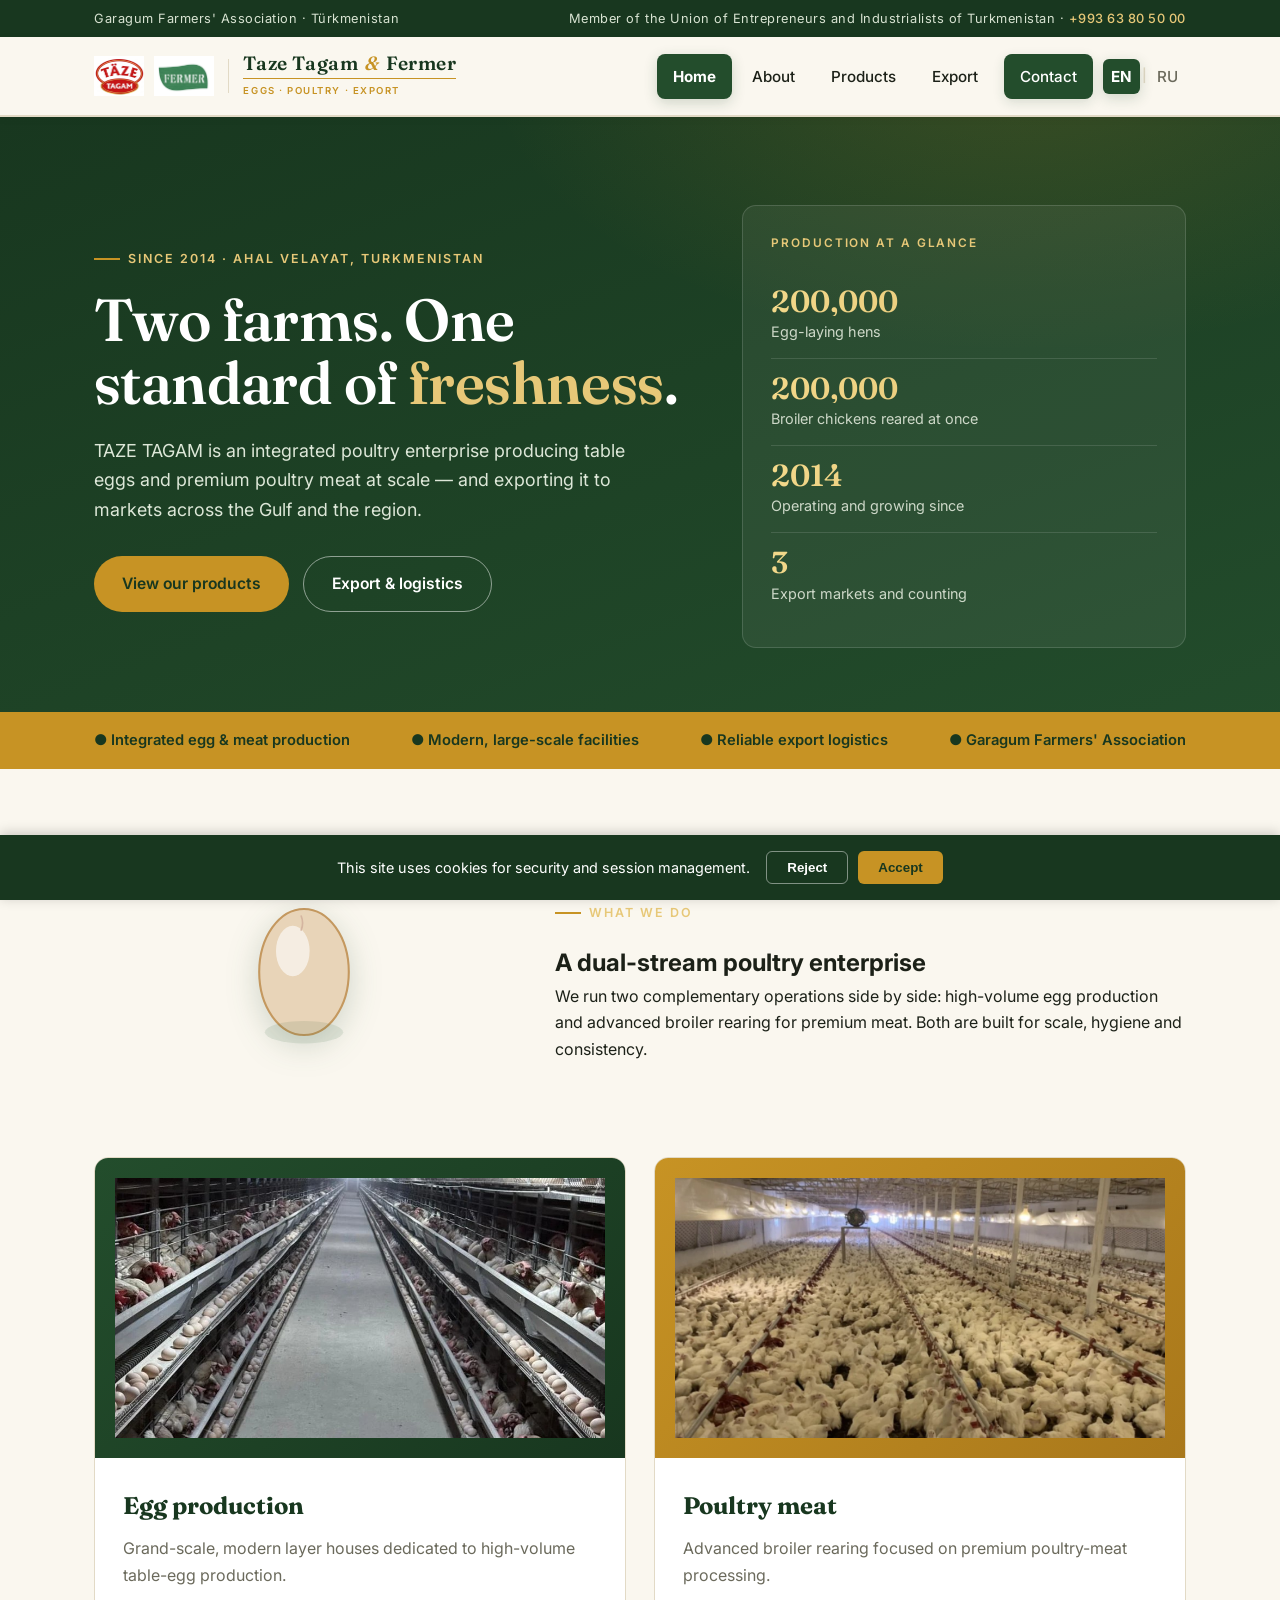
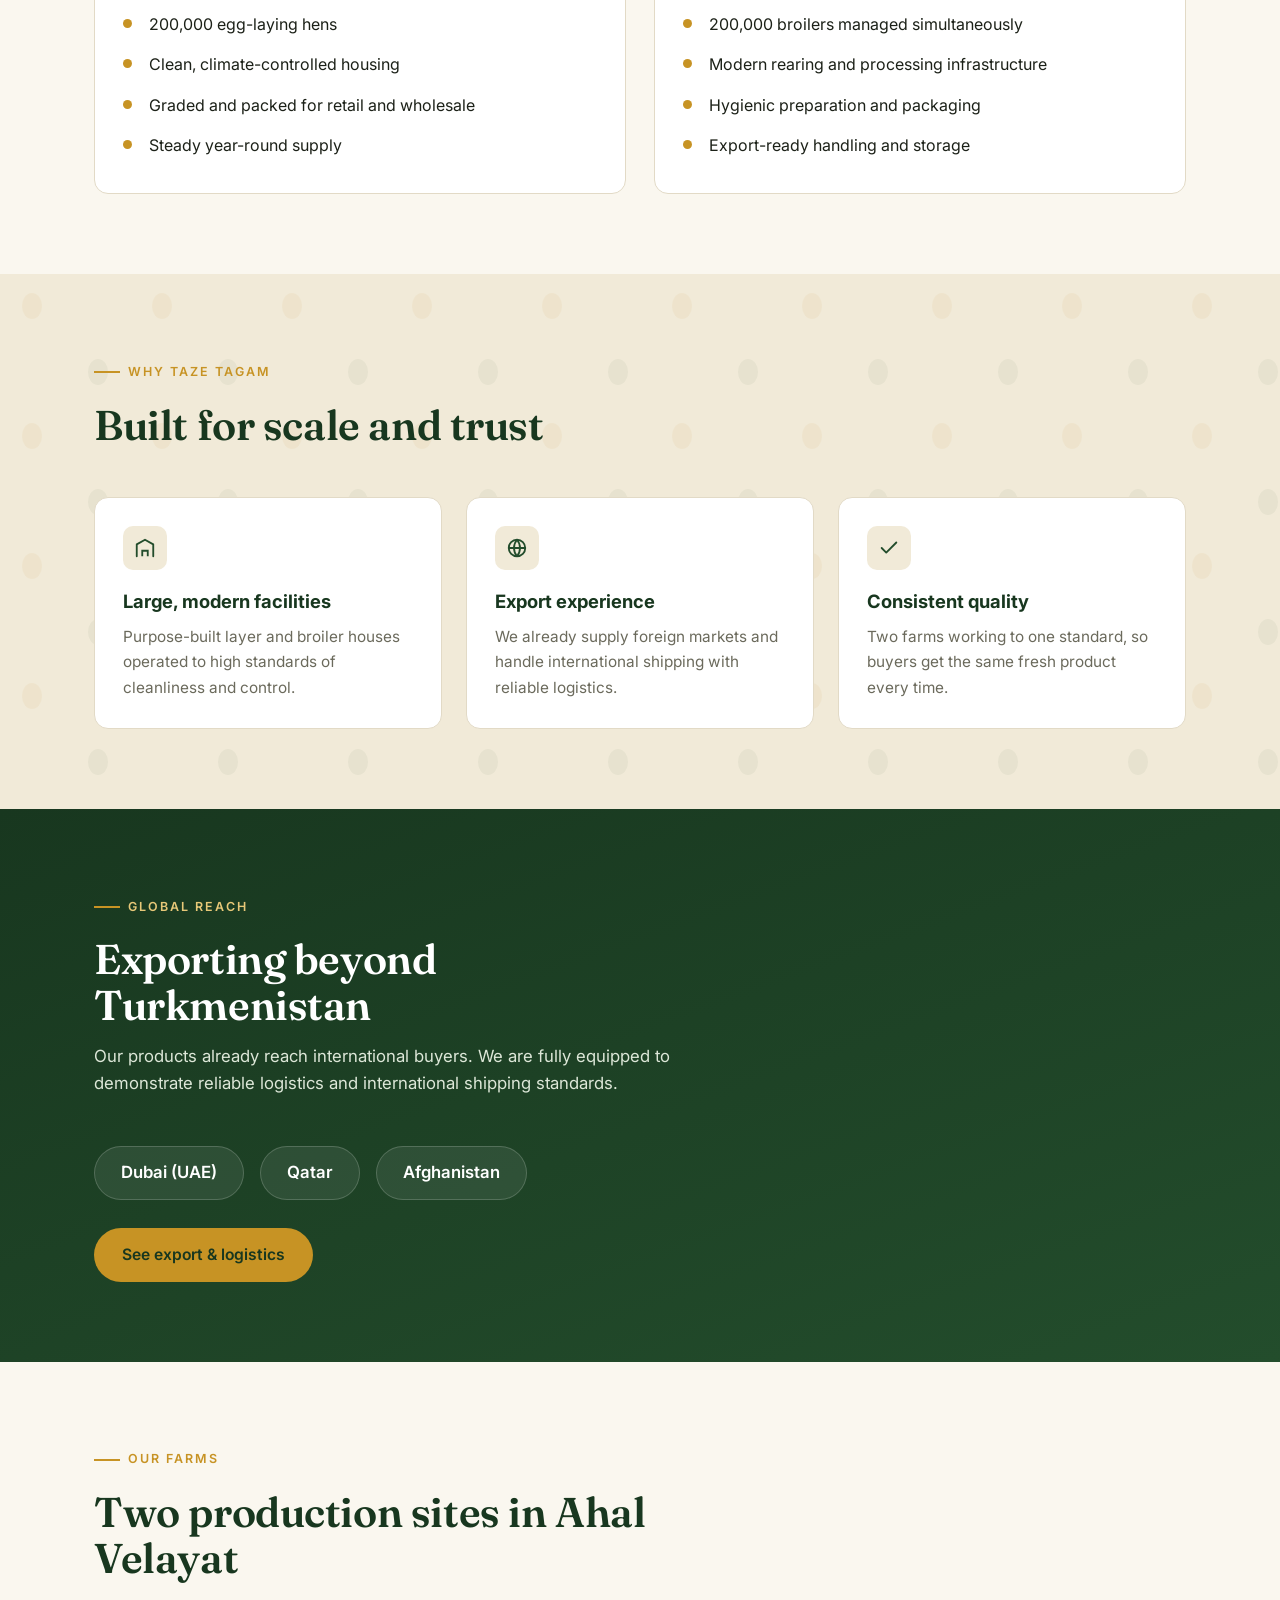
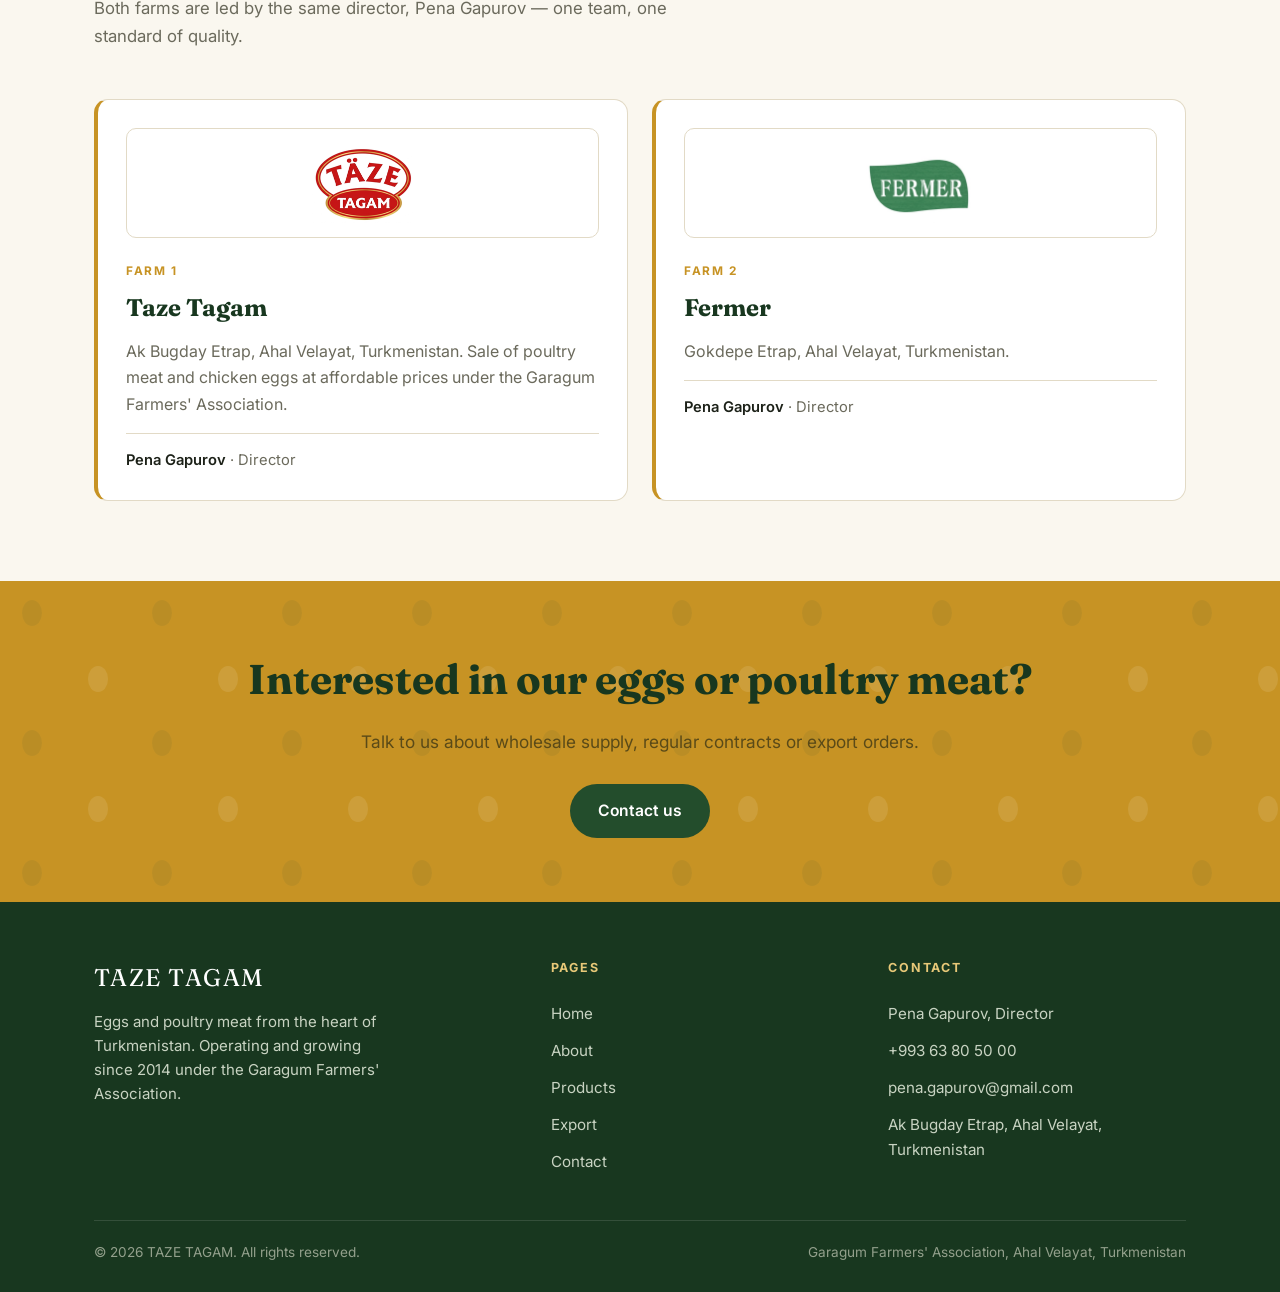
==== index.html @ 278cfbe9 "Add files via upload" ====
<!DOCTYPE html>
<html lang="en">
<head>
    <meta charset="UTF-8">
    <meta name="viewport" content="width=device-width, initial-scale=1.0">
    <meta name="description" content="TAZE TAGAM — large-scale egg production and poultry meat from Turkmenistan, exporting to Dubai, Qatar and Afghanistan.">
    <meta name="google-site-verification" content="3x5TuNVPzOp_HtWe9-bEVDqR6htUriOTR6dDkrmv5ek">
    <script type="application/ld+json">
    {
      "@context": "https://schema.org",
      "@type": "Organization",
      "name": "TAZE TAGAM",
      "url": "https://www.tazetagam.com/",
      "description": "Large-scale egg production and premium poultry meat from Ahal Velayat, Turkmenistan. Exporting to Dubai, Qatar and Afghanistan since 2014.",
      "foundingDate": "2014",
      "telephone": "+99363805000",
      "email": "pena.gapurov@gmail.com",
      "address": {
        "@type": "PostalAddress",
        "addressRegion": "Ahal Velayat",
        "addressCountry": "TM"
      },
      "founder": {
        "@type": "Person",
        "name": "Pena Gapurov",
        "jobTitle": "Director",
        "worksFor": {"@type": "Organization", "name": "TAZE TAGAM"},
        "telephone": "+99363805000",
        "email": "pena.gapurov@gmail.com"
      }
    }
    </script>
    <link rel="canonical" href="https://www.tazetagam.com/">
    <link rel="alternate" hreflang="en" href="https://www.tazetagam.com/">
    <link rel="alternate" hreflang="ru" href="https://www.tazetagam.com/ru/">
    <link rel="alternate" hreflang="x-default" href="https://www.tazetagam.com/">
    <title>TAZE TAGAM — Fresh eggs and premium poultry meat</title>
    <link rel="icon" href="/static/favicon.ico" sizes="any">
    <link rel="icon" type="image/png" sizes="32x32" href="/static/favicon-32.png">
    <link rel="icon" type="image/png" sizes="16x16" href="/static/favicon-16.png">
    <link rel="apple-touch-icon" sizes="180x180" href="/static/apple-touch-icon.png">
    <link rel="preconnect" href="https://fonts.googleapis.com">
    <link rel="preconnect" href="https://fonts.gstatic.com" crossorigin>
    <link href="https://fonts.googleapis.com/css2?family=Fraunces:opsz,wght@9..144,400;9..144,500;9..144,600;9..144,700&family=Inter:wght@400;500;600;700&display=swap" rel="stylesheet">
    <style>
        :root{
            --ink:#1c2118; --field:#234d2c; --field-deep:#18371f; --wheat:#c79324;
            --wheat-soft:#e7c878; --paper:#faf7ef; --panel:#f1ead8; --line:#e2dac6;
            --muted:#6b6a5c; --white:#fff;
            --display:'Fraunces',Georgia,'Times New Roman',serif;
            --body:'Inter',-apple-system,BlinkMacSystemFont,'Segoe UI',Roboto,sans-serif;
            --maxw:1140px; --radius:14px;
        }
        *{margin:0;padding:0;box-sizing:border-box;}
        html{scroll-behavior:smooth;}
        @keyframes fadeIn{from{opacity:0}to{opacity:1}}
        @keyframes slideUp{from{opacity:0;transform:translateY(20px)}to{opacity:1;transform:translateY(0)}}
        @keyframes slideInLeft{from{opacity:0;transform:translateX(-30px)}to{opacity:1;transform:translateX(0)}}
        @keyframes slideInRight{from{opacity:0;transform:translateX(30px)}to{opacity:1;transform:translateX(0)}}
        @keyframes spin{from{transform:rotate(0deg)}to{transform:rotate(360deg)}}
        @keyframes pulse{0%,100%{opacity:1}50%{opacity:0.8}}
        @keyframes bounce{0%,100%{transform:translateY(0)}50%{transform:translateY(-8px)}}
        @keyframes fadeInUp{from{opacity:0;transform:translateY(30px)}to{opacity:1;transform:translateY(0)}}
        
        body{font-family:var(--body);color:var(--ink);background:var(--paper);line-height:1.65;-webkit-font-smoothing:antialiased;}
        .wrap{max-width:var(--maxw);margin:0 auto;padding:0 24px;}
        a{color:inherit;text-decoration:none;}
        
        .topbar{background:var(--field-deep);color:#d8e3d2;font-size:0.8rem;letter-spacing:0.04em;}
        .topbar .wrap{display:flex;justify-content:space-between;align-items:center;gap:16px;padding:8px 24px;flex-wrap:wrap;}
        .topbar a{color:var(--wheat-soft);font-weight:500;}
        
        header.site{position:sticky;top:0;z-index:100;background:rgba(250,247,239,0.95);backdrop-filter:blur(12px);border-bottom:2px solid var(--line);box-shadow:0 2px 8px rgba(0,0,0,0.05);}
        nav{display:flex;align-items:center;justify-content:space-between;padding:16px 24px;max-width:var(--maxw);margin:0 auto;}
        
        .brand{display:flex;align-items:center;gap:14px;text-decoration:none;}
        .brand-logos{display:flex;align-items:center;gap:10px;flex:none;}
        .brand-logos img{height:40px;width:auto;display:block;}
        .brand-logos .mark{width:40px;height:40px;flex:none;}
        .brand-logos .logo-ph{height:40px;min-width:54px;border:1px dashed var(--line);border-radius:8px;display:flex;align-items:center;justify-content:center;font-size:0.58rem;color:var(--muted);padding:0 7px;text-transform:uppercase;letter-spacing:0.08em;text-align:center;line-height:1.1;}
        .brand-divider{width:1px;height:34px;background:var(--line);}
        .brand-text{display:flex;flex-direction:column;}
        .brand-text .name{font-family:var(--display);font-weight:600;font-size:1.2rem;letter-spacing:0.03em;color:var(--field-deep);line-height:1.1;border-bottom:1.5px solid var(--wheat);padding-bottom:4px;margin-bottom:4px;white-space:nowrap;}
        .brand-text .name .amp{color:var(--wheat);font-style:italic;padding:0 2px;}
        .brand-text .sub{font-family:var(--body);font-size:0.6rem;letter-spacing:0.16em;text-transform:uppercase;color:var(--wheat);font-weight:600;}
        
        .nav-wrap{display:flex;align-items:center;gap:8px;}
        .nav-links{display:flex;gap:4px;list-style:none;align-items:center;}
        .nav-links a{text-decoration:none;color:var(--ink);font-weight:500;font-size:0.95rem;padding:10px 16px;border-radius:8px;transition:all 0.25s ease;position:relative;display:flex;align-items:center;gap:6px;}
        .nav-links a:hover{background:var(--panel);color:var(--field-deep);}
        .nav-links a.active{background:var(--field);color:var(--white);font-weight:700;box-shadow:0 4px 14px rgba(36,77,44,0.2);}
        .nav-links a.cta{background:var(--field);color:var(--white);margin-left:6px;box-shadow:0 4px 12px rgba(36,77,44,0.15);}
        .nav-links a.cta:hover{background:var(--field-deep);transform:translateY(-2px);box-shadow:0 6px 16px rgba(36,77,44,0.25);}
        
        .lang-switch{display:flex;align-items:center;gap:2px;font-size:0.82rem;font-weight:600;margin-left:6px;}
        .lang-switch a{padding:5px 8px;border-radius:6px;text-decoration:none;color:var(--muted);transition:all 0.2s;}
        .lang-switch a.active{background:var(--field);color:var(--white);}
        .lang-switch span{color:var(--line);}
        
        .nav-toggle{display:none;background:none;border:1px solid var(--line);border-radius:8px;padding:8px 10px;cursor:pointer;font-size:1.1rem;color:var(--field);}
        
        .breadcrumbs{background:var(--panel);border-bottom:2px solid var(--wheat);padding:14px 0;font-size:0.9rem;display:none;font-weight:500;}
        .breadcrumbs.show{display:block;}
        .breadcrumbs a{color:var(--field);font-weight:700;transition:all 0.2s;}
        .breadcrumbs a:hover{color:var(--field-deep);text-decoration:underline;}
        .breadcrumbs span{color:var(--wheat);margin:0 10px;font-weight:700;}
        
        .btn{display:inline-flex;align-items:center;gap:8px;font-weight:600;font-size:0.98rem;padding:14px 28px;border-radius:999px;text-decoration:none;cursor:pointer;border:none;transition:all 0.3s ease;}
        .btn-primary{background:var(--wheat);color:var(--field-deep);}
        .btn-primary:hover{transform:translateY(-3px);box-shadow:0 12px 28px rgba(199,147,36,0.35);}
        .btn-ghost{background:transparent;color:var(--white);border:1.5px solid rgba(255,255,255,0.5);}
        .btn-ghost:hover{background:rgba(255,255,255,0.12);transform:translateY(-2px);}
        .btn-dark{background:var(--field);color:var(--white);}
        .btn-dark:hover{background:var(--field-deep);transform:translateY(-3px);box-shadow:0 10px 24px rgba(36,77,44,0.25);}
        
        .page-hero{background:linear-gradient(160deg,var(--field-deep) 0%,var(--field) 100%);color:var(--white);padding:60px 0 40px;}
        .page-hero h1{font-family:var(--display);font-size:2.4rem;margin-bottom:12px;letter-spacing:-0.01em;}
        .page-hero p{font-size:1.05rem;color:#dde7d8;max-width:50em;}
        
        .hero{background:radial-gradient(900px 500px at 80% -10%,rgba(199,147,36,0.18),transparent 60%),linear-gradient(160deg,var(--field-deep) 0%,var(--field) 100%);color:var(--white);padding:88px 0 0;overflow:hidden;}
        .hero-grid{display:grid;grid-template-columns:1.15fr 0.85fr;gap:48px;align-items:center;}
        .eyebrow{display:inline-flex;align-items:center;gap:8px;font-size:0.78rem;letter-spacing:0.16em;text-transform:uppercase;color:var(--wheat-soft);font-weight:600;margin-bottom:20px;}
        .eyebrow::before{content:"";width:26px;height:2px;background:var(--wheat);display:inline-block;}
        .hero h1{font-family:var(--display);font-weight:600;font-size:clamp(2.3rem,5vw,3.7rem);line-height:1.05;letter-spacing:-0.01em;margin-bottom:22px;}
        .hero h1 em{color:var(--wheat-soft);font-style:normal;}
        .hero p.lead{font-size:1.12rem;color:#dde7d8;max-width:32em;margin-bottom:32px;}
        .hero-actions{display:flex;gap:14px;flex-wrap:wrap;}
        .hero-panel{background:rgba(255,255,255,0.06);border:1px solid rgba(255,255,255,0.14);border-radius:var(--radius);padding:28px;}
        .hero-panel h3{font-family:var(--body);font-size:0.74rem;letter-spacing:0.16em;text-transform:uppercase;color:var(--wheat-soft);margin-bottom:18px;font-weight:600;}
        .panel-stat{padding:14px 0;border-bottom:1px solid rgba(255,255,255,0.12);}
        .panel-stat:last-child{border-bottom:none;}
        .panel-stat .num{font-family:var(--display);font-size:1.9rem;font-weight:600;line-height:1;}
        .panel-stat .label{font-size:0.9rem;color:#cdd8c8;margin-top:4px;}
        
        .hero-strip{margin-top:64px;background:var(--wheat);color:var(--field-deep);}
        .hero-strip .wrap{display:flex;justify-content:space-between;gap:24px;padding:16px 24px;flex-wrap:wrap;font-weight:600;font-size:0.92rem;}
        
        section.block{padding:80px 0;animation:fadeInUp 0.8s ease-out;}
        section.block.alt{background:var(--panel);}
        .section-head{max-width:38em;margin-bottom:48px;animation:slideUp 0.7s ease-out;}
        .section-head .eyebrow{color:var(--wheat);}
        .section-head .eyebrow::before{background:var(--wheat);}
        .section-head h2{font-family:var(--display);font-weight:600;font-size:clamp(1.8rem,3.5vw,2.6rem);line-height:1.1;color:var(--field-deep);letter-spacing:-0.01em;margin-bottom:12px;}
        .section-head p{color:var(--muted);font-size:1.05rem;margin-top:14px;}
        
        .streams{display:grid;grid-template-columns:1fr 1fr;gap:28px;}
        .stream{background:var(--white);border:1px solid var(--line);border-radius:var(--radius);overflow:hidden;display:flex;flex-direction:column;animation:slideUp 0.7s ease-out;transition:all 0.3s ease;}
        .stream:hover{transform:translateY(-6px);box-shadow:0 16px 40px rgba(36,77,44,0.12);}
        .stream .media{height:300px;background:linear-gradient(135deg,var(--field) 0%,var(--field-deep) 100%);color:rgba(255,255,255,0.85);display:flex;align-items:center;justify-content:center;text-align:center;font-size:0.85rem;padding:20px;overflow:hidden;}
        .stream:nth-child(2) .media{background:linear-gradient(135deg,var(--wheat) 0%,#a9781b 100%);}
        .stream .media img{width:100%;height:100%;object-fit:cover;object-position:center;display:block;}
        .stream .body{padding:28px;flex:1;display:flex;flex-direction:column;}
        .stream h3{font-family:var(--display);font-size:1.5rem;color:var(--field-deep);margin-bottom:10px;}
        .stream p{color:var(--muted);margin-bottom:16px;flex:1;}
        .stream ul{list-style:none;margin-top:auto;}
        .stream li{padding:7px 0 7px 26px;position:relative;color:var(--ink);}
        .stream li::before{content:"";position:absolute;left:0;top:15px;width:9px;height:9px;border-radius:50%;background:var(--wheat);}
        
        .features{display:grid;grid-template-columns:repeat(3,1fr);gap:24px;}
        .feature{background:var(--white);border:1px solid var(--line);border-radius:var(--radius);padding:28px;animation:slideUp 0.7s ease-out;transition:all 0.3s ease;}
        .feature:hover{transform:translateY(-4px);box-shadow:0 12px 28px rgba(36,77,44,0.1);}
        .feature .ic{width:44px;height:44px;border-radius:10px;background:var(--panel);display:flex;align-items:center;justify-content:center;margin-bottom:16px;color:var(--field);}
        .feature h3{font-size:1.15rem;color:var(--field-deep);margin-bottom:8px;}
        .feature p{color:var(--muted);font-size:0.96rem;}
        
        .export-band{background:linear-gradient(160deg,var(--field-deep),var(--field));color:var(--white);}
        .export-countries{display:flex;gap:16px;flex-wrap:wrap;margin-top:28px;}
        .country-chip{background:rgba(255,255,255,0.08);border:1px solid rgba(255,255,255,0.18);border-radius:999px;padding:12px 26px;font-weight:600;font-size:1.05rem;transition:all 0.2s;}
        .country-chip:hover{background:rgba(255,255,255,0.12);transform:translateY(-2px);}
        
        .farms{display:grid;grid-template-columns:1fr 1fr;gap:24px;}
        .farm{background:var(--white);border:1px solid var(--line);border-left:4px solid var(--wheat);border-radius:var(--radius);padding:28px;animation:slideUp 0.7s ease-out;transition:all 0.3s ease;}
        .farm:hover{transform:translateY(-4px);box-shadow:0 12px 28px rgba(36,77,44,0.1);}
        .farm .tag{font-size:0.74rem;letter-spacing:0.14em;text-transform:uppercase;color:var(--wheat);font-weight:700;}
        .farm h3{font-family:var(--display);font-size:1.5rem;color:var(--field-deep);margin:6px 0 10px;}
        .farm p{color:var(--muted);}
        .farm-logo{height:110px;display:flex;align-items:center;justify-content:center;background:var(--white);border:1px solid var(--line);border-radius:10px;margin-bottom:18px;padding:14px;text-align:center;font-size:0.78rem;color:var(--muted);line-height:1.4;}
        .farm-logo img{max-height:80px;max-width:100%;object-fit:contain;display:block;}
        .farm .dir{margin-top:16px;padding-top:14px;border-top:1px solid var(--line);font-size:0.92rem;color:var(--ink);font-weight:600;}
        .farm .dir span{color:var(--muted);font-weight:400;}
        .farms-note{color:var(--muted);font-size:1.05rem;margin-top:14px;max-width:52em;}
        
        .cta-band{background:var(--wheat);color:var(--field-deep);}
        .cta-band .wrap{text-align:center;padding:64px 24px;}
        .cta-band h2{font-family:var(--display);font-size:clamp(1.8rem,3.5vw,2.6rem);color:var(--field-deep);margin-bottom:14px;}
        .cta-band p{color:#5a4a18;font-size:1.08rem;margin-bottom:28px;max-width:50em;margin-left:auto;margin-right:auto;}
        
        footer.site{background:var(--field-deep);color:#c8d3c2;padding:56px 0 28px;}
        .foot-grid{display:grid;grid-template-columns:1.4fr 1fr 1fr;gap:40px;}
        footer.site h4{color:var(--wheat-soft);font-size:0.78rem;letter-spacing:0.14em;text-transform:uppercase;margin-bottom:16px;font-weight:700;}
        footer.site a{color:#c8d3c2;transition:color 0.2s;}
        footer.site a:hover{color:var(--white);}
        footer.site ul{list-style:none;}
        footer.site li{padding:6px 0;font-size:0.95rem;}
        .foot-brand .name{font-family:var(--display);font-size:1.5rem;color:var(--white);letter-spacing:0.06em;}
        .foot-brand p{margin-top:12px;font-size:0.94rem;max-width:32ch;line-height:1.6;}
        .foot-bottom{border-top:1px solid rgba(255,255,255,0.12);margin-top:40px;padding-top:20px;font-size:0.85rem;color:#93a08c;display:flex;justify-content:space-between;gap:16px;flex-wrap:wrap;}
        
        .back-to-top{position:fixed;bottom:28px;right:28px;width:48px;height:48px;background:var(--field);color:var(--white);border:none;border-radius:999px;cursor:pointer;display:none;align-items:center;justify-content:center;z-index:90;transition:all 0.3s ease;box-shadow:0 6px 20px rgba(36,77,44,0.3);}
        .back-to-top:hover{background:var(--field-deep);transform:translateY(-3px);box-shadow:0 10px 28px rgba(36,77,44,0.4);}
        .back-to-top.show{display:flex;}
        .hov-dark{transition:all 0.25s;}
        .hov-dark:hover{background:var(--field-deep) !important;transform:translateY(-2px);}
        .hov-gold{transition:all 0.25s ease;}
        .hov-gold:hover{transform:translateY(-2px);box-shadow:0 8px 20px rgba(199,147,36,0.3);}
        
        #cookieBanner{position:fixed;bottom:0;left:0;right:0;background:var(--field-deep);color:var(--white);padding:16px;z-index:999;display:none;font-size:0.9rem;box-shadow:0 -2px 12px rgba(0,0,0,0.2);}
        
        /* ===== Decorative touches ===== */
        /* Glowing gold call-to-action buttons with a passing shine */
        .btn-primary{position:relative;overflow:hidden;animation:glowPulse 3.2s ease-in-out infinite;}
        @keyframes glowPulse{0%,100%{box-shadow:0 0 0 rgba(199,147,36,0);}50%{box-shadow:0 0 26px rgba(199,147,36,0.5);}}
        .btn-primary::after{content:"";position:absolute;top:0;left:-80%;width:45%;height:100%;background:linear-gradient(105deg,transparent,rgba(255,255,255,0.5),transparent);transform:skewX(-20deg);animation:shine 5s ease-in-out infinite;}
        @keyframes shine{0%,65%{left:-80%;}100%{left:150%;}}
        .cta-band .btn-dark{animation:glowPulseGreen 3.2s ease-in-out infinite;}
        @keyframes glowPulseGreen{0%,100%{box-shadow:0 0 0 rgba(36,77,44,0);}50%{box-shadow:0 0 24px rgba(36,77,44,0.45);}}
        /* Floating egg illustration */
        .egg-anim{animation:floatBob 4.5s ease-in-out infinite;}
        @keyframes floatBob{0%,100%{transform:translateY(0) rotate(-2deg);}50%{transform:translateY(-12px) rotate(2deg);}}
        /* Subtle egg-pattern texture on tinted sections */
        section.block.alt{background-image:url("data:image/svg+xml,%3Csvg xmlns='http://www.w3.org/2000/svg' width='130' height='130'%3E%3Cellipse cx='32' cy='32' rx='10' ry='13' fill='%23c79324' opacity='0.07'/%3E%3Cellipse cx='98' cy='98' rx='10' ry='13' fill='%23244d2c' opacity='0.05'/%3E%3C/svg%3E");}
        .cta-band{background-image:url("data:image/svg+xml,%3Csvg xmlns='http://www.w3.org/2000/svg' width='130' height='130'%3E%3Cellipse cx='32' cy='32' rx='10' ry='13' fill='%23244d2c' opacity='0.08'/%3E%3Cellipse cx='98' cy='98' rx='10' ry='13' fill='%23ffffff' opacity='0.1'/%3E%3C/svg%3E");}
        /* Feature icons wake up on hover */
        .feature .ic{transition:all 0.3s ease;}
        .feature:hover .ic{background:var(--wheat);color:var(--field-deep);transform:rotate(-8deg) scale(1.1);}
        /* Photos zoom gently inside their cards */
        .stream .media img{transition:transform 0.6s ease;}
        .stream:hover .media img{transform:scale(1.06);}
        /* Golden gradient on the big statistic numbers */
        .panel-stat .num{background:linear-gradient(120deg,#f3d98b,var(--wheat-soft) 60%,#e9b949);-webkit-background-clip:text;background-clip:text;color:transparent;}
        /* Scroll-reveal (class added by JS; without JS everything stays visible) */
        .reveal{opacity:0;transform:translateY(26px);transition:opacity 0.7s ease,transform 0.7s ease;}
        .reveal.reveal-in{opacity:1;transform:translateY(0);}
        @media (max-width:860px){
            .hero-grid,.streams,.farms,.foot-grid,.features{grid-template-columns:1fr;}
            /* Collapse every inline-styled multi-column grid to a single column */
            [style*="grid-template-columns"]{grid-template-columns:1fr !important;}
            .topbar .wrap{justify-content:center;text-align:center;font-size:0.72rem;}
            .brand-text .name{white-space:normal;font-size:1.05rem;}
            .wrap{padding-left:18px;padding-right:18px;}
            .nav-links{display:none;position:absolute;top:100%;left:0;right:0;flex-direction:column;background:var(--paper);border-bottom:1px solid var(--line);padding:12px 24px 20px;gap:4px;}
            .nav-links.open{display:flex;}
            .nav-links a{padding:12px 14px;}
            .nav-links a.cta{margin-left:0;text-align:center;}
            .nav-toggle{display:block;}
            .hero{padding-top:56px;}
            .hero-strip{margin-top:48px;}
            .back-to-top{bottom:20px;right:20px;width:44px;height:44px;}
        }
        @media (prefers-reduced-motion:reduce){*{scroll-behavior:auto;animation:none !important;transition:none !important;}}
    </style>
</head>
<body>
    <div class="topbar">
        <div class="wrap">
            <span>Garagum Farmers&#39; Association · Türkmenistan</span>
            <span>Member of the Union of Entrepreneurs and Industrialists of Turkmenistan · <a href="tel:+99363805000">+993 63 80 50 00</a></span>
        </div>
    </div>
    
    <header class="site">
        <nav>
            <a class="brand" href="/">
                <span class="brand-logos">
                    
                    <img src="/static/img/logo.png" alt="Taze Tagam logo">
                    
                    
                    <img src="/static/img/logo2.png" alt="Fermer logo">
                    
                </span>
                <span class="brand-divider"></span>
                <span class="brand-text">
                    <span class="name">Taze Tagam <span class="amp">&</span> Fermer</span>
                    <span class="sub">Eggs · Poultry · Export</span>
                </span>
            </a>
            <div class="nav-wrap">
                <button class="nav-toggle" aria-label="Menu">☰</button>
                <ul class="nav-links" id="navlinks">
                    <li><a href="/" class="active">Home</a></li>
                    <li><a href="/about/" class="">About</a></li>
                    <li><a href="/products/" class="">Products</a></li>
                    <li><a href="/export/" class="">Export</a></li>
                    <li><a href="/contact/" class=" cta" title="">Contact</a></li>
                    <li class="lang-switch">
                        <a href="/" class="active">EN</a>
                        <span>|</span>
                        <a href="/ru/" class="">RU</a>
                    </li>
                    
                </ul>
            </div>
        </nav>
    </header>
    
    
    
    <main>
        
<section class="hero">
    <div class="wrap">
        <div class="hero-grid">
            <div>
                <span class="eyebrow">Since 2014 · Ahal Velayat, Turkmenistan</span>
                <h1>Two farms. One standard of <em>freshness</em>.</h1>
                <p class="lead">TAZE TAGAM is an integrated poultry enterprise producing table eggs and premium poultry meat at scale — and exporting it to markets across the Gulf and the region.</p>
                <div class="hero-actions">
                    <a href="/products/" class="btn btn-primary">View our products</a>
                    <a href="/export/" class="btn btn-ghost">Export &amp; logistics</a>
                </div>
            </div>
            <div class="hero-panel">
                <h3>Production at a glance</h3>
                <div class="panel-stat"><div class="num">200,000</div><div class="label">Egg-laying hens</div></div>
                <div class="panel-stat"><div class="num">200,000</div><div class="label">Broiler chickens reared at once</div></div>
                <div class="panel-stat"><div class="num">2014</div><div class="label">Operating and growing since</div></div>
                <div class="panel-stat"><div class="num">3</div><div class="label">Export markets and counting</div></div>
            </div>
        </div>
    </div>
    <div class="hero-strip">
        <div class="wrap">
            <span>&#9679; Integrated egg &amp; meat production</span>
            <span>&#9679; Modern, large-scale facilities</span>
            <span>&#9679; Reliable export logistics</span>
            <span>&#9679; Garagum Farmers&#39; Association</span>
        </div>
    </div>
</section>

<section class="block">
    <div class="wrap">
        <div style="display:grid;grid-template-columns:0.8fr 1.2fr;gap:40px;align-items:center">
            <div style="display:flex;justify-content:center;align-items:center;height:260px">
                <svg class="egg-anim" viewBox="0 0 100 120" width="140" height="168" xmlns="http://www.w3.org/2000/svg" style="filter:drop-shadow(0 8px 16px rgba(36,77,44,0.2))">
                    <!-- Egg body -->
                    <ellipse cx="50" cy="55" rx="32" ry="45" fill="#E8D4B8" stroke="#C4985F" stroke-width="1.5"/>
                    <!-- Shine/highlight -->
                    <ellipse cx="42" cy="40" rx="12" ry="18" fill="#FFFFFF" opacity="0.6"/>
                    <!-- Shadow at bottom -->
                    <ellipse cx="50" cy="98" rx="28" ry="8" fill="rgba(36,77,44,0.1)"/>
                    <!-- Decorative crack line (shows freshness) -->
                    <path d="M 48 15 Q 50 20 48 25" stroke="#D4B5A0" stroke-width="1.2" fill="none" stroke-linecap="round"/>
                </svg>
            </div>
            <div>
                <span class="eyebrow">What we do</span>
                <h2>A dual-stream poultry enterprise</h2>
                <p>We run two complementary operations side by side: high-volume egg production and advanced broiler rearing for premium meat. Both are built for scale, hygiene and consistency.</p>
            </div>
        </div>
        <div class="streams" style="margin-top:48px">
            <div class="stream">
                <div class="media"><img src="/static/img/egg-house.jpg" alt="Egg production"></div>
                <div class="body">
                    <h3>Egg production</h3>
                    <p>Grand-scale, modern layer houses dedicated to high-volume table-egg production.</p>
                    <ul>
                        <li>200,000 egg-laying hens</li><li>Clean, climate-controlled housing</li>
                        <li>Graded and packed for retail and wholesale</li><li>Steady year-round supply</li>
                    </ul>
                </div>
            </div>
            <div class="stream">
                <div class="media"><img src="/static/img/broiler-house.jpg" alt="Poultry meat"></div>
                <div class="body">
                    <h3>Poultry meat</h3>
                    <p>Advanced broiler rearing focused on premium poultry-meat processing.</p>
                    <ul>
                        <li>200,000 broilers managed simultaneously</li><li>Modern rearing and processing infrastructure</li>
                        <li>Hygienic preparation and packaging</li><li>Export-ready handling and storage</li>
                    </ul>
                </div>
            </div>
        </div>
    </div>
</section>

<section class="block alt">
    <div class="wrap">
        <div class="section-head">
            <span class="eyebrow">Why TAZE TAGAM</span>
            <h2>Built for scale and trust</h2>
        </div>
        <div class="features">
            <div class="feature">
                <div class="ic"><svg width="22" height="22" viewBox="0 0 24 24" fill="none" stroke="currentColor" stroke-width="2"><path d="M3 21V8l9-5 9 5v13" stroke-linecap="round" stroke-linejoin="round"/><path d="M9 21v-6h6v6"/></svg></div>
                <h3>Large, modern facilities</h3><p>Purpose-built layer and broiler houses operated to high standards of cleanliness and control.</p>
            </div>
            <div class="feature">
                <div class="ic"><svg width="22" height="22" viewBox="0 0 24 24" fill="none" stroke="currentColor" stroke-width="2"><circle cx="12" cy="12" r="9"/><path d="M3 12h18M12 3a14 14 0 0 1 0 18M12 3a14 14 0 0 0 0 18"/></svg></div>
                <h3>Export experience</h3><p>We already supply foreign markets and handle international shipping with reliable logistics.</p>
            </div>
            <div class="feature">
                <div class="ic"><svg width="22" height="22" viewBox="0 0 24 24" fill="none" stroke="currentColor" stroke-width="2"><path d="M20 6L9 17l-5-5" stroke-linecap="round" stroke-linejoin="round"/></svg></div>
                <h3>Consistent quality</h3><p>Two farms working to one standard, so buyers get the same fresh product every time.</p>
            </div>
        </div>
    </div>
</section>

<section class="block export-band">
    <div class="wrap">
        <div class="section-head">
            <span class="eyebrow" style="color:var(--wheat-soft)">Global reach</span>
            <h2 style="color:#fff">Exporting beyond Turkmenistan</h2>
            <p style="color:#dde7d8">Our products already reach international buyers. We are fully equipped to demonstrate reliable logistics and international shipping standards.</p>
        </div>
        <div class="export-countries">
            <span class="country-chip">Dubai (UAE)</span><span class="country-chip">Qatar</span><span class="country-chip">Afghanistan</span>
        </div>
        <p style="margin-top:28px"><a href="/export/" class="btn btn-primary">See export &amp; logistics</a></p>
    </div>
</section>

<section class="block">
    <div class="wrap">
        <div class="section-head">
            <span class="eyebrow">Our farms</span>
            <h2>Two production sites in Ahal Velayat</h2>
            <p class="farms-note">Both farms are led by the same director, Pena Gapurov — one team, one standard of quality.</p>
        </div>
        <div class="farms">
            <div class="farm">
                <div class="farm-logo">
                    <img src="/static/img/logo.png" alt="Taze Tagam logo">
                    
                </div>
                <span class="tag">Farm 1</span>
                <h3>Taze Tagam</h3>
                <p>Ak Bugday Etrap, Ahal Velayat, Turkmenistan. Sale of poultry meat and chicken eggs at affordable prices under the Garagum Farmers&#39; Association.</p>
                <p class="dir">Pena Gapurov <span>· Director</span></p>
            </div>
            <div class="farm">
                <div class="farm-logo">
                    <img src="/static/img/logo2.png" alt="Fermer logo">
                    
                </div>
                <span class="tag">Farm 2</span>
                <h3>Fermer</h3>
                <p>Gokdepe Etrap, Ahal Velayat, Turkmenistan.</p>
                <p class="dir">Pena Gapurov <span>· Director</span></p>
            </div>
        </div>
    </div>
</section>

<section class="cta-band">
    <div class="wrap">
        <h2>Interested in our eggs or poultry meat?</h2>
        <p>Talk to us about wholesale supply, regular contracts or export orders.</p>
        <a href="/contact/" class="btn btn-dark">Contact us</a>
    </div>
</section>

    </main>
    
    
    <div id="cookieBanner" style="display:none">
        <div class="wrap" style="display:flex;justify-content:space-between;align-items:center;gap:16px;flex-wrap:wrap">
            <span>This site uses cookies for security and session management.</span>
            <span style="display:flex;gap:10px">
                <button class="js-cookie-choice" data-choice="rejected" style="padding:8px 20px;background:transparent;color:var(--white);border:1px solid rgba(255,255,255,0.45);border-radius:6px;font-weight:600;cursor:pointer;white-space:nowrap">Reject</button>
                <button class="js-cookie-choice" data-choice="accepted" style="padding:8px 20px;background:var(--wheat);color:var(--field-deep);border:none;border-radius:6px;font-weight:600;cursor:pointer;white-space:nowrap">Accept</button>
            </span>
        </div>
    </div>
    
    
    <button class="back-to-top" id="backToTop" aria-label="Back to top">↑</button>
    
    <footer class="site">
        <div class="wrap">
            <div class="foot-grid">
                <div class="foot-brand">
                    <div class="name">TAZE TAGAM</div>
                    <p>Eggs and poultry meat from the heart of Turkmenistan. Operating and growing since 2014 under the Garagum Farmers&#39; Association.</p>
                </div>
                <div>
                    <h4>Pages</h4>
                    <ul>
                        <li><a href="/">Home</a></li>
                        <li><a href="/about/">About</a></li>
                        <li><a href="/products/">Products</a></li>
                        <li><a href="/export/">Export</a></li>
                        <li><a href="/contact/">Contact</a></li>
                    </ul>
                </div>
                <div>
                    <h4>Contact</h4>
                    <ul>
                        <li>Pena Gapurov, Director</li>
                        <li><a href="tel:+99363805000">+993 63 80 50 00</a></li>
                        <li><a href="mailto:pena.gapurov@gmail.com">pena.gapurov@gmail.com</a></li>
                        <li>Ak Bugday Etrap, Ahal Velayat, Turkmenistan</li>
                    </ul>
                </div>
            </div>
            <div class="foot-bottom">
                <span>&copy; 2026 TAZE TAGAM. All rights reserved.</span>
                <span>Garagum Farmers&#39; Association, Ahal Velayat, Turkmenistan</span>
            </div>
        </div>
    </footer>
    
    <script src="/static/js/main.js"></script>
    
</body>
</html>
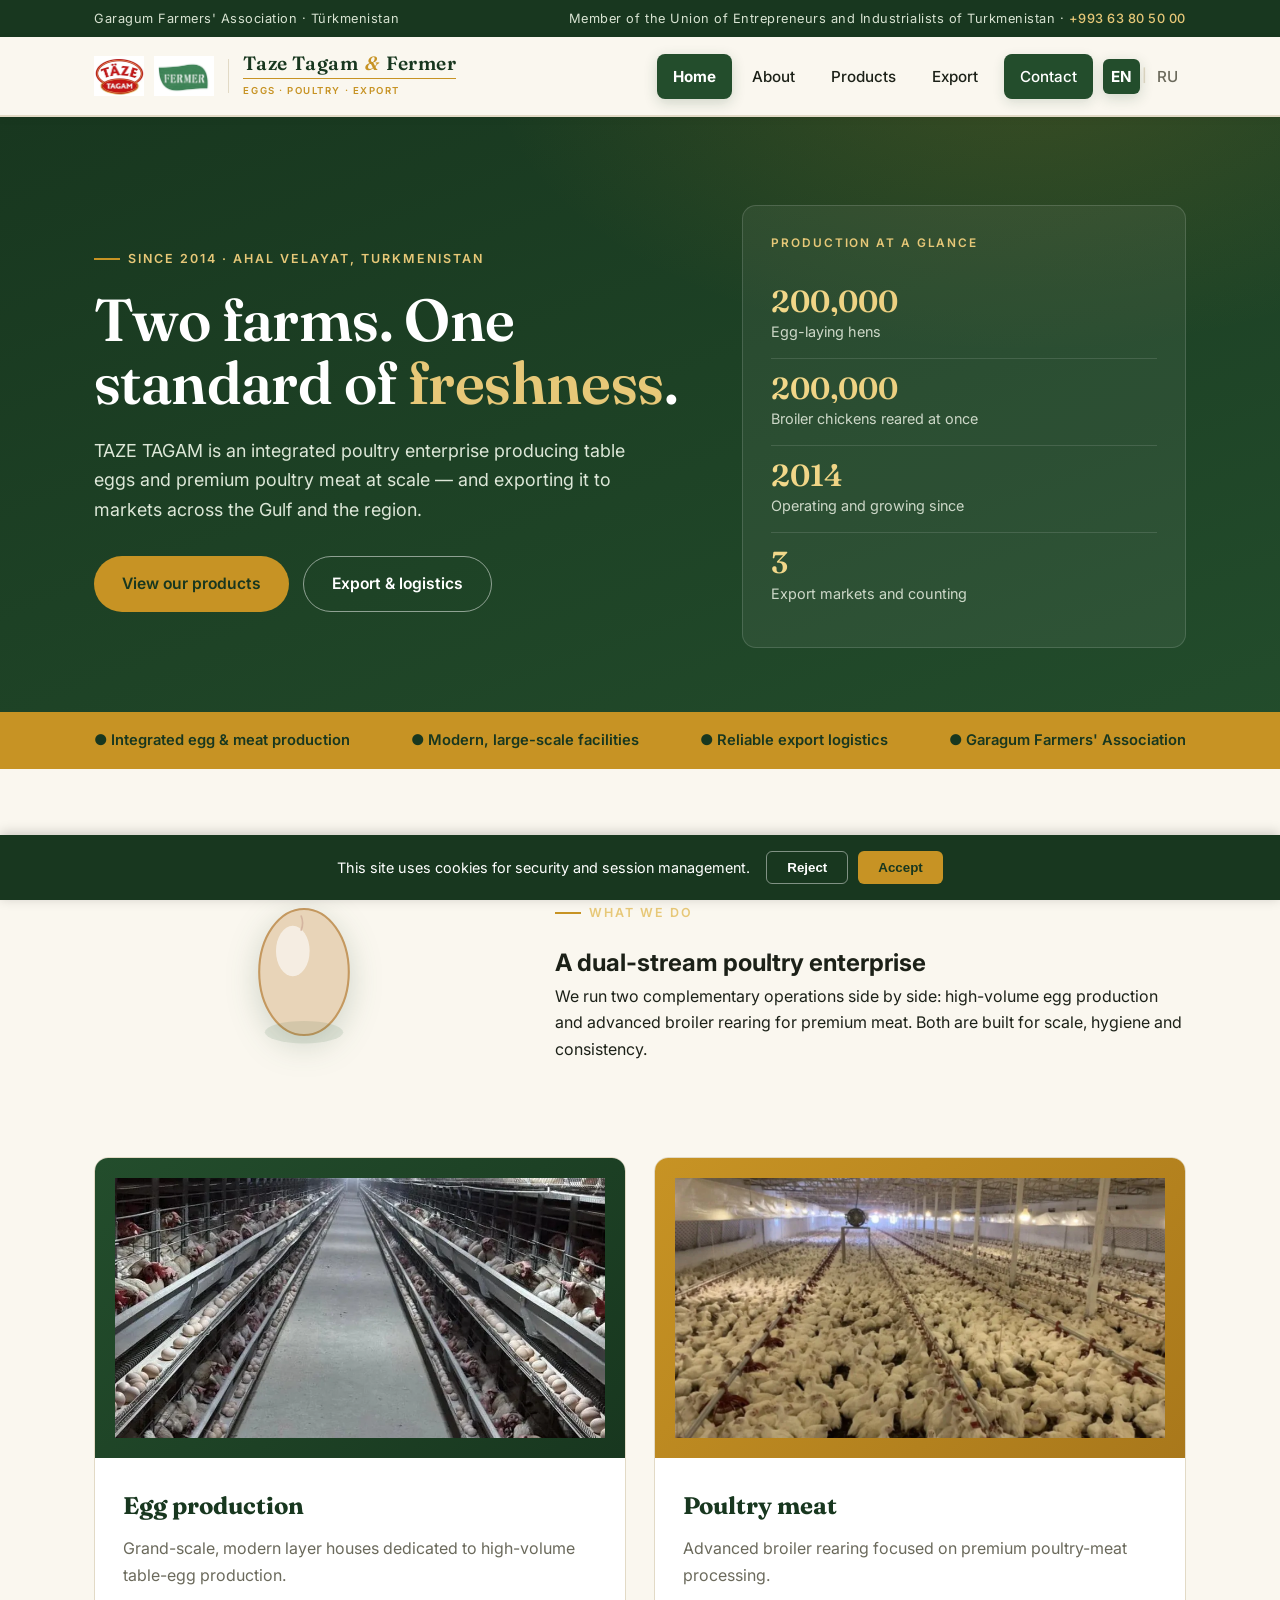
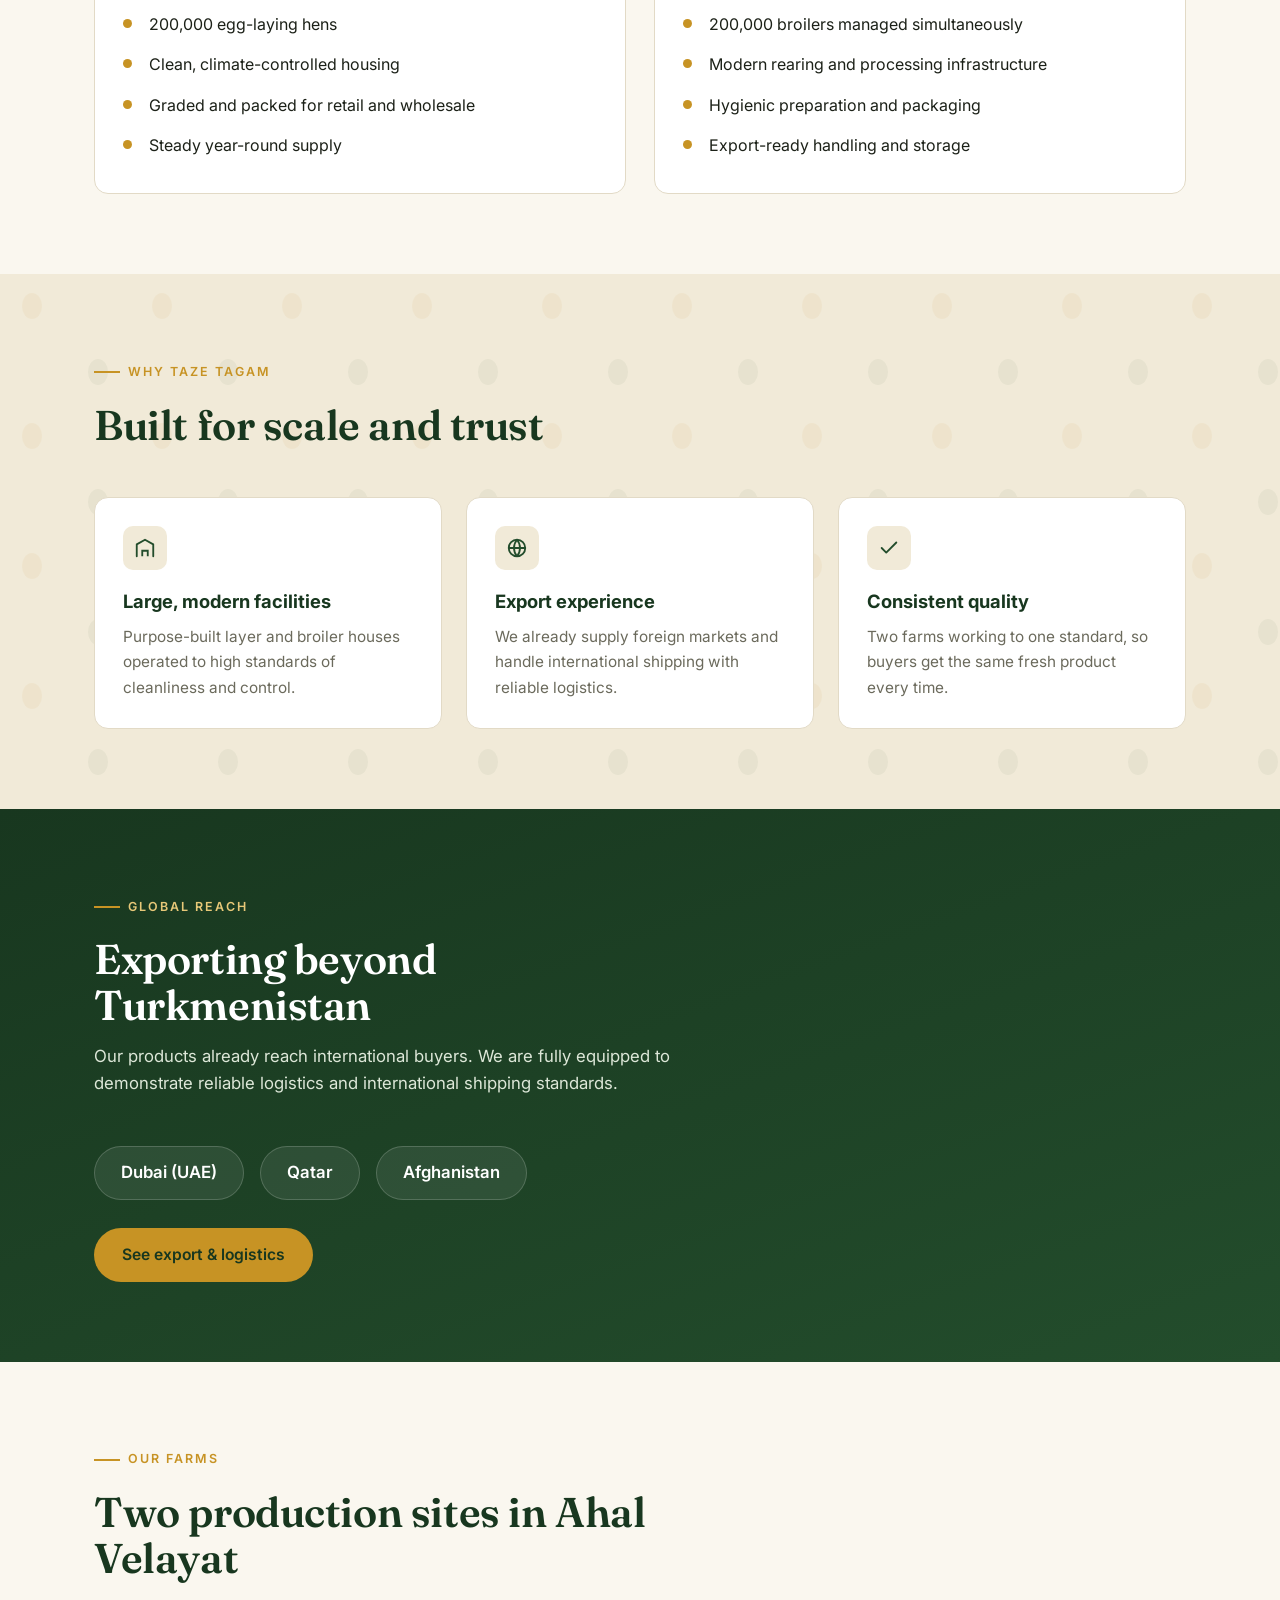
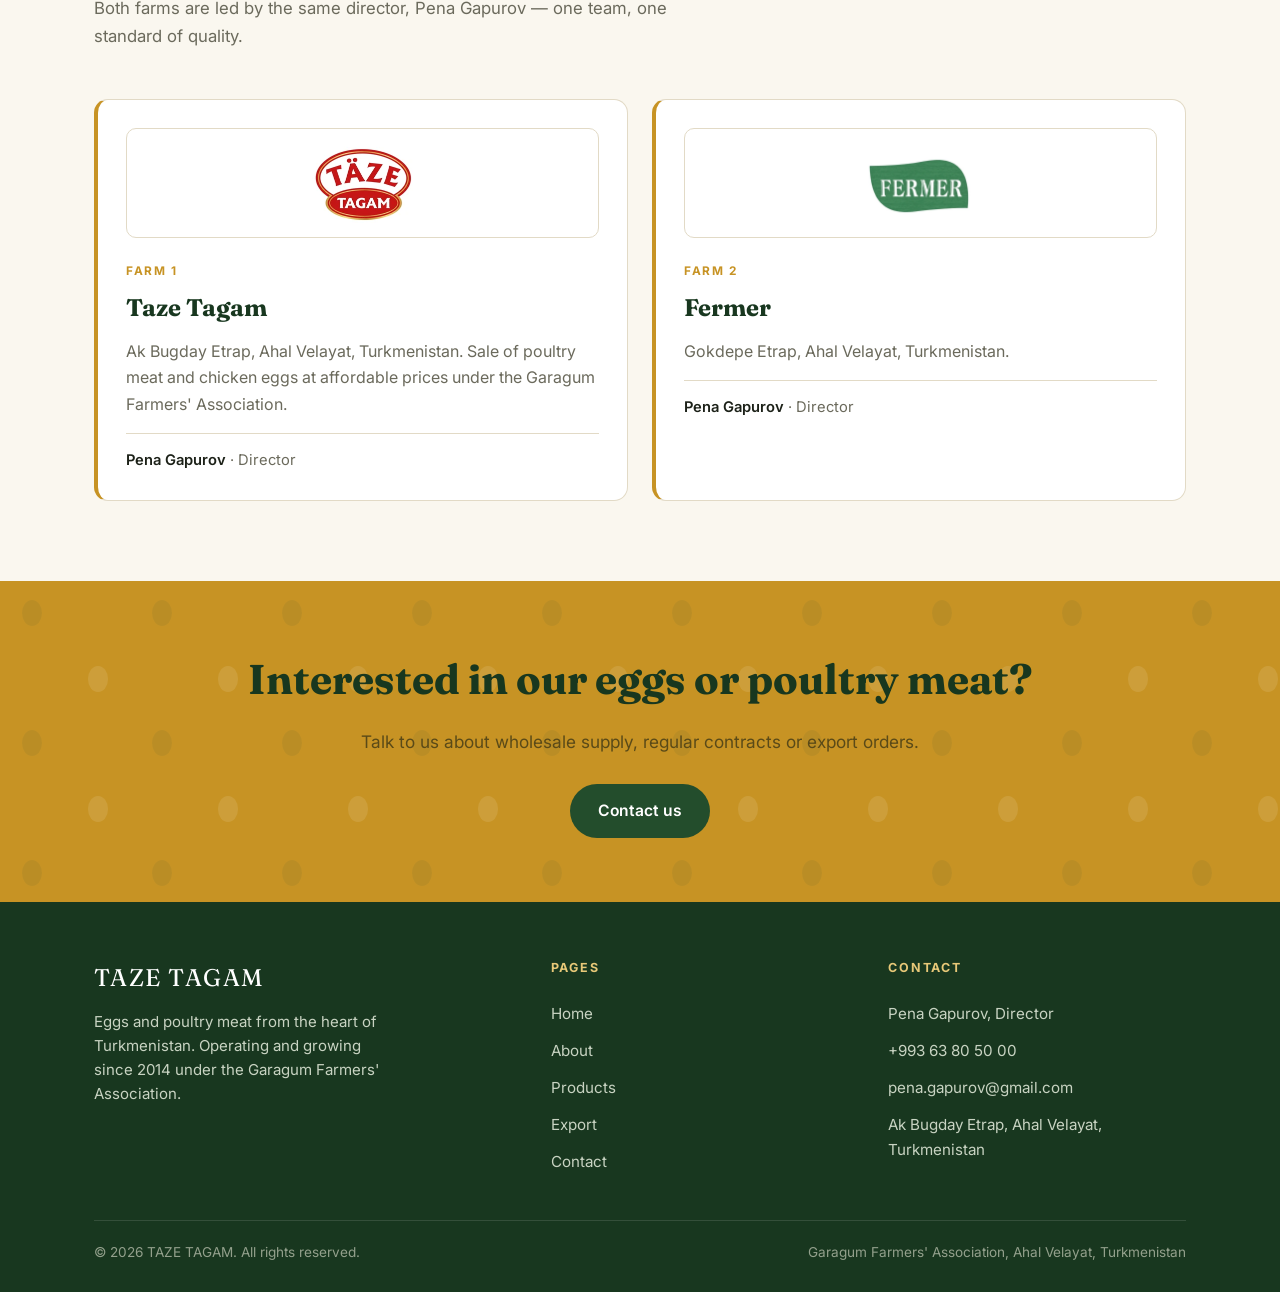
==== commit c22e1f38: "Add files via upload" ====
--- a/index.html
+++ b/index.html
@@ -3,7 +3,7 @@
 <head>
     <meta charset="UTF-8">
     <meta name="viewport" content="width=device-width, initial-scale=1.0">
-    <meta name="description" content="TAZE TAGAM — large-scale egg production and poultry meat from Turkmenistan, exporting to Dubai, Qatar and Afghanistan.">
+    <meta name="description" content="TAZE TAGAM - large-scale egg production and poultry meat from Turkmenistan, exporting to Dubai, Qatar and Afghanistan.">
     <meta name="google-site-verification" content="3x5TuNVPzOp_HtWe9-bEVDqR6htUriOTR6dDkrmv5ek">
     <script type="application/ld+json">
     {
@@ -35,10 +35,10 @@
     <link rel="alternate" hreflang="ru" href="https://www.tazetagam.com/ru/">
     <link rel="alternate" hreflang="x-default" href="https://www.tazetagam.com/">
     <title>TAZE TAGAM — Fresh eggs and premium poultry meat</title>
-    <link rel="icon" href="/static/favicon.ico" sizes="any">
-    <link rel="icon" type="image/png" sizes="32x32" href="/static/favicon-32.png">
-    <link rel="icon" type="image/png" sizes="16x16" href="/static/favicon-16.png">
-    <link rel="apple-touch-icon" sizes="180x180" href="/static/apple-touch-icon.png">
+    <link rel="icon" href="static/favicon.ico" sizes="any">
+    <link rel="icon" type="image/png" sizes="32x32" href="static/favicon-32.png">
+    <link rel="icon" type="image/png" sizes="16x16" href="static/favicon-16.png">
+    <link rel="apple-touch-icon" sizes="180x180" href="static/apple-touch-icon.png">
     <link rel="preconnect" href="https://fonts.googleapis.com">
     <link rel="preconnect" href="https://fonts.gstatic.com" crossorigin>
     <link href="https://fonts.googleapis.com/css2?family=Fraunces:opsz,wght@9..144,400;9..144,500;9..144,600;9..144,700&family=Inter:wght@400;500;600;700&display=swap" rel="stylesheet">
@@ -126,7 +126,7 @@
         .hero p.lead{font-size:1.12rem;color:#dde7d8;max-width:32em;margin-bottom:32px;}
         .hero-actions{display:flex;gap:14px;flex-wrap:wrap;}
         .hero-panel{background:rgba(255,255,255,0.06);border:1px solid rgba(255,255,255,0.14);border-radius:var(--radius);padding:28px;}
-        .hero-panel h3{font-family:var(--body);font-size:0.74rem;letter-spacing:0.16em;text-transform:uppercase;color:var(--wheat-soft);margin-bottom:18px;font-weight:600;}
+        .hero-panel h2{font-family:var(--body);font-size:0.74rem;letter-spacing:0.16em;text-transform:uppercase;color:var(--wheat-soft);margin-bottom:18px;font-weight:600;}
         .panel-stat{padding:14px 0;border-bottom:1px solid rgba(255,255,255,0.12);}
         .panel-stat:last-child{border-bottom:none;}
         .panel-stat .num{font-family:var(--display);font-size:1.9rem;font-weight:600;line-height:1;}
@@ -150,7 +150,7 @@
         .stream:nth-child(2) .media{background:linear-gradient(135deg,var(--wheat) 0%,#a9781b 100%);}
         .stream .media img{width:100%;height:100%;object-fit:cover;object-position:center;display:block;}
         .stream .body{padding:28px;flex:1;display:flex;flex-direction:column;}
-        .stream h3{font-family:var(--display);font-size:1.5rem;color:var(--field-deep);margin-bottom:10px;}
+        .stream h2,.stream h3{font-family:var(--display);font-size:1.5rem;color:var(--field-deep);margin-bottom:10px;}
         .stream p{color:var(--muted);margin-bottom:16px;flex:1;}
         .stream ul{list-style:none;margin-top:auto;}
         .stream li{padding:7px 0 7px 26px;position:relative;color:var(--ink);}
@@ -187,7 +187,7 @@
         
         footer.site{background:var(--field-deep);color:#c8d3c2;padding:56px 0 28px;}
         .foot-grid{display:grid;grid-template-columns:1.4fr 1fr 1fr;gap:40px;}
-        footer.site h4{color:var(--wheat-soft);font-size:0.78rem;letter-spacing:0.14em;text-transform:uppercase;margin-bottom:16px;font-weight:700;}
+        footer.site h2{color:var(--wheat-soft);font-size:0.78rem;letter-spacing:0.14em;text-transform:uppercase;margin-bottom:16px;font-weight:700;}
         footer.site a{color:#c8d3c2;transition:color 0.2s;}
         footer.site a:hover{color:var(--white);}
         footer.site ul{list-style:none;}
@@ -260,13 +260,13 @@
     
     <header class="site">
         <nav>
-            <a class="brand" href="/">
+            <a class="brand" href="./">
                 <span class="brand-logos">
                     
-                    <img src="/static/img/logo.png" alt="Taze Tagam logo">
-                    
-                    
-                    <img src="/static/img/logo2.png" alt="Fermer logo">
+                    <img src="static/img/logo.webp" alt="Taze Tagam logo" width="201" height="160">
+                    
+                    
+                    <img src="static/img/logo2.webp" alt="Fermer logo" width="488" height="324">
                     
                 </span>
                 <span class="brand-divider"></span>
@@ -278,15 +278,15 @@
             <div class="nav-wrap">
                 <button class="nav-toggle" aria-label="Menu">☰</button>
                 <ul class="nav-links" id="navlinks">
-                    <li><a href="/" class="active">Home</a></li>
-                    <li><a href="/about/" class="">About</a></li>
-                    <li><a href="/products/" class="">Products</a></li>
-                    <li><a href="/export/" class="">Export</a></li>
-                    <li><a href="/contact/" class=" cta" title="">Contact</a></li>
+                    <li><a href="./" class="active">Home</a></li>
+                    <li><a href="about/" class="">About</a></li>
+                    <li><a href="products/" class="">Products</a></li>
+                    <li><a href="export/" class="">Export</a></li>
+                    <li><a href="contact/" class=" cta" title="">Contact</a></li>
                     <li class="lang-switch">
-                        <a href="/" class="active">EN</a>
+                        <a href="./" class="active">EN</a>
                         <span>|</span>
-                        <a href="/ru/" class="">RU</a>
+                        <a href="ru/" class="">RU</a>
                     </li>
                     
                 </ul>
@@ -306,12 +306,12 @@
                 <h1>Two farms. One standard of <em>freshness</em>.</h1>
                 <p class="lead">TAZE TAGAM is an integrated poultry enterprise producing table eggs and premium poultry meat at scale — and exporting it to markets across the Gulf and the region.</p>
                 <div class="hero-actions">
-                    <a href="/products/" class="btn btn-primary">View our products</a>
-                    <a href="/export/" class="btn btn-ghost">Export &amp; logistics</a>
+                    <a href="products/" class="btn btn-primary">View our products</a>
+                    <a href="export/" class="btn btn-ghost">Export &amp; logistics</a>
                 </div>
             </div>
             <div class="hero-panel">
-                <h3>Production at a glance</h3>
+                <h2>Production at a glance</h2>
                 <div class="panel-stat"><div class="num">200,000</div><div class="label">Egg-laying hens</div></div>
                 <div class="panel-stat"><div class="num">200,000</div><div class="label">Broiler chickens reared at once</div></div>
                 <div class="panel-stat"><div class="num">2014</div><div class="label">Operating and growing since</div></div>
@@ -352,7 +352,7 @@
         </div>
         <div class="streams" style="margin-top:48px">
             <div class="stream">
-                <div class="media"><img src="/static/img/egg-house.jpg" alt="Egg production"></div>
+                <div class="media"><img src="static/img/egg-house.webp" alt="Egg production" width="900" height="1200" loading="lazy" decoding="async"></div>
                 <div class="body">
                     <h3>Egg production</h3>
                     <p>Grand-scale, modern layer houses dedicated to high-volume table-egg production.</p>
@@ -363,7 +363,7 @@
                 </div>
             </div>
             <div class="stream">
-                <div class="media"><img src="/static/img/broiler-house.jpg" alt="Poultry meat"></div>
+                <div class="media"><img src="static/img/broiler-house.webp" alt="Poultry meat" width="1200" height="905" loading="lazy" decoding="async"></div>
                 <div class="body">
                     <h3>Poultry meat</h3>
                     <p>Advanced broiler rearing focused on premium poultry-meat processing.</p>
@@ -410,7 +410,7 @@
         <div class="export-countries">
             <span class="country-chip">Dubai (UAE)</span><span class="country-chip">Qatar</span><span class="country-chip">Afghanistan</span>
         </div>
-        <p style="margin-top:28px"><a href="/export/" class="btn btn-primary">See export &amp; logistics</a></p>
+        <p style="margin-top:28px"><a href="export/" class="btn btn-primary">See export &amp; logistics</a></p>
     </div>
 </section>
 
@@ -424,7 +424,7 @@
         <div class="farms">
             <div class="farm">
                 <div class="farm-logo">
-                    <img src="/static/img/logo.png" alt="Taze Tagam logo">
+                    <img src="static/img/logo.webp" alt="Taze Tagam logo" width="201" height="160" loading="lazy" decoding="async">
                     
                 </div>
                 <span class="tag">Farm 1</span>
@@ -434,7 +434,7 @@
             </div>
             <div class="farm">
                 <div class="farm-logo">
-                    <img src="/static/img/logo2.png" alt="Fermer logo">
+                    <img src="static/img/logo2.webp" alt="Fermer logo" width="488" height="324" loading="lazy" decoding="async">
                     
                 </div>
                 <span class="tag">Farm 2</span>
@@ -450,7 +450,7 @@
     <div class="wrap">
         <h2>Interested in our eggs or poultry meat?</h2>
         <p>Talk to us about wholesale supply, regular contracts or export orders.</p>
-        <a href="/contact/" class="btn btn-dark">Contact us</a>
+        <a href="contact/" class="btn btn-dark">Contact us</a>
     </div>
 </section>
 
@@ -478,17 +478,17 @@
                     <p>Eggs and poultry meat from the heart of Turkmenistan. Operating and growing since 2014 under the Garagum Farmers&#39; Association.</p>
                 </div>
                 <div>
-                    <h4>Pages</h4>
+                    <h2>Pages</h2>
                     <ul>
-                        <li><a href="/">Home</a></li>
-                        <li><a href="/about/">About</a></li>
-                        <li><a href="/products/">Products</a></li>
-                        <li><a href="/export/">Export</a></li>
-                        <li><a href="/contact/">Contact</a></li>
+                        <li><a href="./">Home</a></li>
+                        <li><a href="about/">About</a></li>
+                        <li><a href="products/">Products</a></li>
+                        <li><a href="export/">Export</a></li>
+                        <li><a href="contact/">Contact</a></li>
                     </ul>
                 </div>
                 <div>
-                    <h4>Contact</h4>
+                    <h2>Contact</h2>
                     <ul>
                         <li>Pena Gapurov, Director</li>
                         <li><a href="tel:+99363805000">+993 63 80 50 00</a></li>
@@ -504,7 +504,7 @@
         </div>
     </footer>
     
-    <script src="/static/js/main.js"></script>
+    <script src="static/js/main.js"></script>
     
 </body>
 </html>
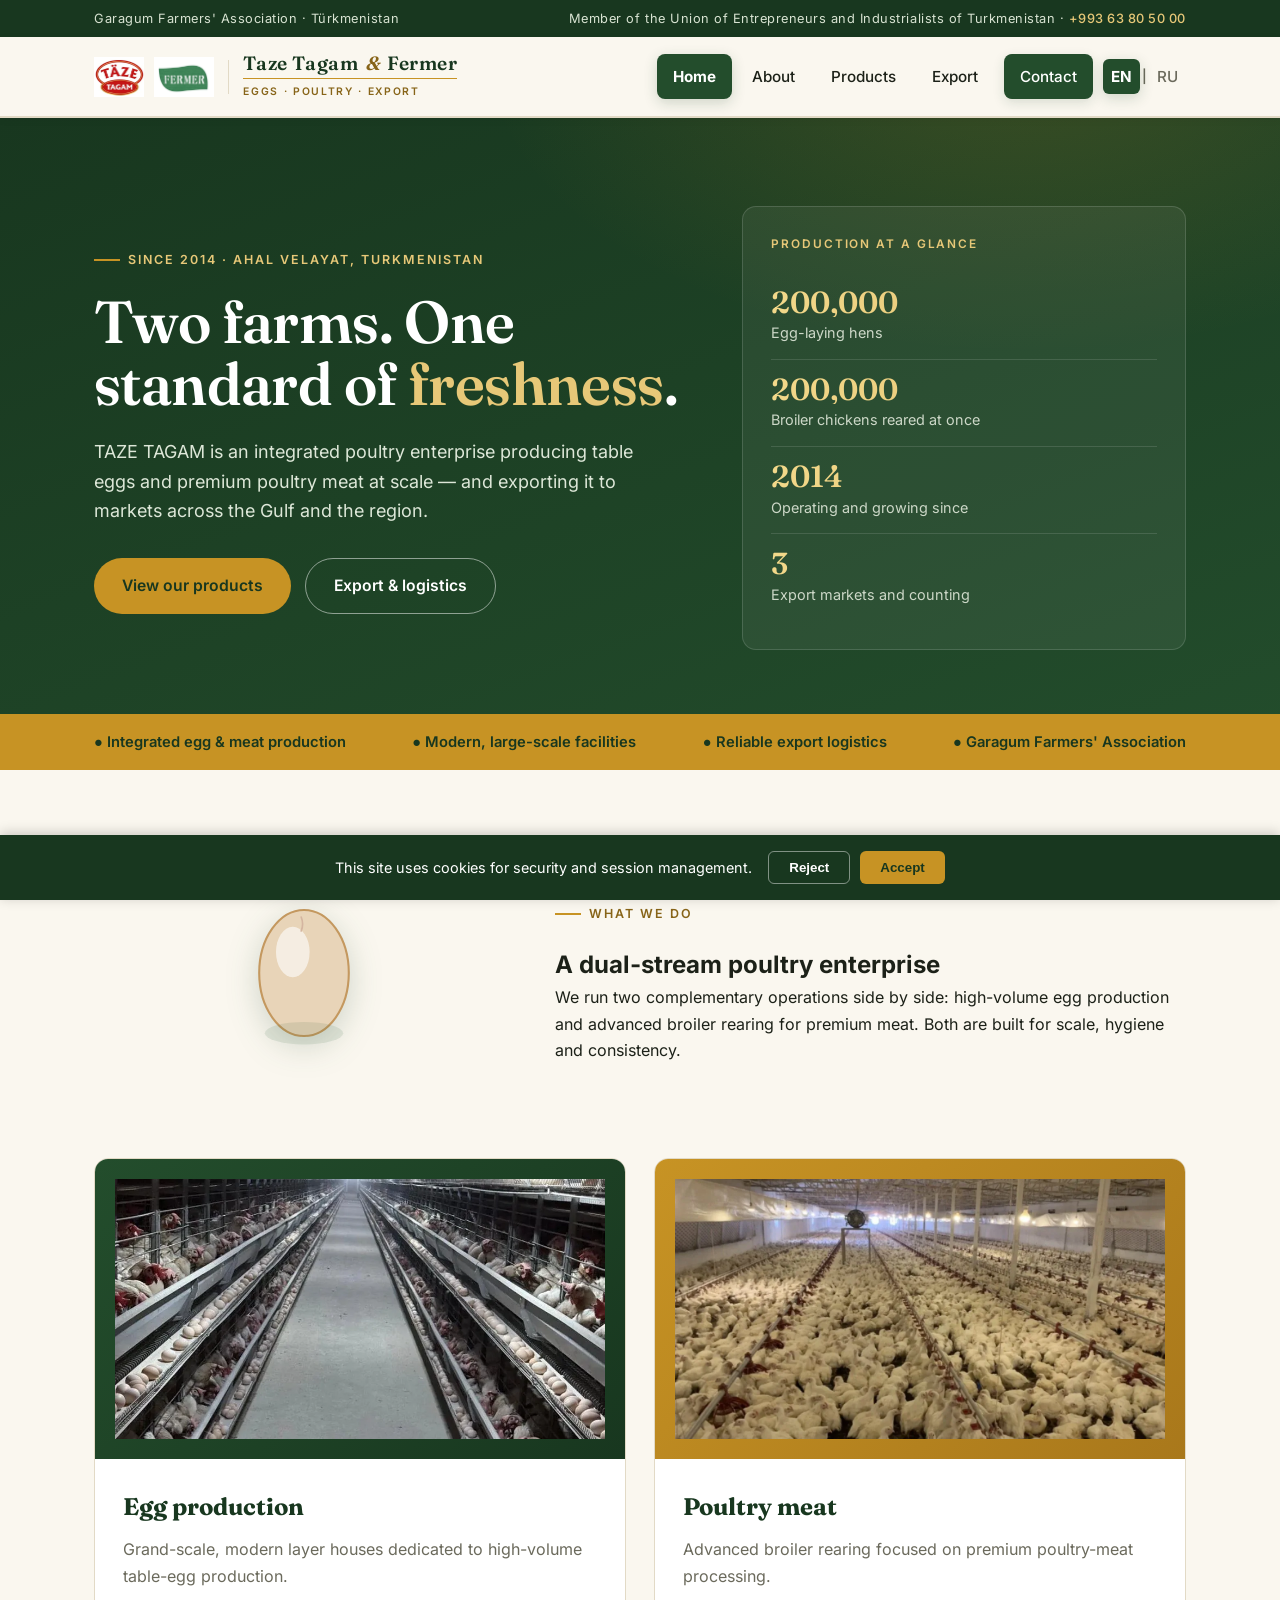
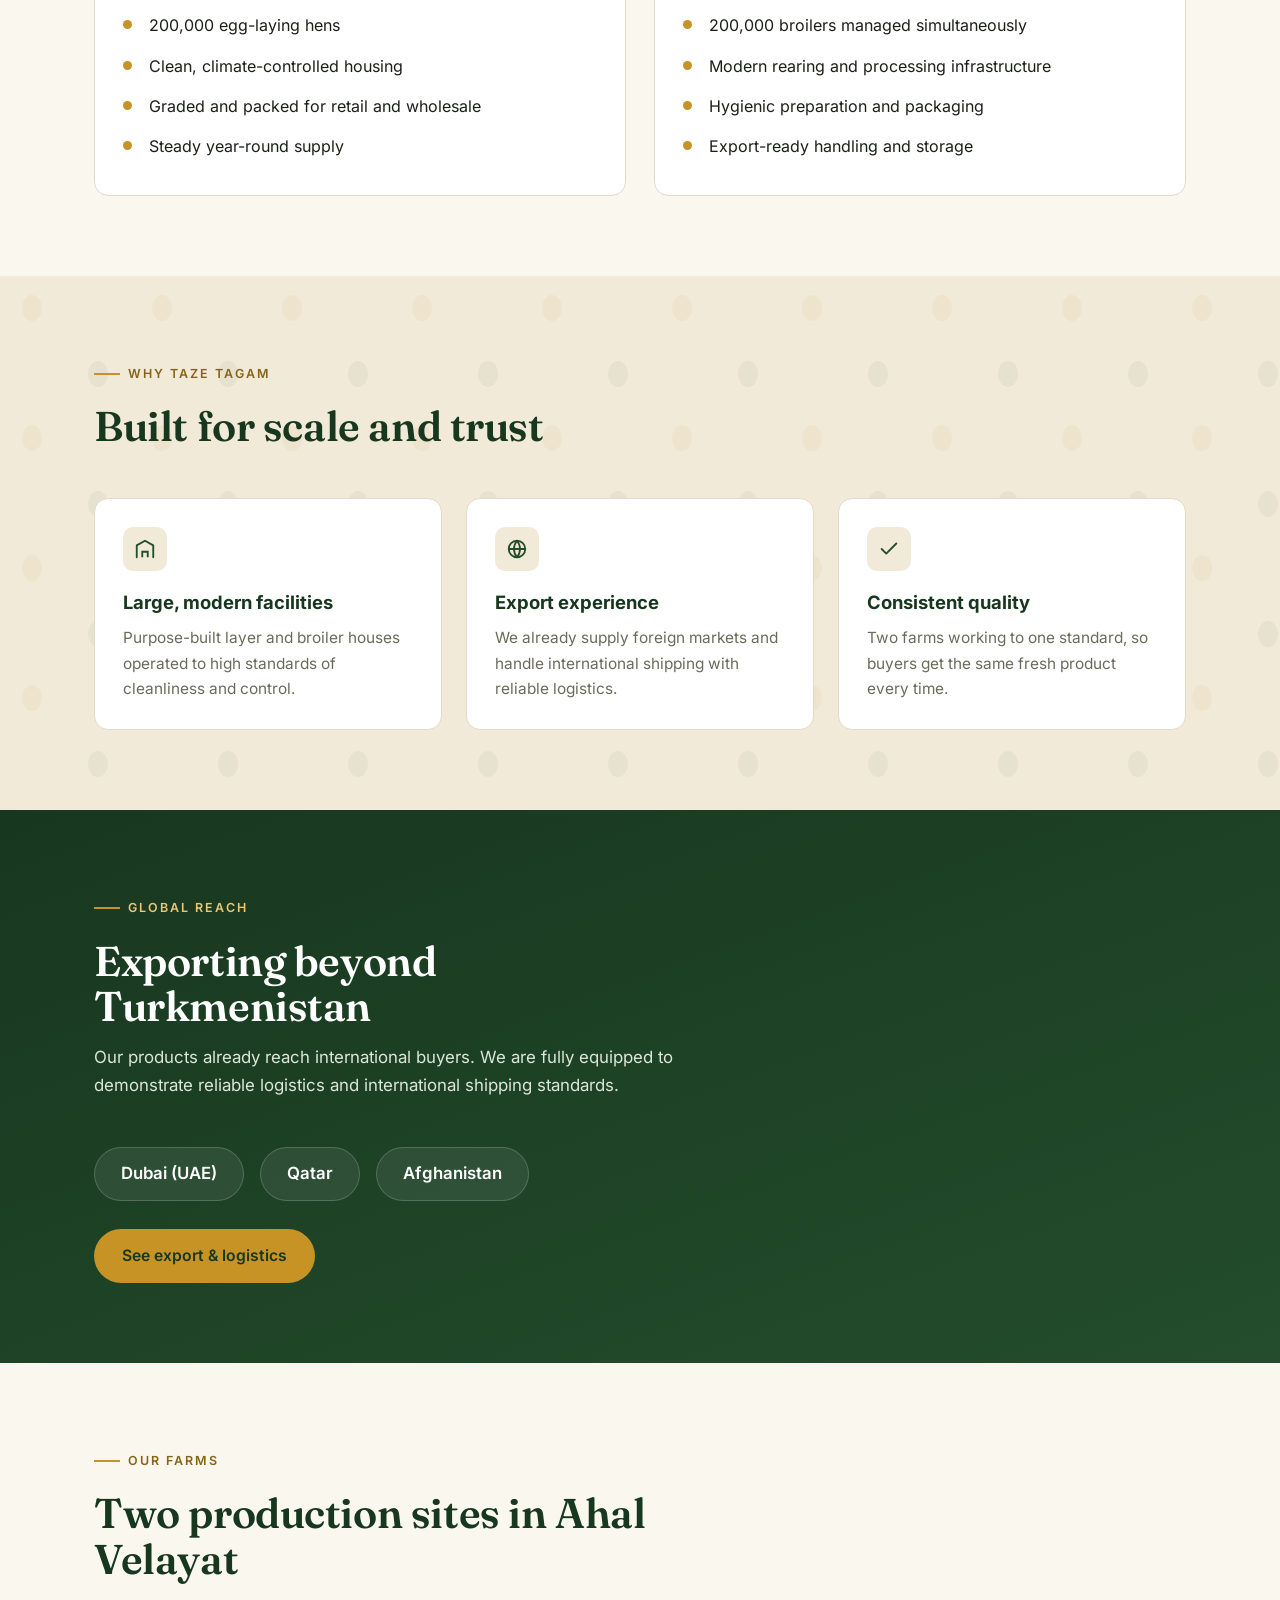
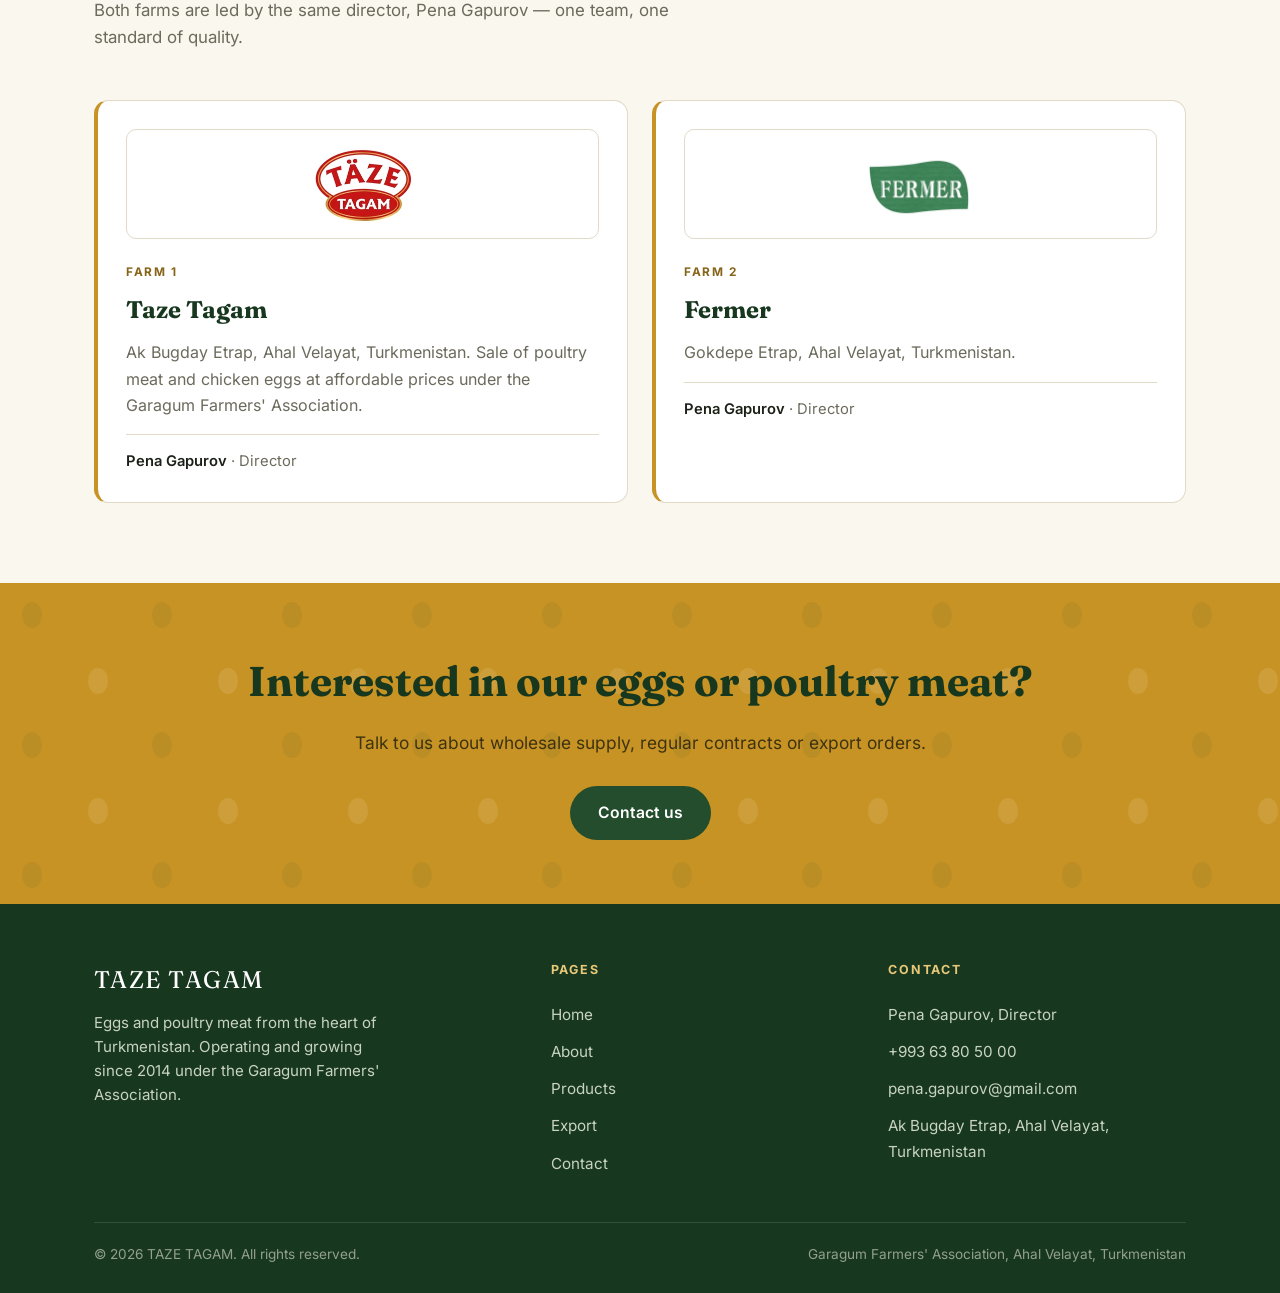
==== commit 4562643e: "Add files via upload" ====
--- a/index.html
+++ b/index.html
@@ -39,13 +39,18 @@
     <link rel="icon" type="image/png" sizes="32x32" href="static/favicon-32.png">
     <link rel="icon" type="image/png" sizes="16x16" href="static/favicon-16.png">
     <link rel="apple-touch-icon" sizes="180x180" href="static/apple-touch-icon.png">
-    <link rel="preconnect" href="https://fonts.googleapis.com">
-    <link rel="preconnect" href="https://fonts.gstatic.com" crossorigin>
-    <link href="https://fonts.googleapis.com/css2?family=Fraunces:opsz,wght@9..144,400;9..144,500;9..144,600;9..144,700&family=Inter:wght@400;500;600;700&display=swap" rel="stylesheet">
+    <link rel="preload" href="static/fonts/inter-latin.woff2" as="font" type="font/woff2" crossorigin>
+    <link rel="preload" href="static/fonts/fraunces-latin.woff2" as="font" type="font/woff2" crossorigin>
     <style>
+        @font-face{font-family:'Fraunces';font-style:normal;font-weight:400 700;font-display:swap;src:url(static/fonts/fraunces-latin-ext.woff2) format('woff2');unicode-range:U+0100-02BA, U+02BD-02C5, U+02C7-02CC, U+02CE-02D7, U+02DD-02FF, U+0304, U+0308, U+0329, U+1D00-1DBF, U+1E00-1E9F, U+1EF2-1EFF, U+2020, U+20A0-20AB, U+20AD-20C0, U+2113, U+2C60-2C7F, U+A720-A7FF;}
+        @font-face{font-family:'Fraunces';font-style:normal;font-weight:400 700;font-display:swap;src:url(static/fonts/fraunces-latin.woff2) format('woff2');unicode-range:U+0000-00FF, U+0131, U+0152-0153, U+02BB-02BC, U+02C6, U+02DA, U+02DC, U+0304, U+0308, U+0329, U+2000-206F, U+20AC, U+2122, U+2191, U+2193, U+2212, U+2215, U+FEFF, U+FFFD;}
+        @font-face{font-family:'Inter';font-style:normal;font-weight:400 700;font-display:swap;src:url(static/fonts/inter-cyrillic-ext.woff2) format('woff2');unicode-range:U+0460-052F, U+1C80-1C8A, U+20B4, U+2DE0-2DFF, U+A640-A69F, U+FE2E-FE2F;}
+        @font-face{font-family:'Inter';font-style:normal;font-weight:400 700;font-display:swap;src:url(static/fonts/inter-cyrillic.woff2) format('woff2');unicode-range:U+0301, U+0400-045F, U+0490-0491, U+04B0-04B1, U+2116;}
+        @font-face{font-family:'Inter';font-style:normal;font-weight:400 700;font-display:swap;src:url(static/fonts/inter-latin-ext.woff2) format('woff2');unicode-range:U+0100-02BA, U+02BD-02C5, U+02C7-02CC, U+02CE-02D7, U+02DD-02FF, U+0304, U+0308, U+0329, U+1D00-1DBF, U+1E00-1E9F, U+1EF2-1EFF, U+2020, U+20A0-20AB, U+20AD-20C0, U+2113, U+2C60-2C7F, U+A720-A7FF;}
+        @font-face{font-family:'Inter';font-style:normal;font-weight:400 700;font-display:swap;src:url(static/fonts/inter-latin.woff2) format('woff2');unicode-range:U+0000-00FF, U+0131, U+0152-0153, U+02BB-02BC, U+02C6, U+02DA, U+02DC, U+0304, U+0308, U+0329, U+2000-206F, U+20AC, U+2122, U+2191, U+2193, U+2212, U+2215, U+FEFF, U+FFFD;}
         :root{
             --ink:#1c2118; --field:#234d2c; --field-deep:#18371f; --wheat:#c79324;
-            --wheat-soft:#e7c878; --paper:#faf7ef; --panel:#f1ead8; --line:#e2dac6;
+            --wheat-soft:#e7c878; --wheat-ink:#876418; --paper:#faf7ef; --panel:#f1ead8; --line:#e2dac6;
             --muted:#6b6a5c; --white:#fff;
             --display:'Fraunces',Georgia,'Times New Roman',serif;
             --body:'Inter',-apple-system,BlinkMacSystemFont,'Segoe UI',Roboto,sans-serif;
@@ -81,8 +86,8 @@
         .brand-divider{width:1px;height:34px;background:var(--line);}
         .brand-text{display:flex;flex-direction:column;}
         .brand-text .name{font-family:var(--display);font-weight:600;font-size:1.2rem;letter-spacing:0.03em;color:var(--field-deep);line-height:1.1;border-bottom:1.5px solid var(--wheat);padding-bottom:4px;margin-bottom:4px;white-space:nowrap;}
-        .brand-text .name .amp{color:var(--wheat);font-style:italic;padding:0 2px;}
-        .brand-text .sub{font-family:var(--body);font-size:0.6rem;letter-spacing:0.16em;text-transform:uppercase;color:var(--wheat);font-weight:600;}
+        .brand-text .name .amp{color:var(--wheat-ink);font-style:italic;padding:0 2px;}
+        .brand-text .sub{font-family:var(--body);font-size:0.65rem;letter-spacing:0.16em;text-transform:uppercase;color:var(--wheat-ink);font-weight:600;}
         
         .nav-wrap{display:flex;align-items:center;gap:8px;}
         .nav-links{display:flex;gap:4px;list-style:none;align-items:center;}
@@ -95,7 +100,7 @@
         .lang-switch{display:flex;align-items:center;gap:2px;font-size:0.82rem;font-weight:600;margin-left:6px;}
         .lang-switch a{padding:5px 8px;border-radius:6px;text-decoration:none;color:var(--muted);transition:all 0.2s;}
         .lang-switch a.active{background:var(--field);color:var(--white);}
-        .lang-switch span{color:var(--line);}
+        .lang-switch span{color:var(--muted);}
         
         .nav-toggle{display:none;background:none;border:1px solid var(--line);border-radius:8px;padding:8px 10px;cursor:pointer;font-size:1.1rem;color:var(--field);}
         
@@ -119,7 +124,7 @@
         
         .hero{background:radial-gradient(900px 500px at 80% -10%,rgba(199,147,36,0.18),transparent 60%),linear-gradient(160deg,var(--field-deep) 0%,var(--field) 100%);color:var(--white);padding:88px 0 0;overflow:hidden;}
         .hero-grid{display:grid;grid-template-columns:1.15fr 0.85fr;gap:48px;align-items:center;}
-        .eyebrow{display:inline-flex;align-items:center;gap:8px;font-size:0.78rem;letter-spacing:0.16em;text-transform:uppercase;color:var(--wheat-soft);font-weight:600;margin-bottom:20px;}
+        .eyebrow{display:inline-flex;align-items:center;gap:8px;font-size:0.78rem;letter-spacing:0.16em;text-transform:uppercase;color:var(--wheat-ink);font-weight:600;margin-bottom:20px;}.hero .eyebrow,.page-hero .eyebrow{color:var(--wheat-soft);}
         .eyebrow::before{content:"";width:26px;height:2px;background:var(--wheat);display:inline-block;}
         .hero h1{font-family:var(--display);font-weight:600;font-size:clamp(2.3rem,5vw,3.7rem);line-height:1.05;letter-spacing:-0.01em;margin-bottom:22px;}
         .hero h1 em{color:var(--wheat-soft);font-style:normal;}
@@ -138,7 +143,7 @@
         section.block{padding:80px 0;animation:fadeInUp 0.8s ease-out;}
         section.block.alt{background:var(--panel);}
         .section-head{max-width:38em;margin-bottom:48px;animation:slideUp 0.7s ease-out;}
-        .section-head .eyebrow{color:var(--wheat);}
+        .section-head .eyebrow{color:var(--wheat-ink);}
         .section-head .eyebrow::before{background:var(--wheat);}
         .section-head h2{font-family:var(--display);font-weight:600;font-size:clamp(1.8rem,3.5vw,2.6rem);line-height:1.1;color:var(--field-deep);letter-spacing:-0.01em;margin-bottom:12px;}
         .section-head p{color:var(--muted);font-size:1.05rem;margin-top:14px;}
@@ -171,7 +176,7 @@
         .farms{display:grid;grid-template-columns:1fr 1fr;gap:24px;}
         .farm{background:var(--white);border:1px solid var(--line);border-left:4px solid var(--wheat);border-radius:var(--radius);padding:28px;animation:slideUp 0.7s ease-out;transition:all 0.3s ease;}
         .farm:hover{transform:translateY(-4px);box-shadow:0 12px 28px rgba(36,77,44,0.1);}
-        .farm .tag{font-size:0.74rem;letter-spacing:0.14em;text-transform:uppercase;color:var(--wheat);font-weight:700;}
+        .farm .tag{font-size:0.74rem;letter-spacing:0.14em;text-transform:uppercase;color:var(--wheat-ink);font-weight:700;}
         .farm h3{font-family:var(--display);font-size:1.5rem;color:var(--field-deep);margin:6px 0 10px;}
         .farm p{color:var(--muted);}
         .farm-logo{height:110px;display:flex;align-items:center;justify-content:center;background:var(--white);border:1px solid var(--line);border-radius:10px;margin-bottom:18px;padding:14px;text-align:center;font-size:0.78rem;color:var(--muted);line-height:1.4;}
@@ -183,7 +188,7 @@
         .cta-band{background:var(--wheat);color:var(--field-deep);}
         .cta-band .wrap{text-align:center;padding:64px 24px;}
         .cta-band h2{font-family:var(--display);font-size:clamp(1.8rem,3.5vw,2.6rem);color:var(--field-deep);margin-bottom:14px;}
-        .cta-band p{color:#5a4a18;font-size:1.08rem;margin-bottom:28px;max-width:50em;margin-left:auto;margin-right:auto;}
+        .cta-band p{color:#3e3311;font-size:1.08rem;margin-bottom:28px;max-width:50em;margin-left:auto;margin-right:auto;}
         
         footer.site{background:var(--field-deep);color:#c8d3c2;padding:56px 0 28px;}
         .foot-grid{display:grid;grid-template-columns:1.4fr 1fr 1fr;gap:40px;}
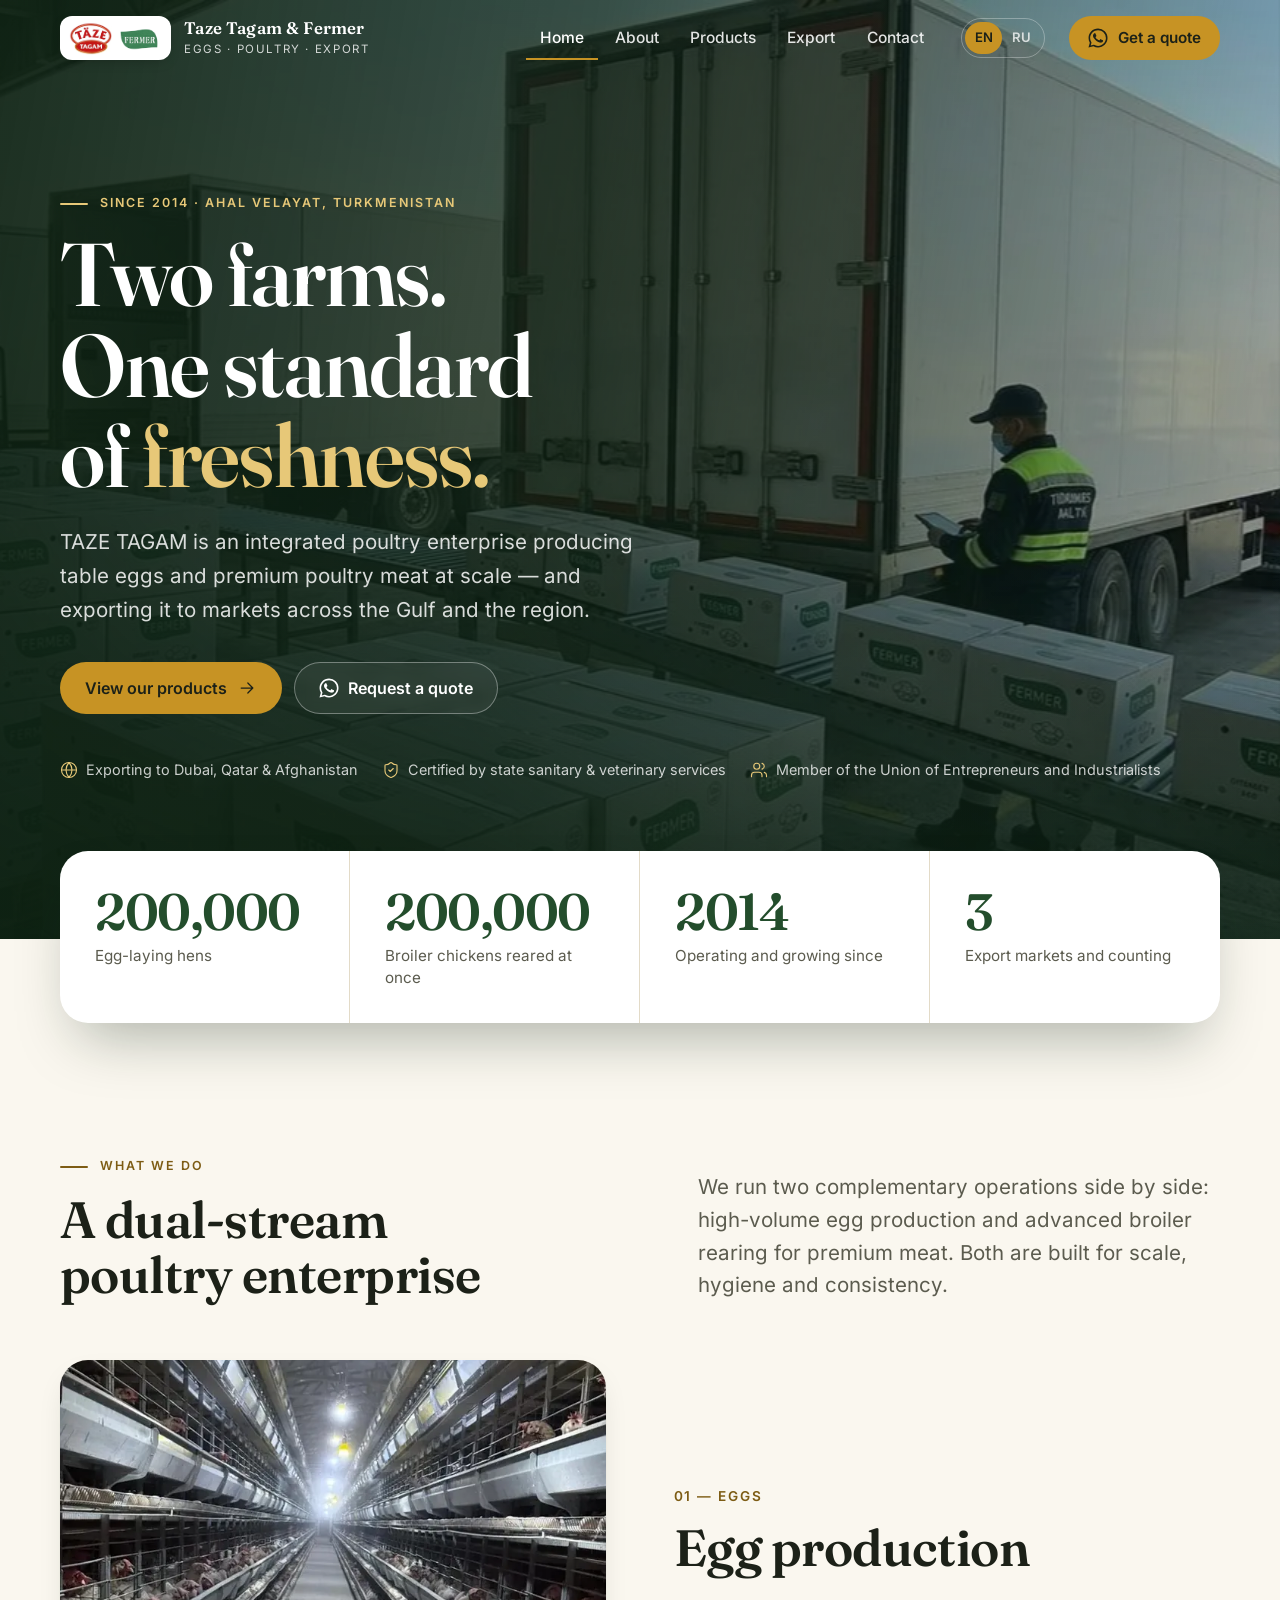
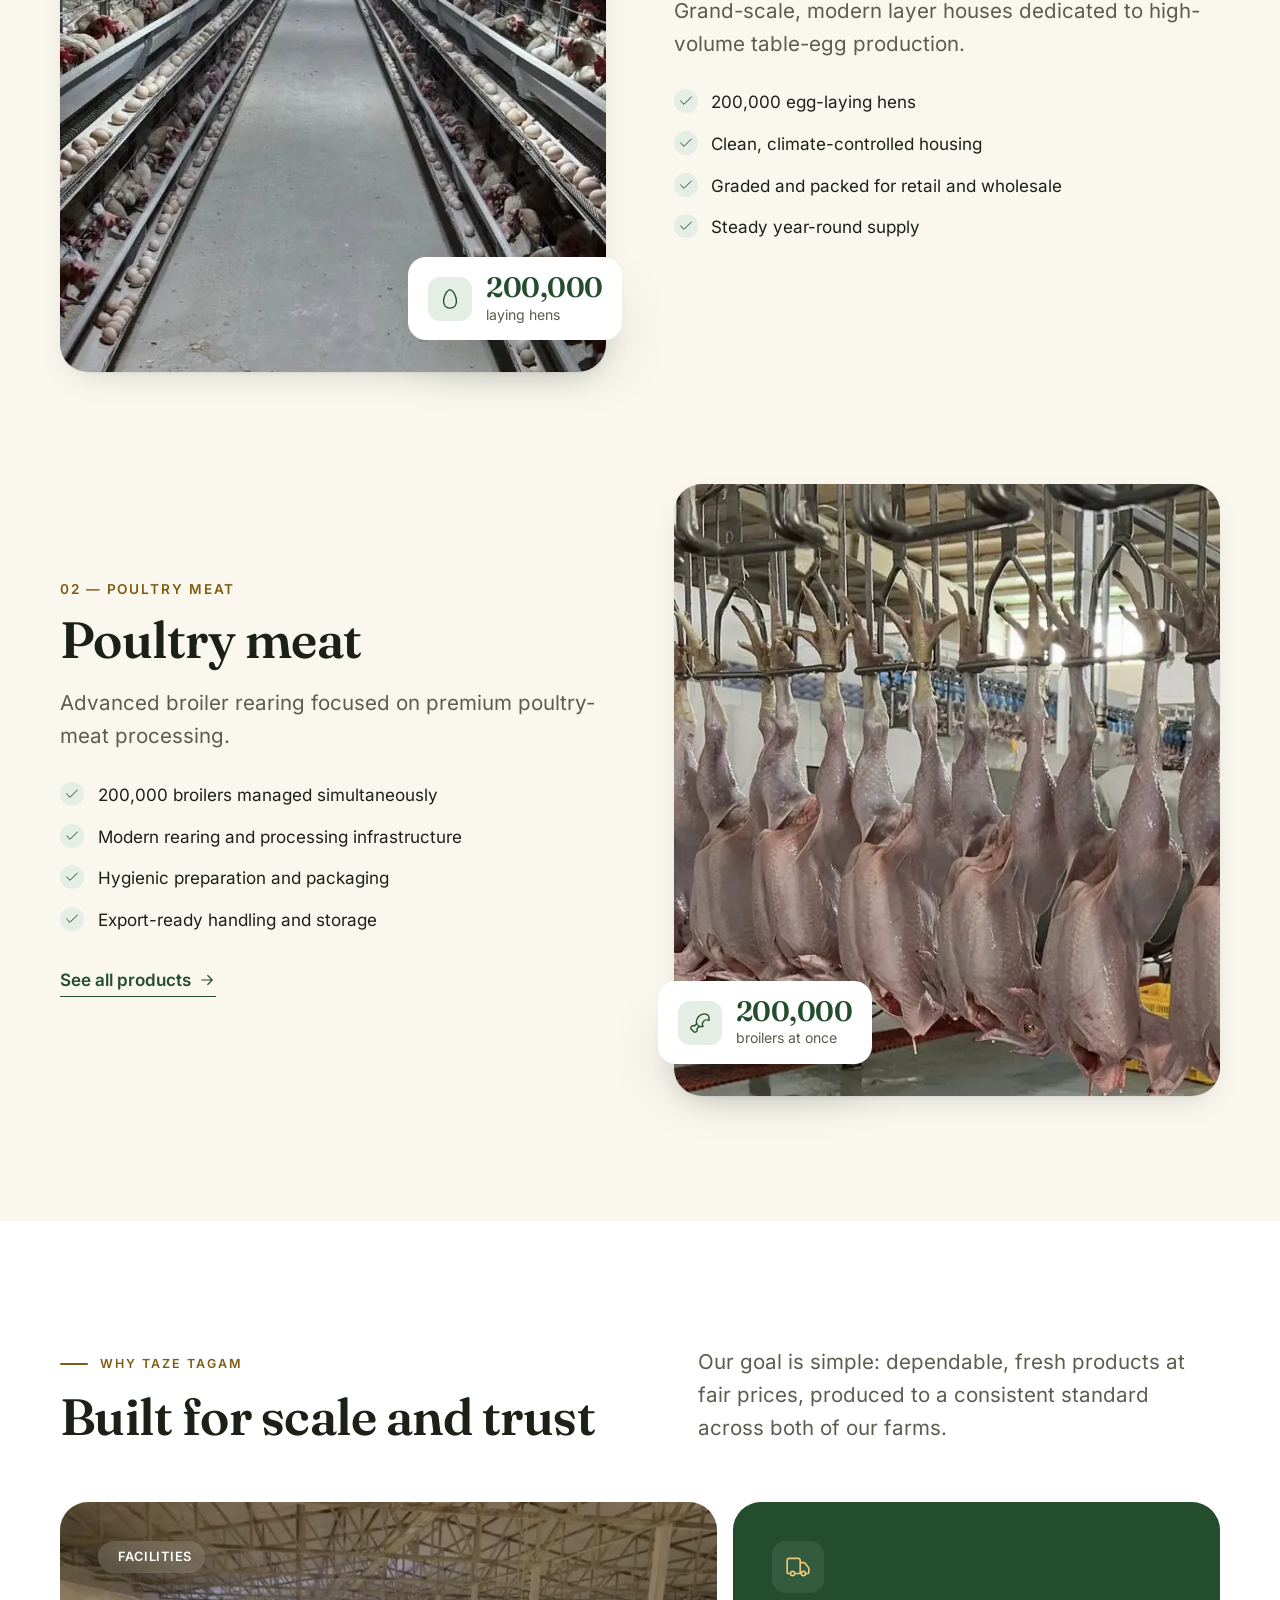
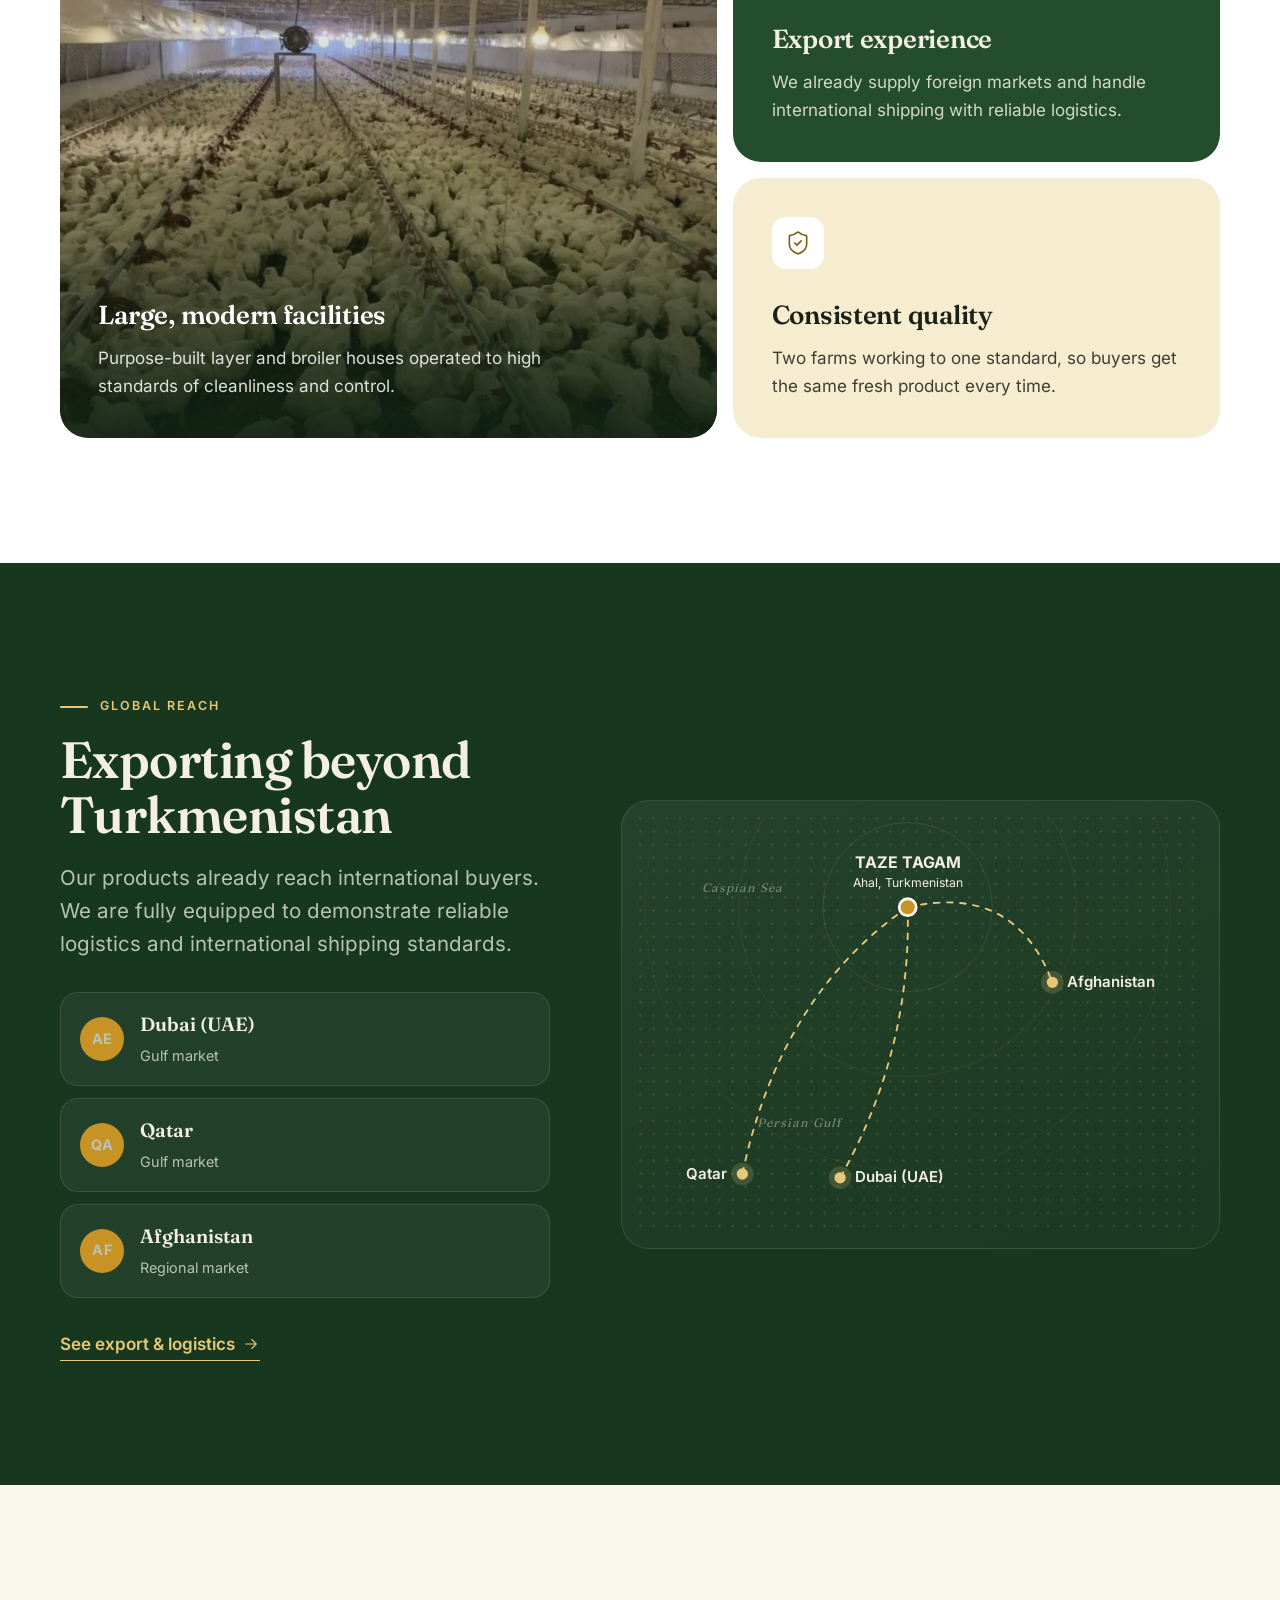
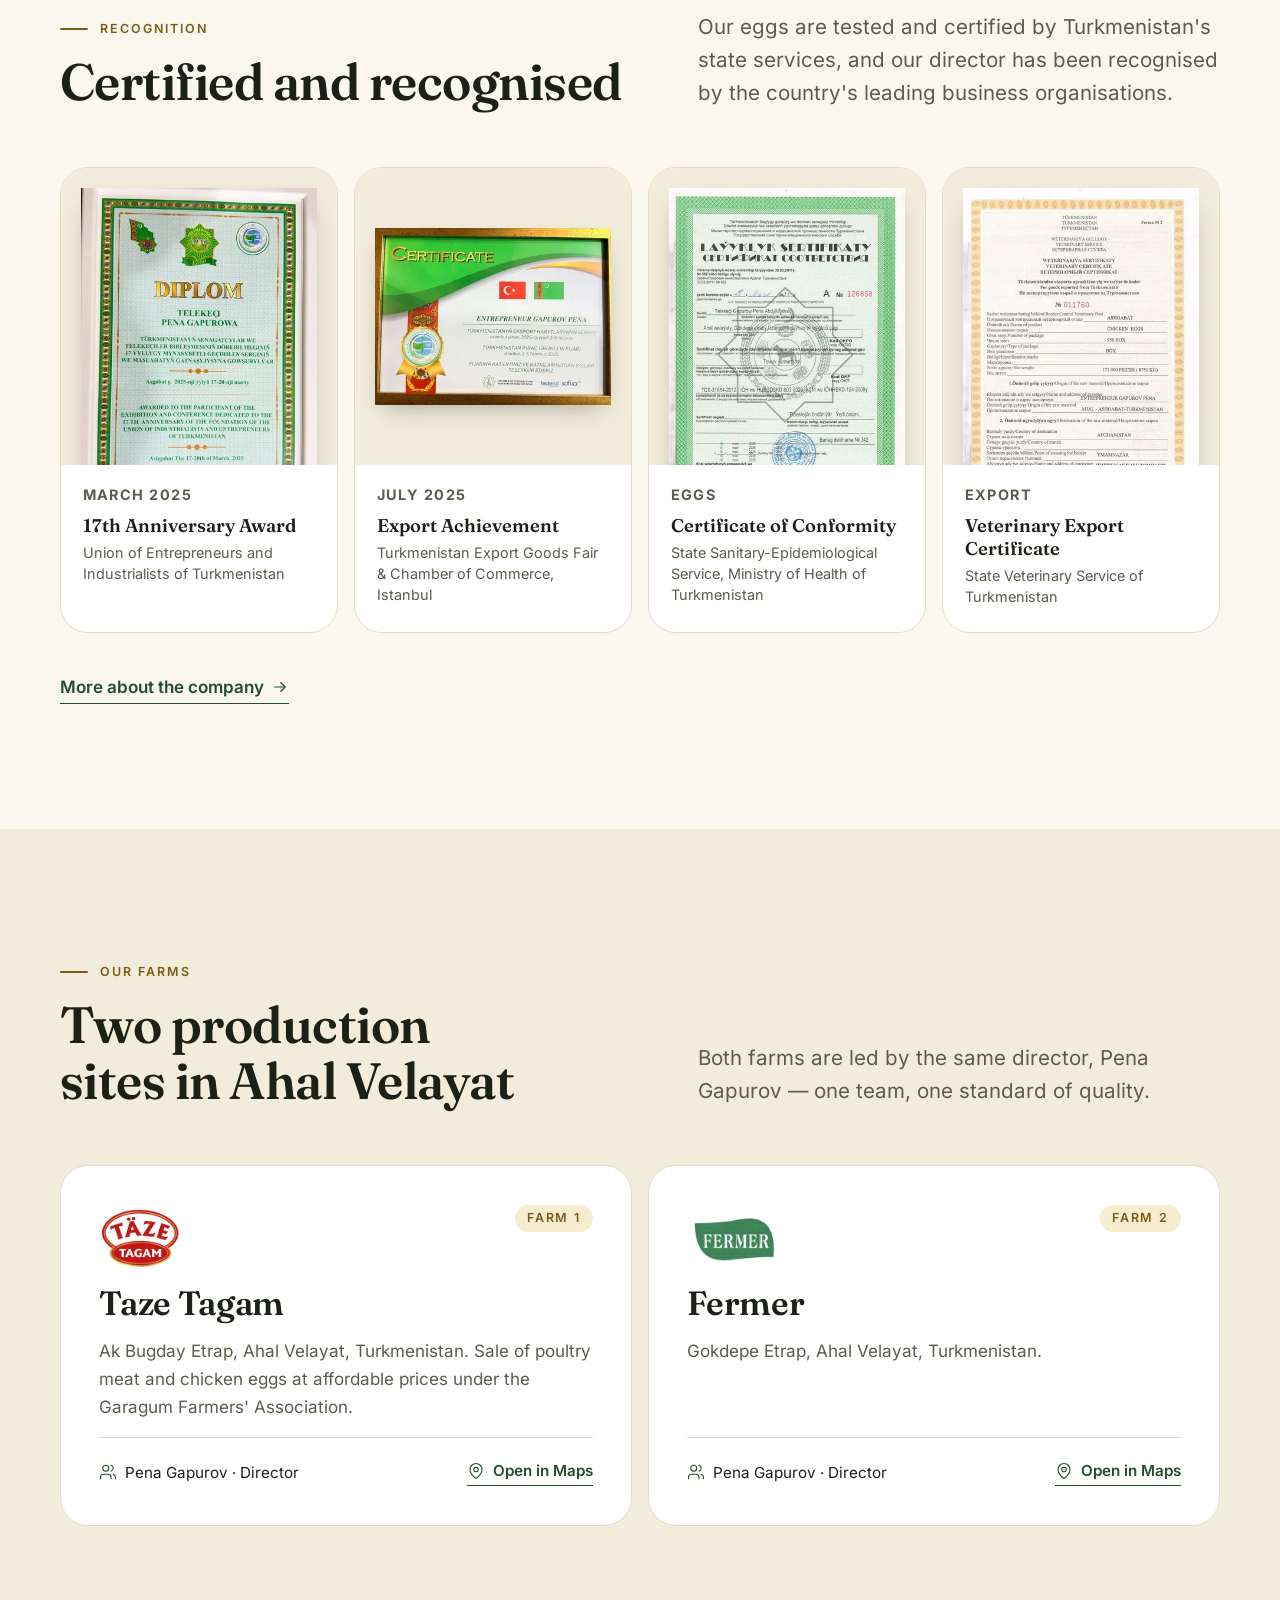
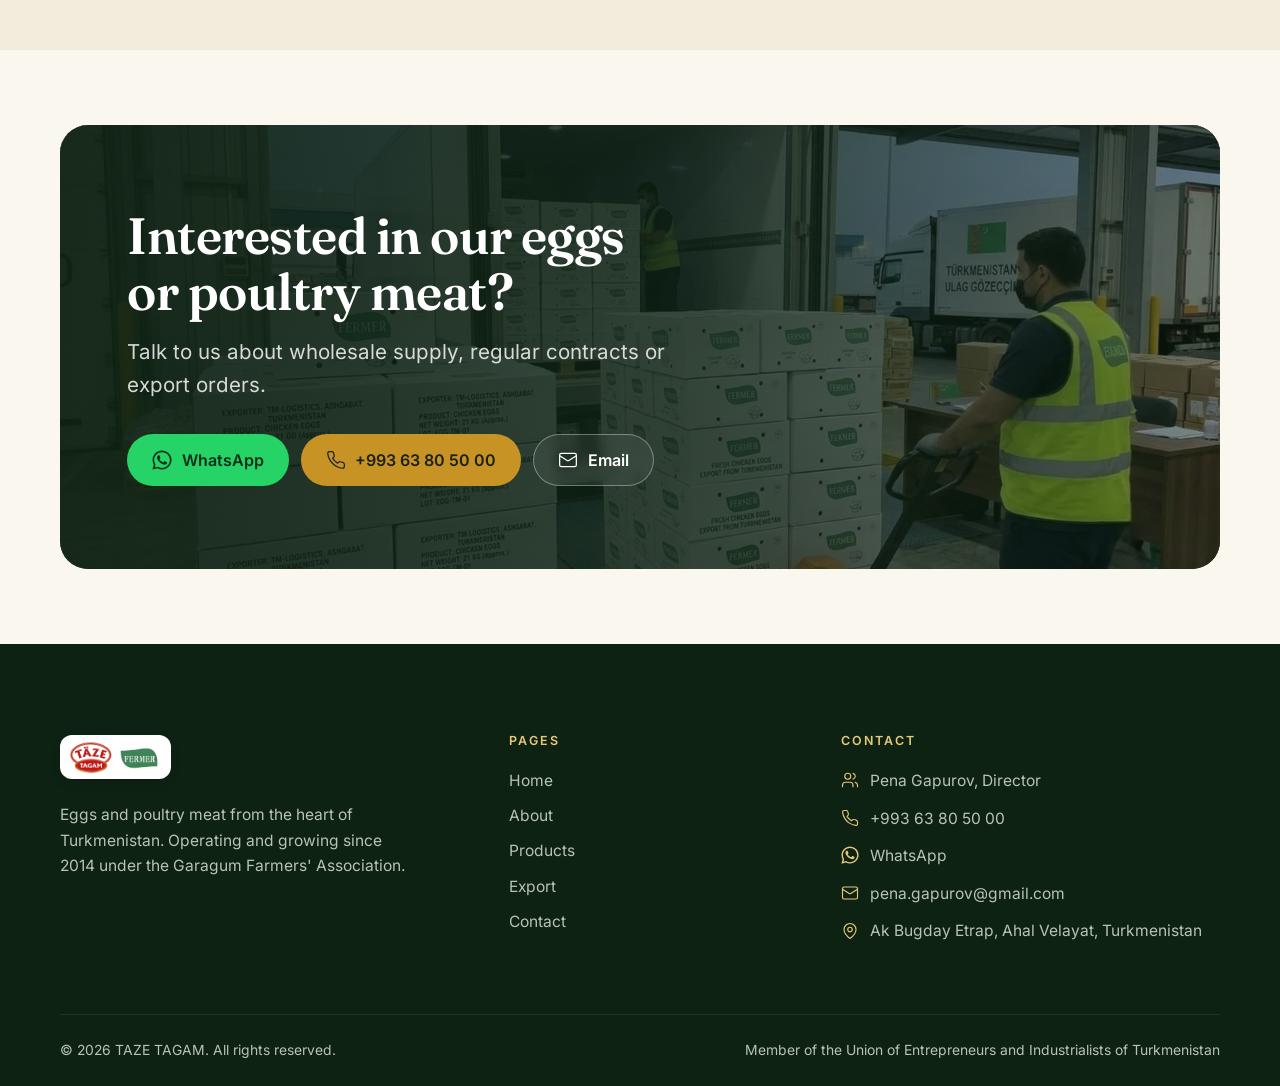
==== commit d5cd0880: "Add files via upload" ====
--- a/index.html
+++ b/index.html
@@ -1,515 +1,212 @@
 <!DOCTYPE html>
 <html lang="en">
 <head>
-    <meta charset="UTF-8">
-    <meta name="viewport" content="width=device-width, initial-scale=1.0">
-    <meta name="description" content="TAZE TAGAM - large-scale egg production and poultry meat from Turkmenistan, exporting to Dubai, Qatar and Afghanistan.">
-    <meta name="google-site-verification" content="3x5TuNVPzOp_HtWe9-bEVDqR6htUriOTR6dDkrmv5ek">
-    <script type="application/ld+json">
-    {
-      "@context": "https://schema.org",
-      "@type": "Organization",
-      "name": "TAZE TAGAM",
-      "url": "https://www.tazetagam.com/",
-      "description": "Large-scale egg production and premium poultry meat from Ahal Velayat, Turkmenistan. Exporting to Dubai, Qatar and Afghanistan since 2014.",
-      "foundingDate": "2014",
-      "telephone": "+99363805000",
-      "email": "pena.gapurov@gmail.com",
-      "address": {
-        "@type": "PostalAddress",
-        "addressRegion": "Ahal Velayat",
-        "addressCountry": "TM"
-      },
-      "founder": {
-        "@type": "Person",
-        "name": "Pena Gapurov",
-        "jobTitle": "Director",
-        "worksFor": {"@type": "Organization", "name": "TAZE TAGAM"},
-        "telephone": "+99363805000",
-        "email": "pena.gapurov@gmail.com"
-      }
-    }
-    </script>
-    <link rel="canonical" href="https://www.tazetagam.com/">
-    <link rel="alternate" hreflang="en" href="https://www.tazetagam.com/">
-    <link rel="alternate" hreflang="ru" href="https://www.tazetagam.com/ru/">
-    <link rel="alternate" hreflang="x-default" href="https://www.tazetagam.com/">
-    <title>TAZE TAGAM — Fresh eggs and premium poultry meat</title>
-    <link rel="icon" href="static/favicon.ico" sizes="any">
-    <link rel="icon" type="image/png" sizes="32x32" href="static/favicon-32.png">
-    <link rel="icon" type="image/png" sizes="16x16" href="static/favicon-16.png">
-    <link rel="apple-touch-icon" sizes="180x180" href="static/apple-touch-icon.png">
-    <link rel="preload" href="static/fonts/inter-latin.woff2" as="font" type="font/woff2" crossorigin>
-    <link rel="preload" href="static/fonts/fraunces-latin.woff2" as="font" type="font/woff2" crossorigin>
-    <style>
-        @font-face{font-family:'Fraunces';font-style:normal;font-weight:400 700;font-display:swap;src:url(static/fonts/fraunces-latin-ext.woff2) format('woff2');unicode-range:U+0100-02BA, U+02BD-02C5, U+02C7-02CC, U+02CE-02D7, U+02DD-02FF, U+0304, U+0308, U+0329, U+1D00-1DBF, U+1E00-1E9F, U+1EF2-1EFF, U+2020, U+20A0-20AB, U+20AD-20C0, U+2113, U+2C60-2C7F, U+A720-A7FF;}
-        @font-face{font-family:'Fraunces';font-style:normal;font-weight:400 700;font-display:swap;src:url(static/fonts/fraunces-latin.woff2) format('woff2');unicode-range:U+0000-00FF, U+0131, U+0152-0153, U+02BB-02BC, U+02C6, U+02DA, U+02DC, U+0304, U+0308, U+0329, U+2000-206F, U+20AC, U+2122, U+2191, U+2193, U+2212, U+2215, U+FEFF, U+FFFD;}
-        @font-face{font-family:'Inter';font-style:normal;font-weight:400 700;font-display:swap;src:url(static/fonts/inter-cyrillic-ext.woff2) format('woff2');unicode-range:U+0460-052F, U+1C80-1C8A, U+20B4, U+2DE0-2DFF, U+A640-A69F, U+FE2E-FE2F;}
-        @font-face{font-family:'Inter';font-style:normal;font-weight:400 700;font-display:swap;src:url(static/fonts/inter-cyrillic.woff2) format('woff2');unicode-range:U+0301, U+0400-045F, U+0490-0491, U+04B0-04B1, U+2116;}
-        @font-face{font-family:'Inter';font-style:normal;font-weight:400 700;font-display:swap;src:url(static/fonts/inter-latin-ext.woff2) format('woff2');unicode-range:U+0100-02BA, U+02BD-02C5, U+02C7-02CC, U+02CE-02D7, U+02DD-02FF, U+0304, U+0308, U+0329, U+1D00-1DBF, U+1E00-1E9F, U+1EF2-1EFF, U+2020, U+20A0-20AB, U+20AD-20C0, U+2113, U+2C60-2C7F, U+A720-A7FF;}
-        @font-face{font-family:'Inter';font-style:normal;font-weight:400 700;font-display:swap;src:url(static/fonts/inter-latin.woff2) format('woff2');unicode-range:U+0000-00FF, U+0131, U+0152-0153, U+02BB-02BC, U+02C6, U+02DA, U+02DC, U+0304, U+0308, U+0329, U+2000-206F, U+20AC, U+2122, U+2191, U+2193, U+2212, U+2215, U+FEFF, U+FFFD;}
-        :root{
-            --ink:#1c2118; --field:#234d2c; --field-deep:#18371f; --wheat:#c79324;
-            --wheat-soft:#e7c878; --wheat-ink:#876418; --paper:#faf7ef; --panel:#f1ead8; --line:#e2dac6;
-            --muted:#6b6a5c; --white:#fff;
-            --display:'Fraunces',Georgia,'Times New Roman',serif;
-            --body:'Inter',-apple-system,BlinkMacSystemFont,'Segoe UI',Roboto,sans-serif;
-            --maxw:1140px; --radius:14px;
-        }
-        *{margin:0;padding:0;box-sizing:border-box;}
-        html{scroll-behavior:smooth;}
-        @keyframes fadeIn{from{opacity:0}to{opacity:1}}
-        @keyframes slideUp{from{opacity:0;transform:translateY(20px)}to{opacity:1;transform:translateY(0)}}
-        @keyframes slideInLeft{from{opacity:0;transform:translateX(-30px)}to{opacity:1;transform:translateX(0)}}
-        @keyframes slideInRight{from{opacity:0;transform:translateX(30px)}to{opacity:1;transform:translateX(0)}}
-        @keyframes spin{from{transform:rotate(0deg)}to{transform:rotate(360deg)}}
-        @keyframes pulse{0%,100%{opacity:1}50%{opacity:0.8}}
-        @keyframes bounce{0%,100%{transform:translateY(0)}50%{transform:translateY(-8px)}}
-        @keyframes fadeInUp{from{opacity:0;transform:translateY(30px)}to{opacity:1;transform:translateY(0)}}
-        
-        body{font-family:var(--body);color:var(--ink);background:var(--paper);line-height:1.65;-webkit-font-smoothing:antialiased;}
-        .wrap{max-width:var(--maxw);margin:0 auto;padding:0 24px;}
-        a{color:inherit;text-decoration:none;}
-        
-        .topbar{background:var(--field-deep);color:#d8e3d2;font-size:0.8rem;letter-spacing:0.04em;}
-        .topbar .wrap{display:flex;justify-content:space-between;align-items:center;gap:16px;padding:8px 24px;flex-wrap:wrap;}
-        .topbar a{color:var(--wheat-soft);font-weight:500;}
-        
-        header.site{position:sticky;top:0;z-index:100;background:rgba(250,247,239,0.95);backdrop-filter:blur(12px);border-bottom:2px solid var(--line);box-shadow:0 2px 8px rgba(0,0,0,0.05);}
-        nav{display:flex;align-items:center;justify-content:space-between;padding:16px 24px;max-width:var(--maxw);margin:0 auto;}
-        
-        .brand{display:flex;align-items:center;gap:14px;text-decoration:none;}
-        .brand-logos{display:flex;align-items:center;gap:10px;flex:none;}
-        .brand-logos img{height:40px;width:auto;display:block;}
-        .brand-logos .mark{width:40px;height:40px;flex:none;}
-        .brand-logos .logo-ph{height:40px;min-width:54px;border:1px dashed var(--line);border-radius:8px;display:flex;align-items:center;justify-content:center;font-size:0.58rem;color:var(--muted);padding:0 7px;text-transform:uppercase;letter-spacing:0.08em;text-align:center;line-height:1.1;}
-        .brand-divider{width:1px;height:34px;background:var(--line);}
-        .brand-text{display:flex;flex-direction:column;}
-        .brand-text .name{font-family:var(--display);font-weight:600;font-size:1.2rem;letter-spacing:0.03em;color:var(--field-deep);line-height:1.1;border-bottom:1.5px solid var(--wheat);padding-bottom:4px;margin-bottom:4px;white-space:nowrap;}
-        .brand-text .name .amp{color:var(--wheat-ink);font-style:italic;padding:0 2px;}
-        .brand-text .sub{font-family:var(--body);font-size:0.65rem;letter-spacing:0.16em;text-transform:uppercase;color:var(--wheat-ink);font-weight:600;}
-        
-        .nav-wrap{display:flex;align-items:center;gap:8px;}
-        .nav-links{display:flex;gap:4px;list-style:none;align-items:center;}
-        .nav-links a{text-decoration:none;color:var(--ink);font-weight:500;font-size:0.95rem;padding:10px 16px;border-radius:8px;transition:all 0.25s ease;position:relative;display:flex;align-items:center;gap:6px;}
-        .nav-links a:hover{background:var(--panel);color:var(--field-deep);}
-        .nav-links a.active{background:var(--field);color:var(--white);font-weight:700;box-shadow:0 4px 14px rgba(36,77,44,0.2);}
-        .nav-links a.cta{background:var(--field);color:var(--white);margin-left:6px;box-shadow:0 4px 12px rgba(36,77,44,0.15);}
-        .nav-links a.cta:hover{background:var(--field-deep);transform:translateY(-2px);box-shadow:0 6px 16px rgba(36,77,44,0.25);}
-        
-        .lang-switch{display:flex;align-items:center;gap:2px;font-size:0.82rem;font-weight:600;margin-left:6px;}
-        .lang-switch a{padding:5px 8px;border-radius:6px;text-decoration:none;color:var(--muted);transition:all 0.2s;}
-        .lang-switch a.active{background:var(--field);color:var(--white);}
-        .lang-switch span{color:var(--muted);}
-        
-        .nav-toggle{display:none;background:none;border:1px solid var(--line);border-radius:8px;padding:8px 10px;cursor:pointer;font-size:1.1rem;color:var(--field);}
-        
-        .breadcrumbs{background:var(--panel);border-bottom:2px solid var(--wheat);padding:14px 0;font-size:0.9rem;display:none;font-weight:500;}
-        .breadcrumbs.show{display:block;}
-        .breadcrumbs a{color:var(--field);font-weight:700;transition:all 0.2s;}
-        .breadcrumbs a:hover{color:var(--field-deep);text-decoration:underline;}
-        .breadcrumbs span{color:var(--wheat);margin:0 10px;font-weight:700;}
-        
-        .btn{display:inline-flex;align-items:center;gap:8px;font-weight:600;font-size:0.98rem;padding:14px 28px;border-radius:999px;text-decoration:none;cursor:pointer;border:none;transition:all 0.3s ease;}
-        .btn-primary{background:var(--wheat);color:var(--field-deep);}
-        .btn-primary:hover{transform:translateY(-3px);box-shadow:0 12px 28px rgba(199,147,36,0.35);}
-        .btn-ghost{background:transparent;color:var(--white);border:1.5px solid rgba(255,255,255,0.5);}
-        .btn-ghost:hover{background:rgba(255,255,255,0.12);transform:translateY(-2px);}
-        .btn-dark{background:var(--field);color:var(--white);}
-        .btn-dark:hover{background:var(--field-deep);transform:translateY(-3px);box-shadow:0 10px 24px rgba(36,77,44,0.25);}
-        
-        .page-hero{background:linear-gradient(160deg,var(--field-deep) 0%,var(--field) 100%);color:var(--white);padding:60px 0 40px;}
-        .page-hero h1{font-family:var(--display);font-size:2.4rem;margin-bottom:12px;letter-spacing:-0.01em;}
-        .page-hero p{font-size:1.05rem;color:#dde7d8;max-width:50em;}
-        
-        .hero{background:radial-gradient(900px 500px at 80% -10%,rgba(199,147,36,0.18),transparent 60%),linear-gradient(160deg,var(--field-deep) 0%,var(--field) 100%);color:var(--white);padding:88px 0 0;overflow:hidden;}
-        .hero-grid{display:grid;grid-template-columns:1.15fr 0.85fr;gap:48px;align-items:center;}
-        .eyebrow{display:inline-flex;align-items:center;gap:8px;font-size:0.78rem;letter-spacing:0.16em;text-transform:uppercase;color:var(--wheat-ink);font-weight:600;margin-bottom:20px;}.hero .eyebrow,.page-hero .eyebrow{color:var(--wheat-soft);}
-        .eyebrow::before{content:"";width:26px;height:2px;background:var(--wheat);display:inline-block;}
-        .hero h1{font-family:var(--display);font-weight:600;font-size:clamp(2.3rem,5vw,3.7rem);line-height:1.05;letter-spacing:-0.01em;margin-bottom:22px;}
-        .hero h1 em{color:var(--wheat-soft);font-style:normal;}
-        .hero p.lead{font-size:1.12rem;color:#dde7d8;max-width:32em;margin-bottom:32px;}
-        .hero-actions{display:flex;gap:14px;flex-wrap:wrap;}
-        .hero-panel{background:rgba(255,255,255,0.06);border:1px solid rgba(255,255,255,0.14);border-radius:var(--radius);padding:28px;}
-        .hero-panel h2{font-family:var(--body);font-size:0.74rem;letter-spacing:0.16em;text-transform:uppercase;color:var(--wheat-soft);margin-bottom:18px;font-weight:600;}
-        .panel-stat{padding:14px 0;border-bottom:1px solid rgba(255,255,255,0.12);}
-        .panel-stat:last-child{border-bottom:none;}
-        .panel-stat .num{font-family:var(--display);font-size:1.9rem;font-weight:600;line-height:1;}
-        .panel-stat .label{font-size:0.9rem;color:#cdd8c8;margin-top:4px;}
-        
-        .hero-strip{margin-top:64px;background:var(--wheat);color:var(--field-deep);}
-        .hero-strip .wrap{display:flex;justify-content:space-between;gap:24px;padding:16px 24px;flex-wrap:wrap;font-weight:600;font-size:0.92rem;}
-        
-        section.block{padding:80px 0;animation:fadeInUp 0.8s ease-out;}
-        section.block.alt{background:var(--panel);}
-        .section-head{max-width:38em;margin-bottom:48px;animation:slideUp 0.7s ease-out;}
-        .section-head .eyebrow{color:var(--wheat-ink);}
-        .section-head .eyebrow::before{background:var(--wheat);}
-        .section-head h2{font-family:var(--display);font-weight:600;font-size:clamp(1.8rem,3.5vw,2.6rem);line-height:1.1;color:var(--field-deep);letter-spacing:-0.01em;margin-bottom:12px;}
-        .section-head p{color:var(--muted);font-size:1.05rem;margin-top:14px;}
-        
-        .streams{display:grid;grid-template-columns:1fr 1fr;gap:28px;}
-        .stream{background:var(--white);border:1px solid var(--line);border-radius:var(--radius);overflow:hidden;display:flex;flex-direction:column;animation:slideUp 0.7s ease-out;transition:all 0.3s ease;}
-        .stream:hover{transform:translateY(-6px);box-shadow:0 16px 40px rgba(36,77,44,0.12);}
-        .stream .media{height:300px;background:linear-gradient(135deg,var(--field) 0%,var(--field-deep) 100%);color:rgba(255,255,255,0.85);display:flex;align-items:center;justify-content:center;text-align:center;font-size:0.85rem;padding:20px;overflow:hidden;}
-        .stream:nth-child(2) .media{background:linear-gradient(135deg,var(--wheat) 0%,#a9781b 100%);}
-        .stream .media img{width:100%;height:100%;object-fit:cover;object-position:center;display:block;}
-        .stream .body{padding:28px;flex:1;display:flex;flex-direction:column;}
-        .stream h2,.stream h3{font-family:var(--display);font-size:1.5rem;color:var(--field-deep);margin-bottom:10px;}
-        .stream p{color:var(--muted);margin-bottom:16px;flex:1;}
-        .stream ul{list-style:none;margin-top:auto;}
-        .stream li{padding:7px 0 7px 26px;position:relative;color:var(--ink);}
-        .stream li::before{content:"";position:absolute;left:0;top:15px;width:9px;height:9px;border-radius:50%;background:var(--wheat);}
-        
-        .features{display:grid;grid-template-columns:repeat(3,1fr);gap:24px;}
-        .feature{background:var(--white);border:1px solid var(--line);border-radius:var(--radius);padding:28px;animation:slideUp 0.7s ease-out;transition:all 0.3s ease;}
-        .feature:hover{transform:translateY(-4px);box-shadow:0 12px 28px rgba(36,77,44,0.1);}
-        .feature .ic{width:44px;height:44px;border-radius:10px;background:var(--panel);display:flex;align-items:center;justify-content:center;margin-bottom:16px;color:var(--field);}
-        .feature h3{font-size:1.15rem;color:var(--field-deep);margin-bottom:8px;}
-        .feature p{color:var(--muted);font-size:0.96rem;}
-        
-        .export-band{background:linear-gradient(160deg,var(--field-deep),var(--field));color:var(--white);}
-        .export-countries{display:flex;gap:16px;flex-wrap:wrap;margin-top:28px;}
-        .country-chip{background:rgba(255,255,255,0.08);border:1px solid rgba(255,255,255,0.18);border-radius:999px;padding:12px 26px;font-weight:600;font-size:1.05rem;transition:all 0.2s;}
-        .country-chip:hover{background:rgba(255,255,255,0.12);transform:translateY(-2px);}
-        
-        .farms{display:grid;grid-template-columns:1fr 1fr;gap:24px;}
-        .farm{background:var(--white);border:1px solid var(--line);border-left:4px solid var(--wheat);border-radius:var(--radius);padding:28px;animation:slideUp 0.7s ease-out;transition:all 0.3s ease;}
-        .farm:hover{transform:translateY(-4px);box-shadow:0 12px 28px rgba(36,77,44,0.1);}
-        .farm .tag{font-size:0.74rem;letter-spacing:0.14em;text-transform:uppercase;color:var(--wheat-ink);font-weight:700;}
-        .farm h3{font-family:var(--display);font-size:1.5rem;color:var(--field-deep);margin:6px 0 10px;}
-        .farm p{color:var(--muted);}
-        .farm-logo{height:110px;display:flex;align-items:center;justify-content:center;background:var(--white);border:1px solid var(--line);border-radius:10px;margin-bottom:18px;padding:14px;text-align:center;font-size:0.78rem;color:var(--muted);line-height:1.4;}
-        .farm-logo img{max-height:80px;max-width:100%;object-fit:contain;display:block;}
-        .farm .dir{margin-top:16px;padding-top:14px;border-top:1px solid var(--line);font-size:0.92rem;color:var(--ink);font-weight:600;}
-        .farm .dir span{color:var(--muted);font-weight:400;}
-        .farms-note{color:var(--muted);font-size:1.05rem;margin-top:14px;max-width:52em;}
-        
-        .cta-band{background:var(--wheat);color:var(--field-deep);}
-        .cta-band .wrap{text-align:center;padding:64px 24px;}
-        .cta-band h2{font-family:var(--display);font-size:clamp(1.8rem,3.5vw,2.6rem);color:var(--field-deep);margin-bottom:14px;}
-        .cta-band p{color:#3e3311;font-size:1.08rem;margin-bottom:28px;max-width:50em;margin-left:auto;margin-right:auto;}
-        
-        footer.site{background:var(--field-deep);color:#c8d3c2;padding:56px 0 28px;}
-        .foot-grid{display:grid;grid-template-columns:1.4fr 1fr 1fr;gap:40px;}
-        footer.site h2{color:var(--wheat-soft);font-size:0.78rem;letter-spacing:0.14em;text-transform:uppercase;margin-bottom:16px;font-weight:700;}
-        footer.site a{color:#c8d3c2;transition:color 0.2s;}
-        footer.site a:hover{color:var(--white);}
-        footer.site ul{list-style:none;}
-        footer.site li{padding:6px 0;font-size:0.95rem;}
-        .foot-brand .name{font-family:var(--display);font-size:1.5rem;color:var(--white);letter-spacing:0.06em;}
-        .foot-brand p{margin-top:12px;font-size:0.94rem;max-width:32ch;line-height:1.6;}
-        .foot-bottom{border-top:1px solid rgba(255,255,255,0.12);margin-top:40px;padding-top:20px;font-size:0.85rem;color:#93a08c;display:flex;justify-content:space-between;gap:16px;flex-wrap:wrap;}
-        
-        .back-to-top{position:fixed;bottom:28px;right:28px;width:48px;height:48px;background:var(--field);color:var(--white);border:none;border-radius:999px;cursor:pointer;display:none;align-items:center;justify-content:center;z-index:90;transition:all 0.3s ease;box-shadow:0 6px 20px rgba(36,77,44,0.3);}
-        .back-to-top:hover{background:var(--field-deep);transform:translateY(-3px);box-shadow:0 10px 28px rgba(36,77,44,0.4);}
-        .back-to-top.show{display:flex;}
-        .hov-dark{transition:all 0.25s;}
-        .hov-dark:hover{background:var(--field-deep) !important;transform:translateY(-2px);}
-        .hov-gold{transition:all 0.25s ease;}
-        .hov-gold:hover{transform:translateY(-2px);box-shadow:0 8px 20px rgba(199,147,36,0.3);}
-        
-        #cookieBanner{position:fixed;bottom:0;left:0;right:0;background:var(--field-deep);color:var(--white);padding:16px;z-index:999;display:none;font-size:0.9rem;box-shadow:0 -2px 12px rgba(0,0,0,0.2);}
-        
-        /* ===== Decorative touches ===== */
-        /* Glowing gold call-to-action buttons with a passing shine */
-        .btn-primary{position:relative;overflow:hidden;animation:glowPulse 3.2s ease-in-out infinite;}
-        @keyframes glowPulse{0%,100%{box-shadow:0 0 0 rgba(199,147,36,0);}50%{box-shadow:0 0 26px rgba(199,147,36,0.5);}}
-        .btn-primary::after{content:"";position:absolute;top:0;left:-80%;width:45%;height:100%;background:linear-gradient(105deg,transparent,rgba(255,255,255,0.5),transparent);transform:skewX(-20deg);animation:shine 5s ease-in-out infinite;}
-        @keyframes shine{0%,65%{left:-80%;}100%{left:150%;}}
-        .cta-band .btn-dark{animation:glowPulseGreen 3.2s ease-in-out infinite;}
-        @keyframes glowPulseGreen{0%,100%{box-shadow:0 0 0 rgba(36,77,44,0);}50%{box-shadow:0 0 24px rgba(36,77,44,0.45);}}
-        /* Floating egg illustration */
-        .egg-anim{animation:floatBob 4.5s ease-in-out infinite;}
-        @keyframes floatBob{0%,100%{transform:translateY(0) rotate(-2deg);}50%{transform:translateY(-12px) rotate(2deg);}}
-        /* Subtle egg-pattern texture on tinted sections */
-        section.block.alt{background-image:url("data:image/svg+xml,%3Csvg xmlns='http://www.w3.org/2000/svg' width='130' height='130'%3E%3Cellipse cx='32' cy='32' rx='10' ry='13' fill='%23c79324' opacity='0.07'/%3E%3Cellipse cx='98' cy='98' rx='10' ry='13' fill='%23244d2c' opacity='0.05'/%3E%3C/svg%3E");}
-        .cta-band{background-image:url("data:image/svg+xml,%3Csvg xmlns='http://www.w3.org/2000/svg' width='130' height='130'%3E%3Cellipse cx='32' cy='32' rx='10' ry='13' fill='%23244d2c' opacity='0.08'/%3E%3Cellipse cx='98' cy='98' rx='10' ry='13' fill='%23ffffff' opacity='0.1'/%3E%3C/svg%3E");}
-        /* Feature icons wake up on hover */
-        .feature .ic{transition:all 0.3s ease;}
-        .feature:hover .ic{background:var(--wheat);color:var(--field-deep);transform:rotate(-8deg) scale(1.1);}
-        /* Photos zoom gently inside their cards */
-        .stream .media img{transition:transform 0.6s ease;}
-        .stream:hover .media img{transform:scale(1.06);}
-        /* Golden gradient on the big statistic numbers */
-        .panel-stat .num{background:linear-gradient(120deg,#f3d98b,var(--wheat-soft) 60%,#e9b949);-webkit-background-clip:text;background-clip:text;color:transparent;}
-        /* Scroll-reveal (class added by JS; without JS everything stays visible) */
-        .reveal{opacity:0;transform:translateY(26px);transition:opacity 0.7s ease,transform 0.7s ease;}
-        .reveal.reveal-in{opacity:1;transform:translateY(0);}
-        @media (max-width:860px){
-            .hero-grid,.streams,.farms,.foot-grid,.features{grid-template-columns:1fr;}
-            /* Collapse every inline-styled multi-column grid to a single column */
-            [style*="grid-template-columns"]{grid-template-columns:1fr !important;}
-            .topbar .wrap{justify-content:center;text-align:center;font-size:0.72rem;}
-            .brand-text .name{white-space:normal;font-size:1.05rem;}
-            .wrap{padding-left:18px;padding-right:18px;}
-            .nav-links{display:none;position:absolute;top:100%;left:0;right:0;flex-direction:column;background:var(--paper);border-bottom:1px solid var(--line);padding:12px 24px 20px;gap:4px;}
-            .nav-links.open{display:flex;}
-            .nav-links a{padding:12px 14px;}
-            .nav-links a.cta{margin-left:0;text-align:center;}
-            .nav-toggle{display:block;}
-            .hero{padding-top:56px;}
-            .hero-strip{margin-top:48px;}
-            .back-to-top{bottom:20px;right:20px;width:44px;height:44px;}
-        }
-        @media (prefers-reduced-motion:reduce){*{scroll-behavior:auto;animation:none !important;transition:none !important;}}
-    </style>
+<meta charset="UTF-8">
+<meta name="viewport" content="width=device-width, initial-scale=1">
+<title>TAZE TAGAM — Fresh eggs and premium poultry meat from Turkmenistan</title>
+<meta name="description" content="TAZE TAGAM — large-scale egg production and premium poultry meat from Ahal Velayat, Turkmenistan. Exporting to Dubai, Qatar and Afghanistan.">
+<meta name="google-site-verification" content="3x5TuNVPzOp_HtWe9-bEVDqR6htUriOTR6dDkrmv5ek">
+<meta name="theme-color" content="#18371f">
+<link rel="canonical" href="https://www.tazetagam.com/">
+<link rel="alternate" hreflang="en" href="https://www.tazetagam.com/">
+<link rel="alternate" hreflang="ru" href="https://www.tazetagam.com/ru/">
+<link rel="alternate" hreflang="x-default" href="https://www.tazetagam.com/">
+<meta property="og:type" content="website">
+<meta property="og:site_name" content="TAZE TAGAM">
+<meta property="og:title" content="TAZE TAGAM — Fresh eggs and premium poultry meat from Turkmenistan">
+<meta property="og:description" content="TAZE TAGAM — large-scale egg production and premium poultry meat from Ahal Velayat, Turkmenistan. Exporting to Dubai, Qatar and Afghanistan.">
+<meta property="og:url" content="https://www.tazetagam.com/">
+<meta property="og:image" content="https://www.tazetagam.com/static/img/og-image.jpg">
+<meta property="og:image:width" content="1200">
+<meta property="og:image:height" content="630">
+<meta property="og:locale" content="en_US">
+<meta name="twitter:card" content="summary_large_image">
+<meta name="twitter:title" content="TAZE TAGAM — Fresh eggs and premium poultry meat from Turkmenistan">
+<meta name="twitter:description" content="TAZE TAGAM — large-scale egg production and premium poultry meat from Ahal Velayat, Turkmenistan. Exporting to Dubai, Qatar and Afghanistan.">
+<meta name="twitter:image" content="https://www.tazetagam.com/static/img/og-image.jpg">
+<link rel="icon" href="static/favicon.ico" sizes="any">
+<link rel="icon" type="image/png" sizes="32x32" href="static/favicon-32.png">
+<link rel="icon" type="image/png" sizes="16x16" href="static/favicon-16.png">
+<link rel="apple-touch-icon" sizes="180x180" href="static/apple-touch-icon.png">
+<link rel="preload" href="static/fonts/fraunces-latin.woff2" as="font" type="font/woff2" crossorigin>
+<link rel="preload" href="static/fonts/inter-latin.woff2" as="font" type="font/woff2" crossorigin>
+<link rel="stylesheet" href="static/css/site.css?v=2">
+<script type="application/ld+json">{"@context": "https://schema.org", "@type": "Organization", "@id": "https://www.tazetagam.com/#org", "name": "TAZE TAGAM", "url": "https://www.tazetagam.com/", "logo": "https://www.tazetagam.com/static/img/logo.webp", "image": "https://www.tazetagam.com/static/img/og-image.jpg", "description": "Large-scale egg production and premium poultry meat from Ahal Velayat, Turkmenistan. Exporting to Dubai, Qatar and Afghanistan. Operating since 2014.", "foundingDate": "2014", "telephone": "+99363805000", "email": "pena.gapurov@gmail.com", "address": {"@type": "PostalAddress", "addressRegion": "Ahal Velayat", "addressCountry": "TM"}, "areaServed": ["TM", "AE", "QA", "AF"], "memberOf": {"@type": "Organization", "name": "Union of Entrepreneurs and Industrialists of Turkmenistan"}, "founder": {"@type": "Person", "name": "Pena Gapurov", "jobTitle": "Director"}, "contactPoint": {"@type": "ContactPoint", "telephone": "+99363805000", "email": "pena.gapurov@gmail.com", "contactType": "sales", "availableLanguage": ["Turkmen", "Russian", "English"]}, "subOrganization": [{"@type": "LocalBusiness", "name": "Taze Tagam", "telephone": "+99363805000", "address": {"@type": "PostalAddress", "addressLocality": "Ak Bugday Etrap", "addressRegion": "Ahal Velayat", "addressCountry": "TM"}}, {"@type": "LocalBusiness", "name": "Fermer", "telephone": "+99363805000", "address": {"@type": "PostalAddress", "addressLocality": "Gokdepe Etrap", "addressRegion": "Ahal Velayat", "addressCountry": "TM"}}]}</script>
 </head>
 <body>
-    <div class="topbar">
-        <div class="wrap">
-            <span>Garagum Farmers&#39; Association · Türkmenistan</span>
-            <span>Member of the Union of Entrepreneurs and Industrialists of Turkmenistan · <a href="tel:+99363805000">+993 63 80 50 00</a></span>
-        </div>
-    </div>
-    
-    <header class="site">
-        <nav>
-            <a class="brand" href="./">
-                <span class="brand-logos">
-                    
-                    <img src="static/img/logo.webp" alt="Taze Tagam logo" width="201" height="160">
-                    
-                    
-                    <img src="static/img/logo2.webp" alt="Fermer logo" width="488" height="324">
-                    
-                </span>
-                <span class="brand-divider"></span>
-                <span class="brand-text">
-                    <span class="name">Taze Tagam <span class="amp">&</span> Fermer</span>
-                    <span class="sub">Eggs · Poultry · Export</span>
-                </span>
-            </a>
-            <div class="nav-wrap">
-                <button class="nav-toggle" aria-label="Menu">☰</button>
-                <ul class="nav-links" id="navlinks">
-                    <li><a href="./" class="active">Home</a></li>
-                    <li><a href="about/" class="">About</a></li>
-                    <li><a href="products/" class="">Products</a></li>
-                    <li><a href="export/" class="">Export</a></li>
-                    <li><a href="contact/" class=" cta" title="">Contact</a></li>
-                    <li class="lang-switch">
-                        <a href="./" class="active">EN</a>
-                        <span>|</span>
-                        <a href="ru/" class="">RU</a>
-                    </li>
-                    
-                </ul>
-            </div>
-        </nav>
-    </header>
-    
-    
-    
-    <main>
-        
+<a class="skip-link" href="#main">Skip to content</a>
+<header class="site-header">
+  <div class="container">
+    <a class="brand" href="./" aria-label="TAZE TAGAM — Home">
+      <span class="brand-badge"><img src="static/img/logo.webp" alt="Täze Tagam logo" width="201" height="160"><img src="static/img/logo2.webp" alt="Fermer logo" width="488" height="324"></span>
+      <span class="brand-text"><strong>Taze Tagam &amp; Fermer</strong><span>Eggs · Poultry · Export</span></span>
+    </a>
+    <nav class="nav" aria-label="Main navigation"><ul><li><a href="./" aria-current="page">Home</a></li><li><a href="about/">About</a></li><li><a href="products/">Products</a></li><li><a href="export/">Export</a></li><li><a href="contact/">Contact</a></li></ul></nav>
+    <div class="lang" aria-label="Language / Язык"><a href="./" hreflang="en" lang="en" aria-current="true">EN</a><a href="ru/" hreflang="ru" lang="ru">RU</a></div>
+    <a class="btn btn--gold header-cta" href="https://wa.me/99363805000?text=Hello%21%20I%27m%20interested%20in%20TAZE%20TAGAM%20products.%20Please%20send%20me%20a%20quote." target="_blank" rel="noopener"><svg viewBox="0 0 24 24" fill="none" stroke="currentColor" stroke-width="1.5" stroke-linecap="round" stroke-linejoin="round" aria-hidden="true" focusable="false"><path fill="currentColor" stroke="none" d="M17.47 14.38c-.3-.15-1.76-.87-2.03-.97-.27-.1-.47-.15-.67.15-.2.3-.77.97-.94 1.17-.17.2-.35.22-.64.07-.3-.15-1.26-.46-2.4-1.48-.89-.79-1.49-1.77-1.66-2.07-.17-.3-.02-.46.13-.61.13-.13.3-.35.45-.52.15-.17.2-.3.3-.5.1-.2.05-.37-.02-.52-.08-.15-.67-1.61-.92-2.2-.24-.58-.49-.5-.67-.51l-.57-.01c-.2 0-.52.07-.79.37-.27.3-1.04 1.02-1.04 2.48s1.07 2.88 1.21 3.07c.15.2 2.1 3.2 5.08 4.49.71.31 1.26.49 1.69.63.71.23 1.36.2 1.87.12.57-.09 1.76-.72 2-1.41.25-.7.25-1.29.17-1.41-.07-.12-.27-.2-.57-.35zM12.04 21.5h-.01a9.45 9.45 0 0 1-4.82-1.32l-.35-.21-3.58.94.96-3.49-.23-.36a9.43 9.43 0 0 1-1.45-5.03c0-5.22 4.25-9.47 9.48-9.47 2.53 0 4.9.99 6.7 2.78a9.4 9.4 0 0 1 2.77 6.7c0 5.23-4.25 9.47-9.47 9.47zm8.06-17.53A11.32 11.32 0 0 0 12.04.63C5.76.63.66 5.73.66 12c0 2 .52 3.96 1.52 5.69L.57 23.5l5.95-1.56a11.36 11.36 0 0 0 5.52 1.4h.01c6.27 0 11.38-5.1 11.38-11.37 0-3.04-1.18-5.9-3.33-8.05z"/></svg>Get a quote</a>
+    <button class="menu-toggle" type="button" aria-expanded="false" aria-controls="mobile-menu" aria-label="Open menu"><svg viewBox="0 0 24 24" fill="none" stroke="currentColor" stroke-width="1.5" stroke-linecap="round" stroke-linejoin="round" aria-hidden="true" focusable="false"><path d="M4 7h16M4 12h16M4 17h16"/></svg></button>
+  </div>
+</header>
+<div class="mobile-menu" id="mobile-menu" aria-hidden="true" inert>
+  <div class="mobile-menu__top">
+    <a class="brand" href="./" aria-label="TAZE TAGAM"><span class="brand-badge"><img src="static/img/logo.webp" alt="Täze Tagam logo" width="201" height="160"><img src="static/img/logo2.webp" alt="Fermer logo" width="488" height="324"></span></a>
+    <button class="menu-toggle menu-close" type="button" aria-label="Close menu" style="display:inline-flex;border-color:rgba(255,255,255,.3)"><svg viewBox="0 0 24 24" fill="none" stroke="currentColor" stroke-width="1.5" stroke-linecap="round" stroke-linejoin="round" aria-hidden="true" focusable="false"><path d="M18 6 6 18M6 6l12 12"/></svg></button>
+  </div>
+  <nav aria-label="Main navigation"><a href="./" aria-current="page">Home</a><a href="about/">About</a><a href="products/">Products</a><a href="export/">Export</a><a href="contact/">Contact</a></nav>
+  <div class="lang" aria-label="Language / Язык"><a href="./" hreflang="en" lang="en" aria-current="true">EN</a><a href="ru/" hreflang="ru" lang="ru">RU</a></div>
+  <div class="mobile-menu__foot">
+    <a class="btn btn--wa" href="https://wa.me/99363805000?text=Hello%21%20I%27m%20interested%20in%20TAZE%20TAGAM%20products.%20Please%20send%20me%20a%20quote." target="_blank" rel="noopener"><svg viewBox="0 0 24 24" fill="none" stroke="currentColor" stroke-width="1.5" stroke-linecap="round" stroke-linejoin="round" aria-hidden="true" focusable="false"><path fill="currentColor" stroke="none" d="M17.47 14.38c-.3-.15-1.76-.87-2.03-.97-.27-.1-.47-.15-.67.15-.2.3-.77.97-.94 1.17-.17.2-.35.22-.64.07-.3-.15-1.26-.46-2.4-1.48-.89-.79-1.49-1.77-1.66-2.07-.17-.3-.02-.46.13-.61.13-.13.3-.35.45-.52.15-.17.2-.3.3-.5.1-.2.05-.37-.02-.52-.08-.15-.67-1.61-.92-2.2-.24-.58-.49-.5-.67-.51l-.57-.01c-.2 0-.52.07-.79.37-.27.3-1.04 1.02-1.04 2.48s1.07 2.88 1.21 3.07c.15.2 2.1 3.2 5.08 4.49.71.31 1.26.49 1.69.63.71.23 1.36.2 1.87.12.57-.09 1.76-.72 2-1.41.25-.7.25-1.29.17-1.41-.07-.12-.27-.2-.57-.35zM12.04 21.5h-.01a9.45 9.45 0 0 1-4.82-1.32l-.35-.21-3.58.94.96-3.49-.23-.36a9.43 9.43 0 0 1-1.45-5.03c0-5.22 4.25-9.47 9.48-9.47 2.53 0 4.9.99 6.7 2.78a9.4 9.4 0 0 1 2.77 6.7c0 5.23-4.25 9.47-9.47 9.47zm8.06-17.53A11.32 11.32 0 0 0 12.04.63C5.76.63.66 5.73.66 12c0 2 .52 3.96 1.52 5.69L.57 23.5l5.95-1.56a11.36 11.36 0 0 0 5.52 1.4h.01c6.27 0 11.38-5.1 11.38-11.37 0-3.04-1.18-5.9-3.33-8.05z"/></svg>WhatsApp</a>
+    <a class="btn btn--ghost-light" href="tel:+99363805000"><svg viewBox="0 0 24 24" fill="none" stroke="currentColor" stroke-width="1.5" stroke-linecap="round" stroke-linejoin="round" aria-hidden="true" focusable="false"><path d="M22 16.9v3a2 2 0 0 1-2.2 2 19.8 19.8 0 0 1-8.6-3.1 19.5 19.5 0 0 1-6-6A19.8 19.8 0 0 1 2.1 4.2 2 2 0 0 1 4.1 2h3a2 2 0 0 1 2 1.7c.1.9.4 1.8.7 2.7a2 2 0 0 1-.5 2.1L8 9.8a16 16 0 0 0 6 6l1.3-1.3a2 2 0 0 1 2.1-.4c.9.3 1.8.6 2.7.7a2 2 0 0 1 1.7 2z"/></svg>+993 63 80 50 00</a>
+  </div>
+</div>
+<main id="main">
 <section class="hero">
-    <div class="wrap">
-        <div class="hero-grid">
-            <div>
-                <span class="eyebrow">Since 2014 · Ahal Velayat, Turkmenistan</span>
-                <h1>Two farms. One standard of <em>freshness</em>.</h1>
-                <p class="lead">TAZE TAGAM is an integrated poultry enterprise producing table eggs and premium poultry meat at scale — and exporting it to markets across the Gulf and the region.</p>
-                <div class="hero-actions">
-                    <a href="products/" class="btn btn-primary">View our products</a>
-                    <a href="export/" class="btn btn-ghost">Export &amp; logistics</a>
-                </div>
-            </div>
-            <div class="hero-panel">
-                <h2>Production at a glance</h2>
-                <div class="panel-stat"><div class="num">200,000</div><div class="label">Egg-laying hens</div></div>
-                <div class="panel-stat"><div class="num">200,000</div><div class="label">Broiler chickens reared at once</div></div>
-                <div class="panel-stat"><div class="num">2014</div><div class="label">Operating and growing since</div></div>
-                <div class="panel-stat"><div class="num">3</div><div class="label">Export markets and counting</div></div>
-            </div>
-        </div>
-    </div>
-    <div class="hero-strip">
-        <div class="wrap">
-            <span>&#9679; Integrated egg &amp; meat production</span>
-            <span>&#9679; Modern, large-scale facilities</span>
-            <span>&#9679; Reliable export logistics</span>
-            <span>&#9679; Garagum Farmers&#39; Association</span>
-        </div>
-    </div>
-</section>
-
-<section class="block">
-    <div class="wrap">
-        <div style="display:grid;grid-template-columns:0.8fr 1.2fr;gap:40px;align-items:center">
-            <div style="display:flex;justify-content:center;align-items:center;height:260px">
-                <svg class="egg-anim" viewBox="0 0 100 120" width="140" height="168" xmlns="http://www.w3.org/2000/svg" style="filter:drop-shadow(0 8px 16px rgba(36,77,44,0.2))">
-                    <!-- Egg body -->
-                    <ellipse cx="50" cy="55" rx="32" ry="45" fill="#E8D4B8" stroke="#C4985F" stroke-width="1.5"/>
-                    <!-- Shine/highlight -->
-                    <ellipse cx="42" cy="40" rx="12" ry="18" fill="#FFFFFF" opacity="0.6"/>
-                    <!-- Shadow at bottom -->
-                    <ellipse cx="50" cy="98" rx="28" ry="8" fill="rgba(36,77,44,0.1)"/>
-                    <!-- Decorative crack line (shows freshness) -->
-                    <path d="M 48 15 Q 50 20 48 25" stroke="#D4B5A0" stroke-width="1.2" fill="none" stroke-linecap="round"/>
-                </svg>
-            </div>
-            <div>
-                <span class="eyebrow">What we do</span>
-                <h2>A dual-stream poultry enterprise</h2>
-                <p>We run two complementary operations side by side: high-volume egg production and advanced broiler rearing for premium meat. Both are built for scale, hygiene and consistency.</p>
-            </div>
-        </div>
-        <div class="streams" style="margin-top:48px">
-            <div class="stream">
-                <div class="media"><img src="static/img/egg-house.webp" alt="Egg production" width="900" height="1200" loading="lazy" decoding="async"></div>
-                <div class="body">
-                    <h3>Egg production</h3>
-                    <p>Grand-scale, modern layer houses dedicated to high-volume table-egg production.</p>
-                    <ul>
-                        <li>200,000 egg-laying hens</li><li>Clean, climate-controlled housing</li>
-                        <li>Graded and packed for retail and wholesale</li><li>Steady year-round supply</li>
-                    </ul>
-                </div>
-            </div>
-            <div class="stream">
-                <div class="media"><img src="static/img/broiler-house.webp" alt="Poultry meat" width="1200" height="905" loading="lazy" decoding="async"></div>
-                <div class="body">
-                    <h3>Poultry meat</h3>
-                    <p>Advanced broiler rearing focused on premium poultry-meat processing.</p>
-                    <ul>
-                        <li>200,000 broilers managed simultaneously</li><li>Modern rearing and processing infrastructure</li>
-                        <li>Hygienic preparation and packaging</li><li>Export-ready handling and storage</li>
-                    </ul>
-                </div>
-            </div>
-        </div>
-    </div>
-</section>
-
-<section class="block alt">
-    <div class="wrap">
-        <div class="section-head">
-            <span class="eyebrow">Why TAZE TAGAM</span>
-            <h2>Built for scale and trust</h2>
-        </div>
-        <div class="features">
-            <div class="feature">
-                <div class="ic"><svg width="22" height="22" viewBox="0 0 24 24" fill="none" stroke="currentColor" stroke-width="2"><path d="M3 21V8l9-5 9 5v13" stroke-linecap="round" stroke-linejoin="round"/><path d="M9 21v-6h6v6"/></svg></div>
-                <h3>Large, modern facilities</h3><p>Purpose-built layer and broiler houses operated to high standards of cleanliness and control.</p>
-            </div>
-            <div class="feature">
-                <div class="ic"><svg width="22" height="22" viewBox="0 0 24 24" fill="none" stroke="currentColor" stroke-width="2"><circle cx="12" cy="12" r="9"/><path d="M3 12h18M12 3a14 14 0 0 1 0 18M12 3a14 14 0 0 0 0 18"/></svg></div>
-                <h3>Export experience</h3><p>We already supply foreign markets and handle international shipping with reliable logistics.</p>
-            </div>
-            <div class="feature">
-                <div class="ic"><svg width="22" height="22" viewBox="0 0 24 24" fill="none" stroke="currentColor" stroke-width="2"><path d="M20 6L9 17l-5-5" stroke-linecap="round" stroke-linejoin="round"/></svg></div>
-                <h3>Consistent quality</h3><p>Two farms working to one standard, so buyers get the same fresh product every time.</p>
-            </div>
-        </div>
-    </div>
-</section>
-
-<section class="block export-band">
-    <div class="wrap">
-        <div class="section-head">
-            <span class="eyebrow" style="color:var(--wheat-soft)">Global reach</span>
-            <h2 style="color:#fff">Exporting beyond Turkmenistan</h2>
-            <p style="color:#dde7d8">Our products already reach international buyers. We are fully equipped to demonstrate reliable logistics and international shipping standards.</p>
-        </div>
-        <div class="export-countries">
-            <span class="country-chip">Dubai (UAE)</span><span class="country-chip">Qatar</span><span class="country-chip">Afghanistan</span>
-        </div>
-        <p style="margin-top:28px"><a href="export/" class="btn btn-primary">See export &amp; logistics</a></p>
-    </div>
-</section>
-
-<section class="block">
-    <div class="wrap">
-        <div class="section-head">
-            <span class="eyebrow">Our farms</span>
-            <h2>Two production sites in Ahal Velayat</h2>
-            <p class="farms-note">Both farms are led by the same director, Pena Gapurov — one team, one standard of quality.</p>
-        </div>
-        <div class="farms">
-            <div class="farm">
-                <div class="farm-logo">
-                    <img src="static/img/logo.webp" alt="Taze Tagam logo" width="201" height="160" loading="lazy" decoding="async">
-                    
-                </div>
-                <span class="tag">Farm 1</span>
-                <h3>Taze Tagam</h3>
-                <p>Ak Bugday Etrap, Ahal Velayat, Turkmenistan. Sale of poultry meat and chicken eggs at affordable prices under the Garagum Farmers&#39; Association.</p>
-                <p class="dir">Pena Gapurov <span>· Director</span></p>
-            </div>
-            <div class="farm">
-                <div class="farm-logo">
-                    <img src="static/img/logo2.webp" alt="Fermer logo" width="488" height="324" loading="lazy" decoding="async">
-                    
-                </div>
-                <span class="tag">Farm 2</span>
-                <h3>Fermer</h3>
-                <p>Gokdepe Etrap, Ahal Velayat, Turkmenistan.</p>
-                <p class="dir">Pena Gapurov <span>· Director</span></p>
-            </div>
-        </div>
-    </div>
-</section>
-
-<section class="cta-band">
-    <div class="wrap">
-        <h2>Interested in our eggs or poultry meat?</h2>
-        <p>Talk to us about wholesale supply, regular contracts or export orders.</p>
-        <a href="contact/" class="btn btn-dark">Contact us</a>
-    </div>
-</section>
-
-    </main>
-    
-    
-    <div id="cookieBanner" style="display:none">
-        <div class="wrap" style="display:flex;justify-content:space-between;align-items:center;gap:16px;flex-wrap:wrap">
-            <span>This site uses cookies for security and session management.</span>
-            <span style="display:flex;gap:10px">
-                <button class="js-cookie-choice" data-choice="rejected" style="padding:8px 20px;background:transparent;color:var(--white);border:1px solid rgba(255,255,255,0.45);border-radius:6px;font-weight:600;cursor:pointer;white-space:nowrap">Reject</button>
-                <button class="js-cookie-choice" data-choice="accepted" style="padding:8px 20px;background:var(--wheat);color:var(--field-deep);border:none;border-radius:6px;font-weight:600;cursor:pointer;white-space:nowrap">Accept</button>
-            </span>
-        </div>
-    </div>
-    
-    
-    <button class="back-to-top" id="backToTop" aria-label="Back to top">↑</button>
-    
-    <footer class="site">
-        <div class="wrap">
-            <div class="foot-grid">
-                <div class="foot-brand">
-                    <div class="name">TAZE TAGAM</div>
-                    <p>Eggs and poultry meat from the heart of Turkmenistan. Operating and growing since 2014 under the Garagum Farmers&#39; Association.</p>
-                </div>
-                <div>
-                    <h2>Pages</h2>
-                    <ul>
-                        <li><a href="./">Home</a></li>
-                        <li><a href="about/">About</a></li>
-                        <li><a href="products/">Products</a></li>
-                        <li><a href="export/">Export</a></li>
-                        <li><a href="contact/">Contact</a></li>
-                    </ul>
-                </div>
-                <div>
-                    <h2>Contact</h2>
-                    <ul>
-                        <li>Pena Gapurov, Director</li>
-                        <li><a href="tel:+99363805000">+993 63 80 50 00</a></li>
-                        <li><a href="mailto:pena.gapurov@gmail.com">pena.gapurov@gmail.com</a></li>
-                        <li>Ak Bugday Etrap, Ahal Velayat, Turkmenistan</li>
-                    </ul>
-                </div>
-            </div>
-            <div class="foot-bottom">
-                <span>&copy; 2026 TAZE TAGAM. All rights reserved.</span>
-                <span>Garagum Farmers&#39; Association, Ahal Velayat, Turkmenistan</span>
-            </div>
-        </div>
-    </footer>
-    
-    <script src="static/js/main.js"></script>
-    
+  <div class="hero__media"><img src="static/img/export2.webp" srcset="static/img/sizes/export2-640.webp 640w, static/img/sizes/export2-1000.webp 1000w, static/img/export2.webp 1400w" sizes="100vw" alt="Refrigerated trucks being loaded with boxed Fermer products at the TAZE TAGAM export dock" width="1400" height="647" fetchpriority="high" decoding="async"></div>
+  <div class="container hero__inner">
+    <span class="eyebrow" style="color:var(--gold-300)">Since 2014 · Ahal Velayat, Turkmenistan</span>
+    <h1 class="hero__title">Two farms. One standard of <em>freshness.</em></h1>
+    <p class="hero__lead">TAZE TAGAM is an integrated poultry enterprise producing table eggs and premium poultry meat at scale — and exporting it to markets across the Gulf and the region.</p>
+    <div class="btn-row">
+      <a class="btn btn--gold" href="products/">View our products<svg viewBox="0 0 24 24" fill="none" stroke="currentColor" stroke-width="1.5" stroke-linecap="round" stroke-linejoin="round" aria-hidden="true" focusable="false"><path d="M5 12h14M13 6l6 6-6 6"/></svg></a>
+      <a class="btn btn--ghost-light" href="https://wa.me/99363805000?text=Hello%21%20I%27m%20interested%20in%20TAZE%20TAGAM%20products.%20Please%20send%20me%20a%20quote." target="_blank" rel="noopener"><svg viewBox="0 0 24 24" fill="none" stroke="currentColor" stroke-width="1.5" stroke-linecap="round" stroke-linejoin="round" aria-hidden="true" focusable="false"><path fill="currentColor" stroke="none" d="M17.47 14.38c-.3-.15-1.76-.87-2.03-.97-.27-.1-.47-.15-.67.15-.2.3-.77.97-.94 1.17-.17.2-.35.22-.64.07-.3-.15-1.26-.46-2.4-1.48-.89-.79-1.49-1.77-1.66-2.07-.17-.3-.02-.46.13-.61.13-.13.3-.35.45-.52.15-.17.2-.3.3-.5.1-.2.05-.37-.02-.52-.08-.15-.67-1.61-.92-2.2-.24-.58-.49-.5-.67-.51l-.57-.01c-.2 0-.52.07-.79.37-.27.3-1.04 1.02-1.04 2.48s1.07 2.88 1.21 3.07c.15.2 2.1 3.2 5.08 4.49.71.31 1.26.49 1.69.63.71.23 1.36.2 1.87.12.57-.09 1.76-.72 2-1.41.25-.7.25-1.29.17-1.41-.07-.12-.27-.2-.57-.35zM12.04 21.5h-.01a9.45 9.45 0 0 1-4.82-1.32l-.35-.21-3.58.94.96-3.49-.23-.36a9.43 9.43 0 0 1-1.45-5.03c0-5.22 4.25-9.47 9.48-9.47 2.53 0 4.9.99 6.7 2.78a9.4 9.4 0 0 1 2.77 6.7c0 5.23-4.25 9.47-9.47 9.47zm8.06-17.53A11.32 11.32 0 0 0 12.04.63C5.76.63.66 5.73.66 12c0 2 .52 3.96 1.52 5.69L.57 23.5l5.95-1.56a11.36 11.36 0 0 0 5.52 1.4h.01c6.27 0 11.38-5.1 11.38-11.37 0-3.04-1.18-5.9-3.33-8.05z"/></svg>Request a quote</a>
+    </div>
+    <ul class="hero__trust"><li><svg viewBox="0 0 24 24" fill="none" stroke="currentColor" stroke-width="1.5" stroke-linecap="round" stroke-linejoin="round" aria-hidden="true" focusable="false"><circle cx="12" cy="12" r="10"/><path d="M2 12h20M12 2a15.3 15.3 0 0 1 4 10 15.3 15.3 0 0 1-4 10 15.3 15.3 0 0 1-4-10 15.3 15.3 0 0 1 4-10z"/></svg>Exporting to Dubai, Qatar &amp; Afghanistan</li><li><svg viewBox="0 0 24 24" fill="none" stroke="currentColor" stroke-width="1.5" stroke-linecap="round" stroke-linejoin="round" aria-hidden="true" focusable="false"><path d="M20 13c0 5-3.5 7.5-7.66 8.95a1 1 0 0 1-.67-.01C7.5 20.5 4 18 4 13V6a1 1 0 0 1 1-1c2 0 4.5-1.2 6.24-2.72a1.17 1.17 0 0 1 1.52 0C14.51 3.81 17 5 19 5a1 1 0 0 1 1 1z"/><path d="m9 12 2 2 4-4"/></svg>Certified by state sanitary &amp; veterinary services</li><li><svg viewBox="0 0 24 24" fill="none" stroke="currentColor" stroke-width="1.5" stroke-linecap="round" stroke-linejoin="round" aria-hidden="true" focusable="false"><path d="M16 21v-2a4 4 0 0 0-4-4H6a4 4 0 0 0-4 4v2M22 21v-2a4 4 0 0 0-3-3.87M16 3.13a4 4 0 0 1 0 7.75"/><circle cx="9" cy="7" r="4"/></svg>Member of the Union of Entrepreneurs and Industrialists</li></ul>
+  </div>
+</section>
+
+<div class="container stats"><div class="stats__card"><div class="stat"><div class="stat__num" data-count="200000" data-sep=",">200,000</div><div class="stat__label">Egg-laying hens</div></div><div class="stat"><div class="stat__num" data-count="200000" data-sep=",">200,000</div><div class="stat__label">Broiler chickens reared at once</div></div><div class="stat"><div class="stat__num" data-count="2014">2014</div><div class="stat__label">Operating and growing since</div></div><div class="stat"><div class="stat__num" data-count="3">3</div><div class="stat__label">Export markets and counting</div></div></div></div>
+
+<section class="section" aria-labelledby="what-title">
+  <div class="container">
+    <div class="section-head section-head--split reveal"><div><span class="eyebrow">What we do</span><h2 class="h2" id="what-title">A dual-stream poultry enterprise</h2></div><p class="lead">We run two complementary operations side by side: high-volume egg production and advanced broiler rearing for premium meat. Both are built for scale, hygiene and consistency.</p></div>
+    <div class="split reveal">
+      <div class="split__media"><img src="static/img/egg-house.webp" srcset="static/img/sizes/egg-house-480.webp 480w, static/img/sizes/egg-house-720.webp 720w, static/img/egg-house.webp 900w" sizes="(min-width:900px) 50vw, 100vw" alt="Long aisle of a modern layer house with rows of cages" width="900" height="1200" loading="lazy" decoding="async"><div class="float-badge"><span class="float-badge__icon"><svg viewBox="0 0 24 24" fill="none" stroke="currentColor" stroke-width="1.5" stroke-linecap="round" stroke-linejoin="round" aria-hidden="true" focusable="false"><path d="M12 22c4.4 0 7-3.1 7-7.5S15.9 2 12 2 5 10.1 5 14.5 7.6 22 12 22z"/></svg></span><div><span class="float-badge__num">200,000</span><div class="float-badge__label">laying hens</div></div></div></div>
+      <div class="split__body">
+        <span class="split__index">01 — Eggs</span>
+        <h3 class="h2">Egg production</h3>
+        <p class="lead">Grand-scale, modern layer houses dedicated to high-volume table-egg production.</p>
+        <ul class="checklist"><li><svg viewBox="0 0 24 24" fill="none" stroke="currentColor" stroke-width="1.5" stroke-linecap="round" stroke-linejoin="round" aria-hidden="true" focusable="false"><path d="M20 6 9 17l-5-5"/></svg><span>200,000 egg-laying hens</span></li><li><svg viewBox="0 0 24 24" fill="none" stroke="currentColor" stroke-width="1.5" stroke-linecap="round" stroke-linejoin="round" aria-hidden="true" focusable="false"><path d="M20 6 9 17l-5-5"/></svg><span>Clean, climate-controlled housing</span></li><li><svg viewBox="0 0 24 24" fill="none" stroke="currentColor" stroke-width="1.5" stroke-linecap="round" stroke-linejoin="round" aria-hidden="true" focusable="false"><path d="M20 6 9 17l-5-5"/></svg><span>Graded and packed for retail and wholesale</span></li><li><svg viewBox="0 0 24 24" fill="none" stroke="currentColor" stroke-width="1.5" stroke-linecap="round" stroke-linejoin="round" aria-hidden="true" focusable="false"><path d="M20 6 9 17l-5-5"/></svg><span>Steady year-round supply</span></li></ul>
+      </div>
+    </div>
+    <div class="split split--reverse reveal">
+      <div class="split__media"><img src="static/img/meat.webp" srcset="static/img/sizes/meat-480.webp 480w, static/img/sizes/meat-800.webp 800w, static/img/meat.webp 1200w" sizes="(min-width:900px) 50vw, 100vw" alt="Whole chickens on the processing line" width="1200" height="983" loading="lazy" decoding="async"><div class="float-badge"><span class="float-badge__icon"><svg viewBox="0 0 24 24" fill="none" stroke="currentColor" stroke-width="1.5" stroke-linecap="round" stroke-linejoin="round" aria-hidden="true" focusable="false"><path d="M15.4 15.63a7.875 6 135 1 1 6.23-6.23 4.3 3.43 135 0 0-6.23 6.23"/><path d="m8.29 12.71-2.6 2.6a2.5 2.5 0 1 0-1.65 4.65A2.5 2.5 0 1 0 8.7 18.3l2.59-2.59"/></svg></span><div><span class="float-badge__num">200,000</span><div class="float-badge__label">broilers at once</div></div></div></div>
+      <div class="split__body">
+        <span class="split__index">02 — Poultry meat</span>
+        <h3 class="h2">Poultry meat</h3>
+        <p class="lead">Advanced broiler rearing focused on premium poultry-meat processing.</p>
+        <ul class="checklist"><li><svg viewBox="0 0 24 24" fill="none" stroke="currentColor" stroke-width="1.5" stroke-linecap="round" stroke-linejoin="round" aria-hidden="true" focusable="false"><path d="M20 6 9 17l-5-5"/></svg><span>200,000 broilers managed simultaneously</span></li><li><svg viewBox="0 0 24 24" fill="none" stroke="currentColor" stroke-width="1.5" stroke-linecap="round" stroke-linejoin="round" aria-hidden="true" focusable="false"><path d="M20 6 9 17l-5-5"/></svg><span>Modern rearing and processing infrastructure</span></li><li><svg viewBox="0 0 24 24" fill="none" stroke="currentColor" stroke-width="1.5" stroke-linecap="round" stroke-linejoin="round" aria-hidden="true" focusable="false"><path d="M20 6 9 17l-5-5"/></svg><span>Hygienic preparation and packaging</span></li><li><svg viewBox="0 0 24 24" fill="none" stroke="currentColor" stroke-width="1.5" stroke-linecap="round" stroke-linejoin="round" aria-hidden="true" focusable="false"><path d="M20 6 9 17l-5-5"/></svg><span>Export-ready handling and storage</span></li></ul>
+        <p style="margin-top:2rem"><a class="link-arrow" href="products/">See all products<svg viewBox="0 0 24 24" fill="none" stroke="currentColor" stroke-width="1.5" stroke-linecap="round" stroke-linejoin="round" aria-hidden="true" focusable="false"><path d="M5 12h14M13 6l6 6-6 6"/></svg></a></p>
+      </div>
+    </div>
+  </div>
+</section>
+
+<section class="section section--white" aria-labelledby="why-title">
+  <div class="container">
+    <div class="section-head section-head--split reveal"><div><span class="eyebrow">Why TAZE TAGAM</span><h2 class="h2" id="why-title">Built for scale and trust</h2></div><p class="lead">Our goal is simple: dependable, fresh products at fair prices, produced to a consistent standard across both of our farms.</p></div>
+    <div class="bento">
+      <article class="tile bento__photo reveal"><img src="static/img/broiler-house.webp" srcset="static/img/sizes/broiler-house-480.webp 480w, static/img/sizes/broiler-house-800.webp 800w, static/img/broiler-house.webp 1200w" sizes="(min-width:760px) 58vw, 100vw" alt="Thousands of broiler chickens inside a large, bright broiler house" width="1200" height="905" loading="lazy" decoding="async"><span class="tag"><svg viewBox="0 0 24 24" fill="none" stroke="currentColor" stroke-width="1.5" stroke-linecap="round" stroke-linejoin="round" aria-hidden="true" focusable="false"><path d="M22 8.35V20a2 2 0 0 1-2 2H4a2 2 0 0 1-2-2V8.35A2 2 0 0 1 3.26 6.5l8-3.2a2 2 0 0 1 1.48 0l8 3.2A2 2 0 0 1 22 8.35Z"/><path d="M6 18h12M6 14h12M6 22V10h12v12"/></svg>Facilities</span><h3>Large, modern facilities</h3><p>Purpose-built layer and broiler houses operated to high standards of cleanliness and control.</p></article>
+      <article class="tile tile--dark reveal"><span class="tile__icon"><svg viewBox="0 0 24 24" fill="none" stroke="currentColor" stroke-width="1.5" stroke-linecap="round" stroke-linejoin="round" aria-hidden="true" focusable="false"><path d="M14 18V6a2 2 0 0 0-2-2H4a2 2 0 0 0-2 2v11a1 1 0 0 0 1 1h2M15 18H9M19 18h2a1 1 0 0 0 1-1v-3.65a1 1 0 0 0-.22-.62l-3.48-4.35A1 1 0 0 0 17.52 8H14"/><circle cx="17" cy="18" r="2"/><circle cx="7" cy="18" r="2"/></svg></span><h3>Export experience</h3><p>We already supply foreign markets and handle international shipping with reliable logistics.</p></article>
+      <article class="tile tile--gold reveal"><span class="tile__icon"><svg viewBox="0 0 24 24" fill="none" stroke="currentColor" stroke-width="1.5" stroke-linecap="round" stroke-linejoin="round" aria-hidden="true" focusable="false"><path d="M20 13c0 5-3.5 7.5-7.66 8.95a1 1 0 0 1-.67-.01C7.5 20.5 4 18 4 13V6a1 1 0 0 1 1-1c2 0 4.5-1.2 6.24-2.72a1.17 1.17 0 0 1 1.52 0C14.51 3.81 17 5 19 5a1 1 0 0 1 1 1z"/><path d="m9 12 2 2 4-4"/></svg></span><h3>Consistent quality</h3><p>Two farms working to one standard, so buyers get the same fresh product every time.</p></article>
+    </div>
+  </div>
+</section>
+
+<section class="section section--dark" aria-labelledby="reach-title">
+  <div class="container reach">
+    <div class="reveal">
+      <span class="eyebrow">Global reach</span>
+      <h2 class="h2" id="reach-title">Exporting beyond Turkmenistan</h2>
+      <p class="lead" style="margin-top:1.25rem">Our products already reach international buyers. We are fully equipped to demonstrate reliable logistics and international shipping standards.</p>
+      <ul class="markets"><li class="market reveal"><span class="market__code" aria-hidden="true">AE</span><div><strong>Dubai (UAE)</strong><span>Gulf market</span></div></li><li class="market reveal"><span class="market__code" aria-hidden="true">QA</span><div><strong>Qatar</strong><span>Gulf market</span></div></li><li class="market reveal"><span class="market__code" aria-hidden="true">AF</span><div><strong>Afghanistan</strong><span>Regional market</span></div></li></ul>
+      <p style="margin-top:2rem"><a class="link-arrow" href="export/">See export &amp; logistics<svg viewBox="0 0 24 24" fill="none" stroke="currentColor" stroke-width="1.5" stroke-linecap="round" stroke-linejoin="round" aria-hidden="true" focusable="false"><path d="M5 12h14M13 6l6 6-6 6"/></svg></a></p>
+    </div>
+    <div class="map reveal">
+<svg viewBox="0 0 600 440" role="img" aria-label="Map of export routes from Ahal, Turkmenistan to Dubai (UAE), Qatar and Afghanistan">
+  <defs><pattern id="dots" width="14" height="14" patternUnits="userSpaceOnUse"><circle cx="1.5" cy="1.5" r="1.2" fill="rgba(231,200,120,.16)"/></pattern></defs>
+  <rect width="600" height="440" fill="url(#dots)"/>
+  <circle cx="286" cy="96" r="90" fill="none" stroke="rgba(231,200,120,.12)"/>
+  <circle cx="286" cy="96" r="180" fill="none" stroke="rgba(231,200,120,.08)"/>
+  <circle cx="286" cy="96" r="280" fill="none" stroke="rgba(231,200,120,.05)"/>
+  <text class="sea" x="110" y="80" text-anchor="middle">Caspian Sea</text>
+  <text class="sea" x="170" y="330" text-anchor="middle">Persian Gulf</text>
+  <path class="route" d="M286 96 Q400 70 440 176"/><path class="route" d="M286 96 Q290 250 214 384"/><path class="route" d="M286 96 Q150 190 110 380"/>
+  <circle cx="440" cy="176" r="12" fill="rgba(231,200,120,.18)"/><circle cx="440" cy="176" r="6" fill="#e7c878"/><text x="456" y="181" text-anchor="start" font-size="16" font-weight="600">Afghanistan</text><circle cx="214" cy="384" r="12" fill="rgba(231,200,120,.18)"/><circle cx="214" cy="384" r="6" fill="#e7c878"/><text x="230" y="389" text-anchor="start" font-size="16" font-weight="600">Dubai (UAE)</text><circle cx="110" cy="380" r="12" fill="rgba(231,200,120,.18)"/><circle cx="110" cy="380" r="6" fill="#e7c878"/><text x="94" y="385" text-anchor="end" font-size="16" font-weight="600">Qatar</text>
+  <circle class="pulse" cx="286" cy="96" r="10" fill="#c79324"/>
+  <circle cx="286" cy="96" r="9" fill="#c79324" stroke="#faf7ef" stroke-width="3"/>
+  <text x="286" y="54" text-anchor="middle" font-size="17" font-weight="700">TAZE TAGAM</text>
+  <text x="286" y="74" text-anchor="middle" font-size="13" fill="#b9c3b4">Ahal, Turkmenistan</text>
+</svg>
+</div>
+  </div>
+</section>
+
+<section class="section" aria-labelledby="cert-title">
+  <div class="container">
+    <div class="section-head section-head--split reveal"><div><span class="eyebrow">Recognition</span><h2 class="h2" id="cert-title">Certified and recognised</h2></div><p class="lead">Our eggs are tested and certified by Turkmenistan's state services, and our director has been recognised by the country's leading business organisations.</p></div>
+    <div class="grid grid--4"><button class="cert reveal" type="button" data-lightbox="static/img/cert1.webp" data-caption="17th Anniversary Award"><span class="cert__frame"><img src="static/img/sizes/cert1-400.webp" alt="17th Anniversary Award" width="800" height="1067" loading="lazy" decoding="async"><span class="cert__zoom" aria-hidden="true"><svg viewBox="0 0 24 24" fill="none" stroke="currentColor" stroke-width="1.5" stroke-linecap="round" stroke-linejoin="round" aria-hidden="true" focusable="false"><path d="M15 3h6v6M9 21H3v-6M21 3l-7 7M3 21l7-7"/></svg></span></span><span class="cert__body"><span class="cert__year">March 2025</span><strong>17th Anniversary Award</strong><span>Union of Entrepreneurs and Industrialists of Turkmenistan</span></span><span class="sr-only">— View certificate</span></button><button class="cert reveal" type="button" data-lightbox="static/img/cert2.webp" data-caption="Export Achievement"><span class="cert__frame"><img src="static/img/sizes/cert2-400.webp" alt="Export Achievement" width="800" height="600" loading="lazy" decoding="async"><span class="cert__zoom" aria-hidden="true"><svg viewBox="0 0 24 24" fill="none" stroke="currentColor" stroke-width="1.5" stroke-linecap="round" stroke-linejoin="round" aria-hidden="true" focusable="false"><path d="M15 3h6v6M9 21H3v-6M21 3l-7 7M3 21l7-7"/></svg></span></span><span class="cert__body"><span class="cert__year">July 2025</span><strong>Export Achievement</strong><span>Turkmenistan Export Goods Fair & Chamber of Commerce, Istanbul</span></span><span class="sr-only">— View certificate</span></button><button class="cert reveal" type="button" data-lightbox="static/img/cert3.webp" data-caption="Certificate of Conformity"><span class="cert__frame"><img src="static/img/sizes/cert3-400.webp" alt="Certificate of Conformity" width="990" height="1400" loading="lazy" decoding="async"><span class="cert__zoom" aria-hidden="true"><svg viewBox="0 0 24 24" fill="none" stroke="currentColor" stroke-width="1.5" stroke-linecap="round" stroke-linejoin="round" aria-hidden="true" focusable="false"><path d="M15 3h6v6M9 21H3v-6M21 3l-7 7M3 21l7-7"/></svg></span></span><span class="cert__body"><span class="cert__year">Eggs</span><strong>Certificate of Conformity</strong><span>State Sanitary-Epidemiological Service, Ministry of Health of Turkmenistan</span></span><span class="sr-only">— View certificate</span></button><button class="cert reveal" type="button" data-lightbox="static/img/cert4.webp" data-caption="Veterinary Export Certificate"><span class="cert__frame"><img src="static/img/sizes/cert4-400.webp" alt="Veterinary Export Certificate" width="990" height="1400" loading="lazy" decoding="async"><span class="cert__zoom" aria-hidden="true"><svg viewBox="0 0 24 24" fill="none" stroke="currentColor" stroke-width="1.5" stroke-linecap="round" stroke-linejoin="round" aria-hidden="true" focusable="false"><path d="M15 3h6v6M9 21H3v-6M21 3l-7 7M3 21l7-7"/></svg></span></span><span class="cert__body"><span class="cert__year">Export</span><strong>Veterinary Export Certificate</strong><span>State Veterinary Service of Turkmenistan</span></span><span class="sr-only">— View certificate</span></button></div>
+    <p style="margin-top:2.5rem"><a class="link-arrow" href="about/">More about the company<svg viewBox="0 0 24 24" fill="none" stroke="currentColor" stroke-width="1.5" stroke-linecap="round" stroke-linejoin="round" aria-hidden="true" focusable="false"><path d="M5 12h14M13 6l6 6-6 6"/></svg></a></p>
+  </div>
+</section>
+
+<section class="section section--sand" aria-labelledby="farms-title">
+  <div class="container">
+    <div class="section-head section-head--split reveal"><div><span class="eyebrow">Our farms</span><h2 class="h2" id="farms-title">Two production sites in Ahal Velayat</h2></div><p class="lead">Both farms are led by the same director, Pena Gapurov — one team, one standard of quality.</p></div>
+    <div class="grid grid--2"><article class="farm reveal"><div class="farm__top"><img class="farm__logo" src="static/img/logo.webp" alt="Taze Tagam" width="201" height="160" loading="lazy"><span class="farm__no">Farm 1</span></div><h3>Taze Tagam</h3><p>Ak Bugday Etrap, Ahal Velayat, Turkmenistan. Sale of poultry meat and chicken eggs at affordable prices under the Garagum Farmers' Association.</p><div class="farm__meta"><span><svg viewBox="0 0 24 24" fill="none" stroke="currentColor" stroke-width="1.5" stroke-linecap="round" stroke-linejoin="round" aria-hidden="true" focusable="false"><path d="M16 21v-2a4 4 0 0 0-4-4H6a4 4 0 0 0-4 4v2M22 21v-2a4 4 0 0 0-3-3.87M16 3.13a4 4 0 0 1 0 7.75"/><circle cx="9" cy="7" r="4"/></svg>Pena Gapurov · Director</span><a class="link-arrow" href="https://www.google.com/maps/search/?api=1&query=Ak%20Bugday%20Etrap%2C%20Ahal%2C%20Turkmenistan" target="_blank" rel="noopener"><svg viewBox="0 0 24 24" fill="none" stroke="currentColor" stroke-width="1.5" stroke-linecap="round" stroke-linejoin="round" aria-hidden="true" focusable="false"><path d="M20 10c0 6-8 12-8 12s-8-6-8-12a8 8 0 0 1 16 0Z"/><circle cx="12" cy="10" r="3"/></svg>Open in Maps</a></div></article><article class="farm reveal"><div class="farm__top"><img class="farm__logo" src="static/img/logo2.webp" alt="Fermer" width="488" height="324" loading="lazy"><span class="farm__no">Farm 2</span></div><h3>Fermer</h3><p>Gokdepe Etrap, Ahal Velayat, Turkmenistan.</p><div class="farm__meta"><span><svg viewBox="0 0 24 24" fill="none" stroke="currentColor" stroke-width="1.5" stroke-linecap="round" stroke-linejoin="round" aria-hidden="true" focusable="false"><path d="M16 21v-2a4 4 0 0 0-4-4H6a4 4 0 0 0-4 4v2M22 21v-2a4 4 0 0 0-3-3.87M16 3.13a4 4 0 0 1 0 7.75"/><circle cx="9" cy="7" r="4"/></svg>Pena Gapurov · Director</span><a class="link-arrow" href="https://www.google.com/maps/search/?api=1&query=Gokdepe%2C%20Ahal%2C%20Turkmenistan" target="_blank" rel="noopener"><svg viewBox="0 0 24 24" fill="none" stroke="currentColor" stroke-width="1.5" stroke-linecap="round" stroke-linejoin="round" aria-hidden="true" focusable="false"><path d="M20 10c0 6-8 12-8 12s-8-6-8-12a8 8 0 0 1 16 0Z"/><circle cx="12" cy="10" r="3"/></svg>Open in Maps</a></div></article></div>
+  </div>
+</section>
+
+<section class="section section--tight" aria-labelledby="cta-title">
+  <div class="container">
+    <div class="cta-band reveal">
+      <img src="static/img/export3.webp" srcset="static/img/sizes/export3-640.webp 640w, static/img/sizes/export3-1000.webp 1000w, static/img/export3.webp 1400w" sizes="(min-width:1240px) 1240px, 100vw" alt="" width="1400" height="647" loading="lazy" decoding="async">
+      <h2 id="cta-title">Interested in our eggs or poultry meat?</h2>
+      <p>Talk to us about wholesale supply, regular contracts or export orders.</p>
+      <div class="btn-row"><a class="btn btn--wa" href="https://wa.me/99363805000?text=Hello%21%20I%27m%20interested%20in%20TAZE%20TAGAM%20products.%20Please%20send%20me%20a%20quote." target="_blank" rel="noopener"><svg viewBox="0 0 24 24" fill="none" stroke="currentColor" stroke-width="1.5" stroke-linecap="round" stroke-linejoin="round" aria-hidden="true" focusable="false"><path fill="currentColor" stroke="none" d="M17.47 14.38c-.3-.15-1.76-.87-2.03-.97-.27-.1-.47-.15-.67.15-.2.3-.77.97-.94 1.17-.17.2-.35.22-.64.07-.3-.15-1.26-.46-2.4-1.48-.89-.79-1.49-1.77-1.66-2.07-.17-.3-.02-.46.13-.61.13-.13.3-.35.45-.52.15-.17.2-.3.3-.5.1-.2.05-.37-.02-.52-.08-.15-.67-1.61-.92-2.2-.24-.58-.49-.5-.67-.51l-.57-.01c-.2 0-.52.07-.79.37-.27.3-1.04 1.02-1.04 2.48s1.07 2.88 1.21 3.07c.15.2 2.1 3.2 5.08 4.49.71.31 1.26.49 1.69.63.71.23 1.36.2 1.87.12.57-.09 1.76-.72 2-1.41.25-.7.25-1.29.17-1.41-.07-.12-.27-.2-.57-.35zM12.04 21.5h-.01a9.45 9.45 0 0 1-4.82-1.32l-.35-.21-3.58.94.96-3.49-.23-.36a9.43 9.43 0 0 1-1.45-5.03c0-5.22 4.25-9.47 9.48-9.47 2.53 0 4.9.99 6.7 2.78a9.4 9.4 0 0 1 2.77 6.7c0 5.23-4.25 9.47-9.47 9.47zm8.06-17.53A11.32 11.32 0 0 0 12.04.63C5.76.63.66 5.73.66 12c0 2 .52 3.96 1.52 5.69L.57 23.5l5.95-1.56a11.36 11.36 0 0 0 5.52 1.4h.01c6.27 0 11.38-5.1 11.38-11.37 0-3.04-1.18-5.9-3.33-8.05z"/></svg>WhatsApp</a><a class="btn btn--gold" href="tel:+99363805000"><svg viewBox="0 0 24 24" fill="none" stroke="currentColor" stroke-width="1.5" stroke-linecap="round" stroke-linejoin="round" aria-hidden="true" focusable="false"><path d="M22 16.9v3a2 2 0 0 1-2.2 2 19.8 19.8 0 0 1-8.6-3.1 19.5 19.5 0 0 1-6-6A19.8 19.8 0 0 1 2.1 4.2 2 2 0 0 1 4.1 2h3a2 2 0 0 1 2 1.7c.1.9.4 1.8.7 2.7a2 2 0 0 1-.5 2.1L8 9.8a16 16 0 0 0 6 6l1.3-1.3a2 2 0 0 1 2.1-.4c.9.3 1.8.6 2.7.7a2 2 0 0 1 1.7 2z"/></svg>+993 63 80 50 00</a><a class="btn btn--ghost-light" href="mailto:pena.gapurov@gmail.com"><svg viewBox="0 0 24 24" fill="none" stroke="currentColor" stroke-width="1.5" stroke-linecap="round" stroke-linejoin="round" aria-hidden="true" focusable="false"><rect x="2" y="4" width="20" height="16" rx="2"/><path d="m22 7-8.97 5.7a1.94 1.94 0 0 1-2.06 0L2 7"/></svg>Email</a></div>
+    </div>
+  </div>
+</section>
+
+</main>
+<footer class="site-footer">
+  <div class="container">
+    <div class="footer-grid">
+      <div class="footer-brand">
+        <span class="brand-badge"><img src="static/img/logo.webp" alt="Täze Tagam logo" width="201" height="160"><img src="static/img/logo2.webp" alt="Fermer logo" width="488" height="324"></span>
+        <p>Eggs and poultry meat from the heart of Turkmenistan. Operating and growing since 2014 under the Garagum Farmers' Association.</p>
+      </div>
+      <div>
+        <h2>Pages</h2>
+        <ul class="footer-links"><li><a href="./">Home</a></li><li><a href="about/">About</a></li><li><a href="products/">Products</a></li><li><a href="export/">Export</a></li><li><a href="contact/">Contact</a></li></ul>
+      </div>
+      <div>
+        <h2>Contact</h2>
+        <ul class="footer-contact">
+          <li><svg viewBox="0 0 24 24" fill="none" stroke="currentColor" stroke-width="1.5" stroke-linecap="round" stroke-linejoin="round" aria-hidden="true" focusable="false"><path d="M16 21v-2a4 4 0 0 0-4-4H6a4 4 0 0 0-4 4v2M22 21v-2a4 4 0 0 0-3-3.87M16 3.13a4 4 0 0 1 0 7.75"/><circle cx="9" cy="7" r="4"/></svg><span>Pena Gapurov, Director</span></li>
+          <li><svg viewBox="0 0 24 24" fill="none" stroke="currentColor" stroke-width="1.5" stroke-linecap="round" stroke-linejoin="round" aria-hidden="true" focusable="false"><path d="M22 16.9v3a2 2 0 0 1-2.2 2 19.8 19.8 0 0 1-8.6-3.1 19.5 19.5 0 0 1-6-6A19.8 19.8 0 0 1 2.1 4.2 2 2 0 0 1 4.1 2h3a2 2 0 0 1 2 1.7c.1.9.4 1.8.7 2.7a2 2 0 0 1-.5 2.1L8 9.8a16 16 0 0 0 6 6l1.3-1.3a2 2 0 0 1 2.1-.4c.9.3 1.8.6 2.7.7a2 2 0 0 1 1.7 2z"/></svg><a href="tel:+99363805000">+993 63 80 50 00</a></li>
+          <li><svg viewBox="0 0 24 24" fill="none" stroke="currentColor" stroke-width="1.5" stroke-linecap="round" stroke-linejoin="round" aria-hidden="true" focusable="false"><path fill="currentColor" stroke="none" d="M17.47 14.38c-.3-.15-1.76-.87-2.03-.97-.27-.1-.47-.15-.67.15-.2.3-.77.97-.94 1.17-.17.2-.35.22-.64.07-.3-.15-1.26-.46-2.4-1.48-.89-.79-1.49-1.77-1.66-2.07-.17-.3-.02-.46.13-.61.13-.13.3-.35.45-.52.15-.17.2-.3.3-.5.1-.2.05-.37-.02-.52-.08-.15-.67-1.61-.92-2.2-.24-.58-.49-.5-.67-.51l-.57-.01c-.2 0-.52.07-.79.37-.27.3-1.04 1.02-1.04 2.48s1.07 2.88 1.21 3.07c.15.2 2.1 3.2 5.08 4.49.71.31 1.26.49 1.69.63.71.23 1.36.2 1.87.12.57-.09 1.76-.72 2-1.41.25-.7.25-1.29.17-1.41-.07-.12-.27-.2-.57-.35zM12.04 21.5h-.01a9.45 9.45 0 0 1-4.82-1.32l-.35-.21-3.58.94.96-3.49-.23-.36a9.43 9.43 0 0 1-1.45-5.03c0-5.22 4.25-9.47 9.48-9.47 2.53 0 4.9.99 6.7 2.78a9.4 9.4 0 0 1 2.77 6.7c0 5.23-4.25 9.47-9.47 9.47zm8.06-17.53A11.32 11.32 0 0 0 12.04.63C5.76.63.66 5.73.66 12c0 2 .52 3.96 1.52 5.69L.57 23.5l5.95-1.56a11.36 11.36 0 0 0 5.52 1.4h.01c6.27 0 11.38-5.1 11.38-11.37 0-3.04-1.18-5.9-3.33-8.05z"/></svg><a href="https://wa.me/99363805000?text=Hello%21%20I%27m%20interested%20in%20TAZE%20TAGAM%20products.%20Please%20send%20me%20a%20quote." target="_blank" rel="noopener">WhatsApp</a></li>
+          <li><svg viewBox="0 0 24 24" fill="none" stroke="currentColor" stroke-width="1.5" stroke-linecap="round" stroke-linejoin="round" aria-hidden="true" focusable="false"><rect x="2" y="4" width="20" height="16" rx="2"/><path d="m22 7-8.97 5.7a1.94 1.94 0 0 1-2.06 0L2 7"/></svg><a href="mailto:pena.gapurov@gmail.com">pena.gapurov@gmail.com</a></li>
+          <li><svg viewBox="0 0 24 24" fill="none" stroke="currentColor" stroke-width="1.5" stroke-linecap="round" stroke-linejoin="round" aria-hidden="true" focusable="false"><path d="M20 10c0 6-8 12-8 12s-8-6-8-12a8 8 0 0 1 16 0Z"/><circle cx="12" cy="10" r="3"/></svg><span>Ak Bugday Etrap, Ahal Velayat, Turkmenistan</span></li>
+        </ul>
+      </div>
+    </div>
+    <div class="footer-bottom">
+      <span>© 2026 TAZE TAGAM. All rights reserved.</span>
+      <span>Member of the Union of Entrepreneurs and Industrialists of Turkmenistan</span>
+    </div>
+  </div>
+</footer>
+<nav class="action-bar" aria-label="Contact">
+  <a href="tel:+99363805000"><svg viewBox="0 0 24 24" fill="none" stroke="currentColor" stroke-width="1.5" stroke-linecap="round" stroke-linejoin="round" aria-hidden="true" focusable="false"><path d="M22 16.9v3a2 2 0 0 1-2.2 2 19.8 19.8 0 0 1-8.6-3.1 19.5 19.5 0 0 1-6-6A19.8 19.8 0 0 1 2.1 4.2 2 2 0 0 1 4.1 2h3a2 2 0 0 1 2 1.7c.1.9.4 1.8.7 2.7a2 2 0 0 1-.5 2.1L8 9.8a16 16 0 0 0 6 6l1.3-1.3a2 2 0 0 1 2.1-.4c.9.3 1.8.6 2.7.7a2 2 0 0 1 1.7 2z"/></svg>Call</a>
+  <a class="is-wa" href="https://wa.me/99363805000?text=Hello%21%20I%27m%20interested%20in%20TAZE%20TAGAM%20products.%20Please%20send%20me%20a%20quote." target="_blank" rel="noopener"><svg viewBox="0 0 24 24" fill="none" stroke="currentColor" stroke-width="1.5" stroke-linecap="round" stroke-linejoin="round" aria-hidden="true" focusable="false"><path fill="currentColor" stroke="none" d="M17.47 14.38c-.3-.15-1.76-.87-2.03-.97-.27-.1-.47-.15-.67.15-.2.3-.77.97-.94 1.17-.17.2-.35.22-.64.07-.3-.15-1.26-.46-2.4-1.48-.89-.79-1.49-1.77-1.66-2.07-.17-.3-.02-.46.13-.61.13-.13.3-.35.45-.52.15-.17.2-.3.3-.5.1-.2.05-.37-.02-.52-.08-.15-.67-1.61-.92-2.2-.24-.58-.49-.5-.67-.51l-.57-.01c-.2 0-.52.07-.79.37-.27.3-1.04 1.02-1.04 2.48s1.07 2.88 1.21 3.07c.15.2 2.1 3.2 5.08 4.49.71.31 1.26.49 1.69.63.71.23 1.36.2 1.87.12.57-.09 1.76-.72 2-1.41.25-.7.25-1.29.17-1.41-.07-.12-.27-.2-.57-.35zM12.04 21.5h-.01a9.45 9.45 0 0 1-4.82-1.32l-.35-.21-3.58.94.96-3.49-.23-.36a9.43 9.43 0 0 1-1.45-5.03c0-5.22 4.25-9.47 9.48-9.47 2.53 0 4.9.99 6.7 2.78a9.4 9.4 0 0 1 2.77 6.7c0 5.23-4.25 9.47-9.47 9.47zm8.06-17.53A11.32 11.32 0 0 0 12.04.63C5.76.63.66 5.73.66 12c0 2 .52 3.96 1.52 5.69L.57 23.5l5.95-1.56a11.36 11.36 0 0 0 5.52 1.4h.01c6.27 0 11.38-5.1 11.38-11.37 0-3.04-1.18-5.9-3.33-8.05z"/></svg>WhatsApp</a>
+  <a href="mailto:pena.gapurov@gmail.com"><svg viewBox="0 0 24 24" fill="none" stroke="currentColor" stroke-width="1.5" stroke-linecap="round" stroke-linejoin="round" aria-hidden="true" focusable="false"><rect x="2" y="4" width="20" height="16" rx="2"/><path d="m22 7-8.97 5.7a1.94 1.94 0 0 1-2.06 0L2 7"/></svg>Email</a>
+</nav>
+<a class="wa-float" href="https://wa.me/99363805000?text=Hello%21%20I%27m%20interested%20in%20TAZE%20TAGAM%20products.%20Please%20send%20me%20a%20quote." target="_blank" rel="noopener" aria-label="WhatsApp +993 63 80 50 00"><svg viewBox="0 0 24 24" fill="none" stroke="currentColor" stroke-width="1.5" stroke-linecap="round" stroke-linejoin="round" aria-hidden="true" focusable="false"><path fill="currentColor" stroke="none" d="M17.47 14.38c-.3-.15-1.76-.87-2.03-.97-.27-.1-.47-.15-.67.15-.2.3-.77.97-.94 1.17-.17.2-.35.22-.64.07-.3-.15-1.26-.46-2.4-1.48-.89-.79-1.49-1.77-1.66-2.07-.17-.3-.02-.46.13-.61.13-.13.3-.35.45-.52.15-.17.2-.3.3-.5.1-.2.05-.37-.02-.52-.08-.15-.67-1.61-.92-2.2-.24-.58-.49-.5-.67-.51l-.57-.01c-.2 0-.52.07-.79.37-.27.3-1.04 1.02-1.04 2.48s1.07 2.88 1.21 3.07c.15.2 2.1 3.2 5.08 4.49.71.31 1.26.49 1.69.63.71.23 1.36.2 1.87.12.57-.09 1.76-.72 2-1.41.25-.7.25-1.29.17-1.41-.07-.12-.27-.2-.57-.35zM12.04 21.5h-.01a9.45 9.45 0 0 1-4.82-1.32l-.35-.21-3.58.94.96-3.49-.23-.36a9.43 9.43 0 0 1-1.45-5.03c0-5.22 4.25-9.47 9.48-9.47 2.53 0 4.9.99 6.7 2.78a9.4 9.4 0 0 1 2.77 6.7c0 5.23-4.25 9.47-9.47 9.47zm8.06-17.53A11.32 11.32 0 0 0 12.04.63C5.76.63.66 5.73.66 12c0 2 .52 3.96 1.52 5.69L.57 23.5l5.95-1.56a11.36 11.36 0 0 0 5.52 1.4h.01c6.27 0 11.38-5.1 11.38-11.37 0-3.04-1.18-5.9-3.33-8.05z"/></svg>WhatsApp</a>
+<dialog class="lightbox" id="lightbox" aria-label="View certificate">
+  <button class="lightbox__close" type="button" aria-label="Close"><svg viewBox="0 0 24 24" fill="none" stroke="currentColor" stroke-width="1.5" stroke-linecap="round" stroke-linejoin="round" aria-hidden="true" focusable="false"><path d="M18 6 6 18M6 6l12 12"/></svg></button>
+  <img src="data:," alt="">
+  <p></p>
+</dialog>
+<script src="static/js/main.js?v=2" defer></script>
 </body>
-</html>+</html>
--- a/static/css/site.css
+++ b/static/css/site.css
@@ -0,0 +1,474 @@
+/* TAZE TAGAM — shared stylesheet for every page.
+   Colours, fonts and spacing are set once in :root below. */
+
+@font-face{font-family:'Fraunces';font-style:normal;font-weight:400 700;font-display:swap;src:url(../fonts/fraunces-latin-ext.woff2) format('woff2');unicode-range:U+0100-02BA,U+02BD-02C5,U+02C7-02CC,U+02CE-02D7,U+02DD-02FF,U+0304,U+0308,U+0329,U+1D00-1DBF,U+1E00-1E9F,U+1EF2-1EFF,U+2020,U+20A0-20AB,U+20AD-20C0,U+2113,U+2C60-2C7F,U+A720-A7FF}
+@font-face{font-family:'Fraunces';font-style:normal;font-weight:400 700;font-display:swap;src:url(../fonts/fraunces-latin.woff2) format('woff2');unicode-range:U+0000-00FF,U+0131,U+0152-0153,U+02BB-02BC,U+02C6,U+02DA,U+02DC,U+0304,U+0308,U+0329,U+2000-206F,U+20AC,U+2122,U+2191,U+2193,U+2212,U+2215,U+FEFF,U+FFFD}
+@font-face{font-family:'Inter';font-style:normal;font-weight:400 700;font-display:swap;src:url(../fonts/inter-cyrillic-ext.woff2) format('woff2');unicode-range:U+0460-052F,U+1C80-1C8A,U+20B4,U+2DE0-2DFF,U+A640-A69F,U+FE2E-FE2F}
+@font-face{font-family:'Inter';font-style:normal;font-weight:400 700;font-display:swap;src:url(../fonts/inter-cyrillic.woff2) format('woff2');unicode-range:U+0301,U+0400-045F,U+0490-0491,U+04B0-04B1,U+2116}
+@font-face{font-family:'Inter';font-style:normal;font-weight:400 700;font-display:swap;src:url(../fonts/inter-latin-ext.woff2) format('woff2');unicode-range:U+0100-02BA,U+02BD-02C5,U+02C7-02CC,U+02CE-02D7,U+02DD-02FF,U+0304,U+0308,U+0329,U+1D00-1DBF,U+1E00-1E9F,U+1EF2-1EFF,U+2020,U+20A0-20AB,U+20AD-20C0,U+2113,U+2C60-2C7F,U+A720-A7FF}
+@font-face{font-family:'Inter';font-style:normal;font-weight:400 700;font-display:swap;src:url(../fonts/inter-latin.woff2) format('woff2');unicode-range:U+0000-00FF,U+0131,U+0152-0153,U+02BB-02BC,U+02C6,U+02DA,U+02DC,U+0304,U+0308,U+0329,U+2000-206F,U+20AC,U+2122,U+2191,U+2193,U+2212,U+2215,U+FEFF,U+FFFD}
+
+:root{
+  /* Brand colours */
+  --green-950:#0e2213;
+  --green-900:#18371f;
+  --green-800:#234d2c;
+  --green-700:#2f6339;
+  --green-200:#c9dccb;
+  --green-100:#e4eee5;
+  --gold-700:#7d5c14;
+  --gold-500:#c79324;
+  --gold-300:#e7c878;
+  --gold-100:#f6ecd0;
+  --paper:#faf7ef;
+  --paper-2:#f2ecdc;
+  --white:#fff;
+  --ink:#1c2118;
+  --muted:#5b5b4e;
+  --line:#e3dbc8;
+  --on-dark:#f3efe3;
+  --on-dark-muted:#b9c3b4;
+  --wa:#25d366;
+  --wa-ink:#06301a;
+
+  /* Type */
+  --display:'Fraunces',Georgia,'Noto Serif','PT Serif','Times New Roman',serif;
+  --body:'Inter',-apple-system,BlinkMacSystemFont,'Segoe UI',Roboto,Arial,sans-serif;
+  --fs-hero:clamp(2.6rem,1.4rem + 5.2vw,5.6rem);
+  --fs-h1:clamp(2.3rem,1.5rem + 3.4vw,4.25rem);
+  --fs-h2:clamp(1.9rem,1.35rem + 2.3vw,3.25rem);
+  --fs-h3:clamp(1.3rem,1.15rem + .6vw,1.65rem);
+  --fs-lead:clamp(1.075rem,1rem + .35vw,1.3rem);
+
+  /* Layout */
+  --maxw:1240px;
+  --gutter:clamp(1rem,.5rem + 2.5vw,2.5rem);
+  --section:clamp(4.5rem,3rem + 6vw,9rem);
+  --r-sm:10px;
+  --r:18px;
+  --r-lg:28px;
+  --shadow:0 1px 2px rgba(14,34,19,.05),0 12px 32px -12px rgba(14,34,19,.18);
+  --shadow-lg:0 30px 60px -20px rgba(14,34,19,.35);
+  --ease:cubic-bezier(.2,.7,.2,1);
+  --header-h:76px;
+}
+
+/* ---------- Base ---------- */
+*,*::before,*::after{box-sizing:border-box}
+html{-webkit-text-size-adjust:100%;scroll-behavior:smooth;scroll-padding-top:calc(var(--header-h) + 12px)}
+body{margin:0;background:var(--paper);color:var(--ink);font:400 1.0625rem/1.65 var(--body);-webkit-font-smoothing:antialiased;text-rendering:optimizeLegibility;overflow-x:hidden}
+img,svg{display:block;max-width:100%}
+img{height:auto}
+a{color:inherit}
+h1,h2,h3,h4{font-family:var(--display);font-weight:600;line-height:1.08;letter-spacing:-.01em;margin:0;text-wrap:balance}
+p{margin:0}
+p+p{margin-top:1em}
+ul,ol{margin:0;padding:0;list-style:none}
+button{font:inherit;color:inherit;cursor:pointer}
+:focus-visible{outline:3px solid var(--gold-500);outline-offset:3px;border-radius:4px}
+::selection{background:var(--gold-300);color:var(--ink)}
+.sr-only{position:absolute;width:1px;height:1px;padding:0;margin:-1px;overflow:hidden;clip:rect(0,0,0,0);white-space:nowrap;border:0}
+.skip-link{position:absolute;left:1rem;top:-100px;z-index:200;background:var(--gold-500);color:var(--ink);padding:.7rem 1.1rem;border-radius:var(--r-sm);font-weight:600;text-decoration:none}
+.skip-link:focus{top:1rem}
+
+.container{width:100%;max-width:var(--maxw);margin-inline:auto;padding-inline:var(--gutter)}
+.section{padding-block:var(--section)}
+.section--tight{padding-block:calc(var(--section) * .6)}
+.section--white{background:var(--white)}
+.section--sand{background:var(--paper-2)}
+.section--dark{background:var(--green-900);color:var(--on-dark)}
+.section--darker{background:var(--green-950);color:var(--on-dark)}
+
+/* ---------- Type helpers ---------- */
+.eyebrow{display:inline-flex;align-items:center;gap:.75rem;font:600 .78rem/1.2 var(--body);letter-spacing:.16em;text-transform:uppercase;color:var(--gold-700);margin-bottom:1.1rem}
+.eyebrow::before{content:"";width:28px;height:2px;background:currentColor;border-radius:2px}
+.section--dark .eyebrow,.section--darker .eyebrow,.on-dark .eyebrow,.page-hero .eyebrow{color:var(--gold-300)}
+.h2{font-size:var(--fs-h2)}
+.h3{font-size:var(--fs-h3)}
+.lead{font-size:var(--fs-lead);line-height:1.6;color:var(--muted)}
+.section--dark .lead,.section--darker .lead,.on-dark .lead,.page-hero .lead{color:var(--on-dark-muted)}
+.accent{color:var(--gold-500)}
+.muted{color:var(--muted)}
+
+.section-head{display:grid;gap:1.25rem 4rem;margin-bottom:clamp(2.5rem,2rem + 2vw,4rem)}
+@media (min-width:900px){
+  .section-head--split{grid-template-columns:1.1fr 1fr;align-items:end}
+}
+.section-head .lead{max-width:38rem}
+.section-head--center{text-align:center;justify-items:center}
+
+/* ---------- Buttons ---------- */
+.btn{--bg:var(--green-800);--fg:var(--white);display:inline-flex;align-items:center;justify-content:center;gap:.6rem;min-height:52px;padding:.85rem 1.5rem;border-radius:999px;border:1.5px solid transparent;background:var(--bg);color:var(--fg);font:600 1rem/1.2 var(--body);text-decoration:none;white-space:nowrap;transition:transform .25s var(--ease),background-color .25s,box-shadow .25s,border-color .25s,color .25s}
+.btn svg{width:20px;height:20px;flex:none}
+.btn:hover{transform:translateY(-2px);box-shadow:0 10px 24px -10px rgba(14,34,19,.5)}
+.btn:active{transform:translateY(0)}
+.btn--primary{--bg:var(--green-800)}
+.btn--primary:hover{--bg:var(--green-700)}
+.btn--gold{--bg:var(--gold-500);--fg:var(--ink)}
+.btn--gold:hover{--bg:var(--gold-300)}
+.btn--wa{--bg:var(--wa);--fg:var(--wa-ink)}
+.btn--wa:hover{--bg:#3ee07b}
+.btn--ghost{--bg:transparent;--fg:var(--ink);border-color:var(--line)}
+.btn--ghost:hover{border-color:var(--ink)}
+.btn--ghost-light{--bg:rgba(255,255,255,.06);--fg:var(--white);border-color:rgba(255,255,255,.35);backdrop-filter:blur(6px)}
+.btn--ghost-light:hover{--bg:rgba(255,255,255,.14);border-color:var(--white)}
+.btn-row{display:flex;flex-wrap:wrap;gap:.75rem}
+.link-arrow{display:inline-flex;align-items:center;gap:.45rem;font-weight:600;text-decoration:none;color:var(--green-800);border-bottom:1.5px solid currentColor;padding-bottom:2px}
+.link-arrow svg{width:18px;height:18px;transition:transform .25s var(--ease)}
+.link-arrow:hover svg{transform:translateX(4px)}
+.section--dark .link-arrow,.section--darker .link-arrow,.on-dark .link-arrow{color:var(--gold-300)}
+
+/* ---------- Header ---------- */
+.site-header{position:fixed;inset:0 0 auto 0;z-index:100;height:var(--header-h);color:var(--white);transition:background-color .35s,box-shadow .35s,height .35s var(--ease),color .35s}
+.site-header .container{height:100%;display:flex;align-items:center;gap:1.5rem}
+.site-header.is-scrolled{--header-h:64px;background:rgba(250,247,239,.92);backdrop-filter:saturate(1.4) blur(14px);-webkit-backdrop-filter:saturate(1.4) blur(14px);color:var(--ink);box-shadow:0 1px 0 var(--line)}
+.brand{display:flex;align-items:center;gap:.8rem;text-decoration:none;margin-right:auto;flex:none}
+.brand-badge{display:flex;align-items:center;gap:.35rem;background:var(--white);border-radius:12px;padding:5px 9px;box-shadow:0 4px 14px -6px rgba(0,0,0,.35)}
+.brand-badge img{height:34px;width:auto;transition:height .35s var(--ease)}
+.brand-badge img+img{height:30px}
+.is-scrolled .brand-badge img{height:30px}
+.is-scrolled .brand-badge img+img{height:26px}
+.brand-text{display:none;line-height:1.1}
+.brand-text strong{display:block;font:600 1.05rem/1.1 var(--display);letter-spacing:.01em}
+.brand-text span{font-size:.72rem;letter-spacing:.14em;text-transform:uppercase;opacity:.8}
+@media (min-width:1180px){.brand-text{display:block}}
+
+.nav{display:none}
+.nav ul{display:flex;gap:.25rem}
+.nav a{display:block;padding:.55rem .85rem;border-radius:999px;text-decoration:none;font-weight:500;font-size:.97rem;opacity:.88;transition:opacity .2s,background-color .2s}
+.nav a:hover{opacity:1;background:rgba(255,255,255,.1)}
+.is-scrolled .nav a:hover{background:var(--paper-2)}
+.nav a[aria-current="page"]{opacity:1;box-shadow:inset 0 -2px 0 var(--gold-500);border-radius:0}
+.lang{display:flex;align-items:center;border:1.5px solid rgba(255,255,255,.3);border-radius:999px;padding:3px;font-size:.82rem;font-weight:600}
+.is-scrolled .lang{border-color:var(--line)}
+.lang a{padding:.3rem .6rem;border-radius:999px;text-decoration:none;opacity:.75}
+.lang a[aria-current="true"]{background:var(--gold-500);color:var(--ink);opacity:1}
+.header-cta{display:none}
+.menu-toggle{display:inline-flex;align-items:center;justify-content:center;width:48px;height:48px;border-radius:999px;border:1.5px solid rgba(255,255,255,.3);background:transparent}
+.is-scrolled .menu-toggle{border-color:var(--line)}
+.menu-toggle svg{width:22px;height:22px}
+@media (min-width:980px){
+  .nav{display:block}
+  .menu-toggle{display:none}
+  .header-cta{display:inline-flex;min-height:44px;padding:.6rem 1.15rem;font-size:.95rem}
+}
+
+/* Mobile menu */
+.mobile-menu{position:fixed;inset:0;z-index:150;background:var(--green-950);color:var(--on-dark);display:flex;flex-direction:column;padding:1rem var(--gutter) 2rem;opacity:0;visibility:hidden;transition:opacity .3s,visibility .3s;overflow-y:auto}
+.mobile-menu.is-open{opacity:1;visibility:visible}
+.mobile-menu__top{display:flex;justify-content:space-between;align-items:center;height:60px}
+.mobile-menu nav{margin-top:2rem}
+.mobile-menu nav a{display:block;font:500 clamp(2rem,8vw,2.6rem)/1.25 var(--display);text-decoration:none;padding:.35rem 0;border-bottom:1px solid rgba(255,255,255,.08)}
+.mobile-menu nav a[aria-current="page"]{color:var(--gold-300)}
+.mobile-menu__foot{margin-top:auto;padding-top:2rem;display:grid;gap:.75rem}
+.mobile-menu__foot .btn{width:100%}
+.mobile-menu .lang{align-self:flex-start;margin-top:1.5rem}
+body.menu-open{overflow:hidden}
+
+/* ---------- Home hero ---------- */
+.hero{position:relative;min-height:min(100svh,920px);display:flex;align-items:flex-end;color:var(--white);background:var(--green-950);isolation:isolate;padding-top:var(--header-h)}
+.hero__media{position:absolute;inset:0;z-index:-2;overflow:hidden}
+.hero__media img{width:100%;height:100%;object-fit:cover;object-position:60% 50%;animation:heroZoom 18s var(--ease) both}
+.hero::before{content:"";position:absolute;inset:0;z-index:-1;background:linear-gradient(100deg,rgba(14,34,19,.94) 0%,rgba(14,34,19,.78) 42%,rgba(14,34,19,.25) 100%),linear-gradient(0deg,rgba(14,34,19,.85) 0%,rgba(14,34,19,0) 45%)}
+@keyframes heroZoom{from{transform:scale(1.08)}to{transform:scale(1)}}
+.hero__inner{padding-block:clamp(3rem,2rem + 6vw,7rem) clamp(7rem,5rem + 6vw,10rem);width:100%}
+.hero__title{font-size:var(--fs-hero);font-weight:600;max-width:12ch;letter-spacing:-.015em;line-height:1.02}
+.hero__title em{font-style:normal;color:var(--gold-300)}
+.hero__lead{margin-top:1.5rem;max-width:36rem;font-size:var(--fs-lead);color:rgba(255,255,255,.84)}
+.hero .btn-row{margin-top:2.25rem}
+.hero__trust{margin-top:2.75rem;display:flex;flex-wrap:wrap;gap:.6rem 1.5rem;font-size:.9rem;color:rgba(255,255,255,.78)}
+.hero__trust li{display:flex;align-items:center;gap:.5rem}
+.hero__trust svg{width:18px;height:18px;color:var(--gold-300)}
+
+/* Stats card overlapping the hero */
+.stats{position:relative;z-index:2;margin-top:clamp(-5.5rem,-4rem - 2vw,-4rem)}
+.stats__card{background:var(--white);border-radius:var(--r-lg);box-shadow:var(--shadow-lg);display:grid;grid-template-columns:repeat(2,1fr)}
+.stat{padding:clamp(1.25rem,1rem + 1.5vw,2.25rem);border-color:var(--line);border-style:solid;border-width:0}
+.stat:nth-child(odd){border-right-width:1px}
+.stat:nth-child(-n+2){border-bottom-width:1px}
+.stat__num{font:600 clamp(2rem,1.4rem + 2.4vw,3.2rem)/1 var(--display);letter-spacing:-.03em;color:var(--green-800);font-variant-numeric:tabular-nums}
+.stat__label{margin-top:.5rem;font-size:.95rem;color:var(--muted);line-height:1.4}
+@media (min-width:860px){
+  .stats__card{grid-template-columns:repeat(4,1fr)}
+  .stat{border-width:0 1px 0 0 !important}
+  .stat:last-child{border-right-width:0 !important}
+}
+
+/* ---------- Page hero (inner pages) ---------- */
+.page-hero{position:relative;background:var(--green-900);color:var(--on-dark);padding-top:calc(var(--header-h) + clamp(2rem,1rem + 4vw,4.5rem));padding-bottom:clamp(3.5rem,2rem + 5vw,6.5rem);overflow:hidden;isolation:isolate}
+.page-hero::before{content:"";position:absolute;inset:0;z-index:-1;background-image:radial-gradient(rgba(231,200,120,.13) 1px,transparent 1.4px);background-size:22px 22px;mask-image:linear-gradient(115deg,#000 0%,transparent 60%);-webkit-mask-image:linear-gradient(115deg,#000 0%,transparent 60%)}
+.page-hero::after{content:"";position:absolute;right:-20%;top:-40%;width:70%;aspect-ratio:1;border-radius:50%;background:radial-gradient(circle,rgba(199,147,36,.16),transparent 65%);z-index:-1}
+.page-hero__grid{display:grid;gap:clamp(2rem,1rem + 4vw,4.5rem);align-items:center}
+@media (min-width:900px){.page-hero__grid{grid-template-columns:1.15fr .85fr}}
+.breadcrumb{display:flex;flex-wrap:wrap;gap:.5rem;font-size:.88rem;color:var(--on-dark-muted);margin-bottom:1.75rem}
+.breadcrumb a{text-decoration:none}
+.breadcrumb a:hover{color:var(--white)}
+.breadcrumb li+li::before{content:"/";margin-right:.5rem;opacity:.5}
+.page-hero h1{font-size:var(--fs-h1);max-width:16ch}
+.page-hero .lead{margin-top:1.4rem;max-width:34rem}
+.page-hero .btn-row{margin-top:2rem}
+.page-hero__media{position:relative}
+.page-hero__media img{width:100%;aspect-ratio:4/4.4;object-fit:cover;border-radius:var(--r-lg);box-shadow:var(--shadow-lg)}
+.page-hero__media .float-badge{left:-1rem;bottom:1.5rem}
+@media (max-width:899px){.page-hero__media img{aspect-ratio:4/3}.page-hero__media .float-badge{left:1rem}}
+
+.float-badge{position:absolute;background:var(--white);color:var(--ink);border-radius:var(--r);padding:1rem 1.25rem;box-shadow:var(--shadow-lg);display:flex;align-items:center;gap:.9rem;max-width:calc(100% - 2rem)}
+.float-badge__num{font:600 1.75rem/1 var(--display);color:var(--green-800);letter-spacing:-.02em}
+.float-badge__label{font-size:.88rem;line-height:1.3;color:var(--muted)}
+.float-badge__icon{width:44px;height:44px;border-radius:12px;background:var(--green-100);color:var(--green-800);display:grid;place-items:center;flex:none}
+.float-badge__icon svg{width:22px;height:22px}
+
+/* ---------- Split (image + text) ---------- */
+.split{display:grid;gap:clamp(2rem,1rem + 4vw,5rem);align-items:center}
+.split+.split{margin-top:clamp(4rem,3rem + 5vw,8rem)}
+@media (min-width:900px){
+  .split{grid-template-columns:1fr 1fr}
+  .split--reverse .split__media{order:2}
+}
+.split__media{position:relative}
+.split__media>img{width:100%;aspect-ratio:5/5.6;object-fit:cover;border-radius:var(--r-lg);box-shadow:var(--shadow)}
+.split__media .float-badge{right:-1rem;bottom:2rem}
+.split--reverse .split__media .float-badge{right:auto;left:-1rem}
+@media (max-width:899px){
+  .split__media>img{aspect-ratio:4/3.4}
+  .split__media .float-badge,.split--reverse .split__media .float-badge{right:auto;left:1rem;bottom:1rem}
+}
+.split__body .h2{margin-bottom:1.25rem}
+.split__index{font:600 .85rem/1 var(--body);letter-spacing:.14em;color:var(--gold-700);text-transform:uppercase;margin-bottom:1rem;display:block}
+
+.checklist{display:grid;gap:.85rem;margin-top:1.75rem}
+.checklist li{display:flex;gap:.85rem;align-items:flex-start}
+.checklist svg{width:24px;height:24px;flex:none;color:var(--green-800);background:var(--green-100);border-radius:50%;padding:4px;margin-top:1px}
+.section--dark .checklist svg{background:rgba(255,255,255,.08);color:var(--gold-300)}
+@media (min-width:600px){.checklist--2{grid-template-columns:1fr 1fr}}
+
+/* ---------- Bento ---------- */
+.bento{display:grid;gap:1rem}
+@media (min-width:760px){
+  .bento{grid-template-columns:1.35fr 1fr;grid-template-rows:auto auto}
+  .bento__photo{grid-row:span 2}
+}
+.tile{position:relative;border-radius:var(--r-lg);padding:clamp(1.5rem,1.2rem + 1.5vw,2.5rem);overflow:hidden;display:flex;flex-direction:column;gap:.9rem;min-height:260px;transition:transform .35s var(--ease),box-shadow .35s}
+.tile:hover{transform:translateY(-4px);box-shadow:var(--shadow-lg)}
+.tile h3{font-size:var(--fs-h3)}
+.tile p{color:inherit;opacity:.85}
+.tile__icon{width:52px;height:52px;border-radius:14px;display:grid;place-items:center;margin-bottom:auto}
+.tile__icon svg{width:26px;height:26px}
+.tile--dark{background:var(--green-800);color:var(--on-dark)}
+.tile--dark .tile__icon{background:rgba(255,255,255,.08);color:var(--gold-300)}
+.tile--gold{background:var(--gold-100);color:var(--ink)}
+.tile--gold .tile__icon{background:var(--white);color:var(--gold-700)}
+.bento__photo{color:var(--white);justify-content:flex-end;min-height:420px;isolation:isolate}
+.bento__photo img{position:absolute;inset:0;width:100%;height:100%;object-fit:cover;z-index:-2;transition:transform .8s var(--ease)}
+.bento__photo:hover img{transform:scale(1.04)}
+.bento__photo::after{content:"";position:absolute;inset:0;z-index:-1;background:linear-gradient(0deg,rgba(14,34,19,.92) 0%,rgba(14,34,19,.2) 60%,rgba(14,34,19,0) 100%)}
+.bento__photo p{max-width:30rem}
+.tag{display:inline-flex;align-self:flex-start;align-items:center;gap:.4rem;padding:.35rem .8rem;border-radius:999px;background:rgba(255,255,255,.14);backdrop-filter:blur(6px);font-size:.8rem;font-weight:600;letter-spacing:.06em;text-transform:uppercase;margin-bottom:auto}
+
+/* ---------- Export map ---------- */
+.reach{display:grid;gap:clamp(2.5rem,2rem + 3vw,5rem);align-items:center}
+@media (min-width:960px){.reach{grid-template-columns:.9fr 1.1fr}}
+.markets{display:grid;gap:.75rem;margin-top:2rem}
+.market{display:flex;align-items:center;gap:1rem;padding:1rem 1.2rem;border-radius:var(--r);background:rgba(255,255,255,.05);border:1px solid rgba(255,255,255,.1);transition:background-color .25s,border-color .25s}
+.market:hover{background:rgba(255,255,255,.09);border-color:rgba(231,200,120,.45)}
+.market__code{width:44px;height:44px;border-radius:50%;display:grid;place-items:center;background:var(--gold-500);color:var(--ink);font:700 .82rem/1 var(--body);letter-spacing:.04em;flex:none}
+.market strong{display:block;font-family:var(--display);font-size:1.2rem;font-weight:600}
+.market span{font-size:.9rem;color:var(--on-dark-muted)}
+.map{position:relative;border-radius:var(--r-lg);background:linear-gradient(160deg,rgba(255,255,255,.06),rgba(255,255,255,.015));border:1px solid rgba(255,255,255,.1);padding:clamp(.5rem,.25rem + 1vw,1.25rem);overflow:hidden}
+.map svg{width:100%;height:auto}
+.map .route{fill:none;stroke:var(--gold-300);stroke-width:2;stroke-linecap:round;stroke-dasharray:6 8;animation:dash 1.6s linear infinite}
+@keyframes dash{to{stroke-dashoffset:-28}}
+.map .pulse{transform-box:fill-box;transform-origin:center;animation:pulse 2.4s var(--ease) infinite}
+@keyframes pulse{0%{transform:scale(.6);opacity:.8}100%{transform:scale(2.4);opacity:0}}
+.map text{font-family:var(--body);fill:var(--on-dark)}
+.map .sea{font-family:var(--display);font-style:italic;fill:rgba(185,195,180,.55);font-size:13px;letter-spacing:.08em}
+
+/* ---------- Cards ---------- */
+.grid{display:grid;gap:1rem}
+@media (min-width:700px){.grid--2{grid-template-columns:repeat(2,1fr)}.grid--3{grid-template-columns:repeat(2,1fr)}.grid--4{grid-template-columns:repeat(2,1fr)}}
+@media (min-width:1000px){.grid--3{grid-template-columns:repeat(3,1fr)}.grid--4{grid-template-columns:repeat(4,1fr)}}
+.card{background:var(--white);border:1px solid var(--line);border-radius:var(--r-lg);padding:clamp(1.5rem,1.2rem + 1vw,2.25rem);transition:transform .35s var(--ease),box-shadow .35s,border-color .35s}
+.card:hover{transform:translateY(-4px);box-shadow:var(--shadow);border-color:transparent}
+.card h3{font-size:1.4rem;margin-bottom:.6rem}
+.card p{color:var(--muted)}
+.card__icon{width:52px;height:52px;border-radius:14px;background:var(--green-100);color:var(--green-800);display:grid;place-items:center;margin-bottom:1.5rem}
+.card__icon svg{width:26px;height:26px}
+.card__num{font:600 .8rem/1 var(--body);letter-spacing:.14em;color:var(--gold-700);margin-bottom:1rem;display:block}
+
+/* Certificates */
+.cert{display:flex;flex-direction:column;background:var(--white);border:1px solid var(--line);border-radius:var(--r-lg);overflow:hidden;text-align:left;padding:0;transition:transform .35s var(--ease),box-shadow .35s}
+.cert:hover{transform:translateY(-4px);box-shadow:var(--shadow)}
+.cert__frame{position:relative;background:var(--paper-2);aspect-ratio:4/4.3;display:grid;place-items:center;padding:1.25rem;overflow:hidden}
+.cert__frame img{max-height:100%;width:auto;object-fit:contain;box-shadow:0 10px 24px -10px rgba(0,0,0,.35);transition:transform .5s var(--ease)}
+.cert:hover .cert__frame img{transform:scale(1.04)}
+.cert__zoom{position:absolute;right:.9rem;top:.9rem;width:38px;height:38px;border-radius:50%;background:var(--white);display:grid;place-items:center;box-shadow:var(--shadow);opacity:0;transform:scale(.8);transition:opacity .25s,transform .25s}
+.cert__zoom svg{width:18px;height:18px}
+.cert:hover .cert__zoom,.cert:focus-visible .cert__zoom{opacity:1;transform:none}
+.cert__body{padding:1.25rem 1.35rem 1.5rem}
+.cert__body strong{display:block;font:600 1.15rem/1.25 var(--display);margin-bottom:.4rem}
+.cert__body span{font-size:.9rem;color:var(--muted);line-height:1.45;display:block}
+.cert__year{display:inline-block;font-size:.75rem;font-weight:700;letter-spacing:.1em;text-transform:uppercase;color:var(--gold-700);margin-bottom:.5rem}
+
+/* Farms */
+.farm{position:relative;background:var(--white);border:1px solid var(--line);border-radius:var(--r-lg);padding:clamp(1.5rem,1.2rem + 1.5vw,2.5rem);display:flex;flex-direction:column;gap:1rem;overflow:hidden}
+.farm__top{display:flex;justify-content:space-between;align-items:flex-start;gap:1rem}
+.farm__logo{height:64px;width:auto}
+.farm__no{font:600 .78rem/1 var(--body);letter-spacing:.14em;text-transform:uppercase;color:var(--gold-700);background:var(--gold-100);padding:.45rem .75rem;border-radius:999px}
+.farm h3{font-size:clamp(1.6rem,1.3rem + 1vw,2.1rem)}
+.farm p{color:var(--muted)}
+.farm__meta{margin-top:auto;padding-top:1.25rem;border-top:1px solid var(--line);display:flex;flex-wrap:wrap;gap:.75rem 1.5rem;justify-content:space-between;align-items:center;font-size:.95rem}
+.farm__meta span{display:flex;gap:.5rem;align-items:center}
+.farm__meta svg{width:18px;height:18px;color:var(--green-800)}
+
+/* Timeline */
+.timeline{position:relative;display:grid;gap:2.5rem;padding-left:2.25rem}
+.timeline::before{content:"";position:absolute;left:7px;top:.5rem;bottom:.5rem;width:2px;background:linear-gradient(var(--gold-500),var(--line))}
+.timeline li{position:relative}
+.timeline li::before{content:"";position:absolute;left:calc(-2.25rem + 1px);top:.35rem;width:14px;height:14px;border-radius:50%;background:var(--paper);border:3px solid var(--gold-500)}
+.timeline__date{font:600 .85rem/1 var(--body);letter-spacing:.12em;text-transform:uppercase;color:var(--gold-700)}
+.timeline h3{font-size:1.45rem;margin:.55rem 0 .45rem}
+.timeline p{color:var(--muted);max-width:34rem}
+@media (min-width:900px){
+  .timeline{grid-template-columns:repeat(4,1fr);padding-left:0;padding-top:2.25rem;gap:2rem}
+  .timeline::before{left:0;right:0;top:6px;bottom:auto;width:auto;height:2px;background:linear-gradient(90deg,var(--gold-500),var(--line))}
+  .timeline li::before{left:0;top:calc(-2.25rem - 0px)}
+}
+
+/* Quote */
+.quote{position:relative;background:var(--green-800);color:var(--on-dark);border-radius:var(--r-lg);padding:clamp(2rem,1.5rem + 2vw,3rem);overflow:hidden}
+.quote::before{content:"“";position:absolute;right:1.5rem;top:-1.5rem;font:600 12rem/1 var(--display);color:rgba(231,200,120,.18)}
+.quote blockquote{margin:0;font:500 clamp(1.5rem,1.2rem + 1.2vw,2.1rem)/1.25 var(--display);letter-spacing:-.01em;position:relative}
+.quote figcaption{margin-top:1.25rem;font-size:.95rem;color:var(--on-dark-muted)}
+
+.mini-stats{display:grid;grid-template-columns:1fr 1fr;gap:1rem;margin-top:1rem}
+.mini-stat{background:var(--white);border:1px solid var(--line);border-radius:var(--r);padding:1.25rem}
+.mini-stat strong{display:block;font:600 1.9rem/1 var(--display);color:var(--green-800);letter-spacing:-.02em}
+.mini-stat span{display:block;margin-top:.5rem;font-size:.9rem;color:var(--muted);line-height:1.4}
+
+/* Process steps */
+.steps{display:grid;gap:1.25rem;counter-reset:step}
+@media (min-width:900px){.steps{grid-template-columns:repeat(3,1fr)}}
+.step{position:relative;background:var(--white);border:1px solid var(--line);border-radius:var(--r-lg);display:flex;flex-direction:column}
+.step__media{position:relative;aspect-ratio:16/11;overflow:hidden;border-radius:calc(var(--r-lg) - 1px) calc(var(--r-lg) - 1px) 0 0}
+.step__media img{width:100%;height:100%;object-fit:cover;transition:transform .8s var(--ease)}
+.step:hover .step__media img{transform:scale(1.05)}
+.step__num{position:absolute;left:1rem;top:1rem;width:48px;height:48px;border-radius:50%;background:var(--gold-500);color:var(--ink);display:grid;place-items:center;font:600 1.25rem/1 var(--display);box-shadow:var(--shadow)}
+.step__body{padding:1.5rem 1.5rem 1.75rem}
+.step__body h3{font-size:1.45rem;margin-bottom:.5rem}
+.step__body p{color:var(--muted)}
+@media (min-width:900px){
+  .step:not(:last-child)::after{content:"";position:absolute;z-index:2;right:-1.05rem;top:calc(50% - 16px);width:32px;height:32px;border-radius:50%;background:var(--paper) url("data:image/svg+xml,%3Csvg xmlns='http://www.w3.org/2000/svg' viewBox='0 0 24 24' fill='none' stroke='%237d5c14' stroke-width='2' stroke-linecap='round' stroke-linejoin='round'%3E%3Cpath d='M5 12h14M13 6l6 6-6 6'/%3E%3C/svg%3E") center/18px no-repeat;border:1px solid var(--line)}
+}
+
+/* Callout */
+.callout{display:grid;gap:1.5rem;align-items:center;background:var(--gold-100);border-radius:var(--r-lg);padding:clamp(1.75rem,1.25rem + 2vw,3rem)}
+@media (min-width:860px){.callout{grid-template-columns:auto 1fr auto;gap:2rem}}
+.callout__icon{width:64px;height:64px;border-radius:18px;background:var(--white);color:var(--gold-700);display:grid;place-items:center}
+.callout__icon svg{width:30px;height:30px}
+.callout h2{font-size:clamp(1.5rem,1.2rem + 1vw,2rem);margin-bottom:.4rem}
+.callout p{color:var(--muted)}
+
+/* Contact */
+.page-hero .contact-card .eyebrow{color:var(--gold-700)}
+.contact-card{background:var(--white);color:var(--ink);border-radius:var(--r-lg);padding:clamp(1.5rem,1.2rem + 1.5vw,2.25rem);box-shadow:var(--shadow-lg)}
+.person{display:flex;align-items:center;gap:1rem;padding-bottom:1.25rem;margin-bottom:1.25rem;border-bottom:1px solid var(--line)}
+.person .person__avatar{width:64px;height:64px;border-radius:50%;background:var(--green-800);color:var(--gold-300);display:grid;place-items:center;font:600 1.4rem/1 var(--display);flex:none}
+.person strong{display:block;font:600 1.35rem/1.2 var(--display)}
+.person span{font-size:.92rem;color:var(--muted)}
+.contact-lines{display:grid;gap:.4rem}
+.contact-line{display:flex;align-items:center;gap:.9rem;padding:.75rem .85rem;margin-inline:-.85rem;border-radius:var(--r-sm);text-decoration:none;transition:background-color .2s}
+.contact-line:hover{background:var(--paper)}
+.contact-line__icon{width:42px;height:42px;border-radius:12px;background:var(--green-100);color:var(--green-800);display:grid;place-items:center;flex:none}
+.contact-line__icon svg{width:20px;height:20px}
+.contact-line small{display:block;font-size:.78rem;letter-spacing:.08em;text-transform:uppercase;color:var(--muted)}
+.contact-line b{font-weight:600;word-break:break-word}
+.contact-card .btn-row{margin-top:1.5rem}
+.contact-card .btn-row .btn{flex:1 1 auto}
+
+.method{display:flex;flex-direction:column;gap:.75rem;text-decoration:none;background:var(--white);border:1px solid var(--line);border-radius:var(--r-lg);padding:clamp(1.5rem,1.2rem + 1vw,2rem);transition:transform .35s var(--ease),box-shadow .35s,border-color .35s}
+.method:hover{transform:translateY(-4px);box-shadow:var(--shadow);border-color:transparent}
+.method__icon{width:56px;height:56px;border-radius:16px;display:grid;place-items:center;background:var(--green-100);color:var(--green-800);margin-bottom:.75rem}
+.method__icon svg{width:26px;height:26px}
+.method--wa .method__icon{background:#dcf8e6;color:#0b6b33}
+.method small{font-size:.8rem;letter-spacing:.1em;text-transform:uppercase;color:var(--muted);font-weight:600}
+.method strong{font:600 clamp(1.25rem,1.1rem + .5vw,1.5rem)/1.2 var(--display);word-break:break-word}
+.method span{color:var(--muted);font-size:.95rem}
+.method .link-arrow{margin-top:auto;align-self:flex-start;padding-top:.5rem}
+
+.qr-card{display:grid;gap:1.5rem;align-items:center;background:var(--white);border:1px solid var(--line);border-radius:var(--r-lg);padding:clamp(1.5rem,1.2rem + 1.5vw,2.5rem)}
+@media (min-width:700px){.qr-card{grid-template-columns:auto 1fr}}
+.qr-card img{width:180px;height:180px;border-radius:var(--r);border:1px solid var(--line);padding:10px;background:var(--white);image-rendering:pixelated}
+
+/* CTA band */
+.cta-band{position:relative;overflow:hidden;isolation:isolate;border-radius:var(--r-lg);padding:clamp(2.5rem,2rem + 4vw,5.5rem) clamp(1.5rem,1rem + 4vw,5rem);color:var(--white);background:var(--green-900)}
+.cta-band>img{position:absolute;inset:0;width:100%;height:100%;object-fit:cover;z-index:-2}
+.cta-band::after{content:"";position:absolute;inset:0;z-index:-1;background:linear-gradient(100deg,rgba(14,34,19,.95) 0%,rgba(14,34,19,.8) 55%,rgba(14,34,19,.45) 100%)}
+.cta-band h2{font-size:var(--fs-h2);max-width:18ch}
+.cta-band p{margin-top:1rem;max-width:34rem;color:rgba(255,255,255,.82);font-size:var(--fs-lead)}
+.cta-band .btn-row{margin-top:2rem}
+
+/* ---------- Footer ---------- */
+.site-footer{background:var(--green-950);color:var(--on-dark-muted);padding-top:clamp(3.5rem,2.5rem + 4vw,6rem);font-size:.97rem}
+.footer-grid{display:grid;gap:2.5rem}
+@media (min-width:760px){.footer-grid{grid-template-columns:1.4fr 1fr 1.3fr}}
+.site-footer h2{font:600 .78rem/1 var(--body);letter-spacing:.16em;text-transform:uppercase;color:var(--gold-300);margin-bottom:1.25rem}
+.site-footer a{text-decoration:none;transition:color .2s}
+.site-footer a:hover{color:var(--white)}
+.footer-brand p{margin-top:1.25rem;max-width:22rem}
+.footer-brand .brand-badge{display:inline-flex}
+.footer-links{display:grid;gap:.6rem}
+.footer-contact{display:grid;gap:.75rem}
+.footer-contact li{display:flex;gap:.7rem;align-items:flex-start}
+.footer-contact svg{width:18px;height:18px;margin-top:.2rem;color:var(--gold-300);flex:none}
+.footer-bottom{margin-top:clamp(3rem,2rem + 3vw,4.5rem);padding-block:1.5rem;border-top:1px solid rgba(255,255,255,.08);display:flex;flex-wrap:wrap;gap:.5rem 2rem;justify-content:space-between;font-size:.87rem}
+
+/* ---------- Floating & mobile actions ---------- */
+.action-bar{position:fixed;left:0;right:0;bottom:0;z-index:90;display:grid;grid-template-columns:repeat(3,1fr);gap:.5rem;padding:.6rem .75rem calc(.6rem + env(safe-area-inset-bottom));background:rgba(250,247,239,.95);backdrop-filter:blur(12px);-webkit-backdrop-filter:blur(12px);border-top:1px solid var(--line);transform:translateY(110%);transition:transform .35s var(--ease)}
+.action-bar.is-visible{transform:none}
+.action-bar a{display:flex;flex-direction:column;align-items:center;justify-content:center;gap:.2rem;min-height:52px;border-radius:14px;text-decoration:none;font-size:.78rem;font-weight:600;background:var(--white);border:1px solid var(--line)}
+.action-bar a svg{width:20px;height:20px}
+.action-bar .is-wa{background:var(--wa);color:var(--wa-ink);border-color:var(--wa)}
+@media (max-width:979px){.site-footer{padding-bottom:84px}}
+@media (min-width:980px){.action-bar{display:none}}
+.wa-float{position:fixed;right:1.5rem;bottom:1.5rem;z-index:90;display:none;align-items:center;gap:.6rem;height:56px;padding:0 1.25rem 0 1rem;border-radius:999px;background:var(--wa);color:var(--wa-ink);font-weight:600;text-decoration:none;box-shadow:0 14px 30px -10px rgba(7,94,52,.55);transform:translateY(20px);opacity:0;transition:transform .35s var(--ease),opacity .35s}
+.wa-float svg{width:26px;height:26px}
+.wa-float.is-visible{transform:none;opacity:1}
+.wa-float:hover{background:#3ee07b}
+@media (min-width:980px){.wa-float{display:inline-flex}}
+
+/* ---------- Lightbox ---------- */
+.lightbox{border:0;padding:0;background:transparent;max-width:min(92vw,900px);max-height:92vh;overflow:visible}
+.lightbox::backdrop{background:rgba(8,20,11,.88);backdrop-filter:blur(4px)}
+.lightbox img{max-height:82vh;width:auto;margin-inline:auto;border-radius:var(--r-sm);box-shadow:var(--shadow-lg)}
+.lightbox p{text-align:center;color:var(--white);margin-top:1rem;font-family:var(--display);font-size:1.15rem}
+.lightbox__close{position:fixed;right:1rem;top:1rem;width:48px;height:48px;border-radius:50%;border:0;background:var(--white);color:var(--ink);display:grid;place-items:center}
+.lightbox__close svg{width:22px;height:22px}
+
+/* ---------- 404 ---------- */
+.notfound{min-height:100svh;display:grid;place-items:center;text-align:center;background:var(--green-950);color:var(--on-dark);padding:calc(var(--header-h) + 2rem) var(--gutter) 4rem;position:relative;overflow:hidden;isolation:isolate}
+.notfound::before{content:"";position:absolute;inset:0;z-index:-1;background-image:radial-gradient(rgba(231,200,120,.12) 1px,transparent 1.4px);background-size:22px 22px}
+.notfound__code{font:600 clamp(7rem,4rem + 16vw,14rem)/.9 var(--display);letter-spacing:-.05em;color:var(--gold-300)}
+.notfound h1{font-size:var(--fs-h2);margin-top:1rem}
+.notfound p{margin:1rem auto 2rem;max-width:30rem;color:var(--on-dark-muted)}
+.notfound .btn-row{justify-content:center}
+
+/* ---------- Motion ---------- */
+.js .reveal{opacity:0;transform:translateY(28px);transition:opacity .9s var(--ease),transform .9s var(--ease)}
+.js .reveal.is-in{opacity:1;transform:none}
+@media (prefers-reduced-motion:reduce){
+  html{scroll-behavior:auto}
+  *,*::before,*::after{animation-duration:.01ms !important;animation-iteration-count:1 !important;transition-duration:.01ms !important}
+  .js .reveal{opacity:1;transform:none}
+}
+
+/* Larger map labels on small screens, where the SVG is scaled down */
+@media (max-width:640px){
+  .map text{font-size:24px}
+  .map text[fill]{font-size:18px}
+  .map .sea{font-size:18px}
+}
+
+/* Russian: Fraunces has no Cyrillic, so headings use the serif fallback.
+   Its regular weight reads cleaner than the synthetic bold. */
+html[lang="ru"] :is(h1,h2,h3,h4,.stat__num,.float-badge__num,.mini-stat strong,.market strong,.cert__body strong,.person strong,.method strong,.quote blockquote,.mobile-menu nav a){font-weight:400;letter-spacing:0}
+html[lang="ru"] .hero__title{max-width:14ch}
